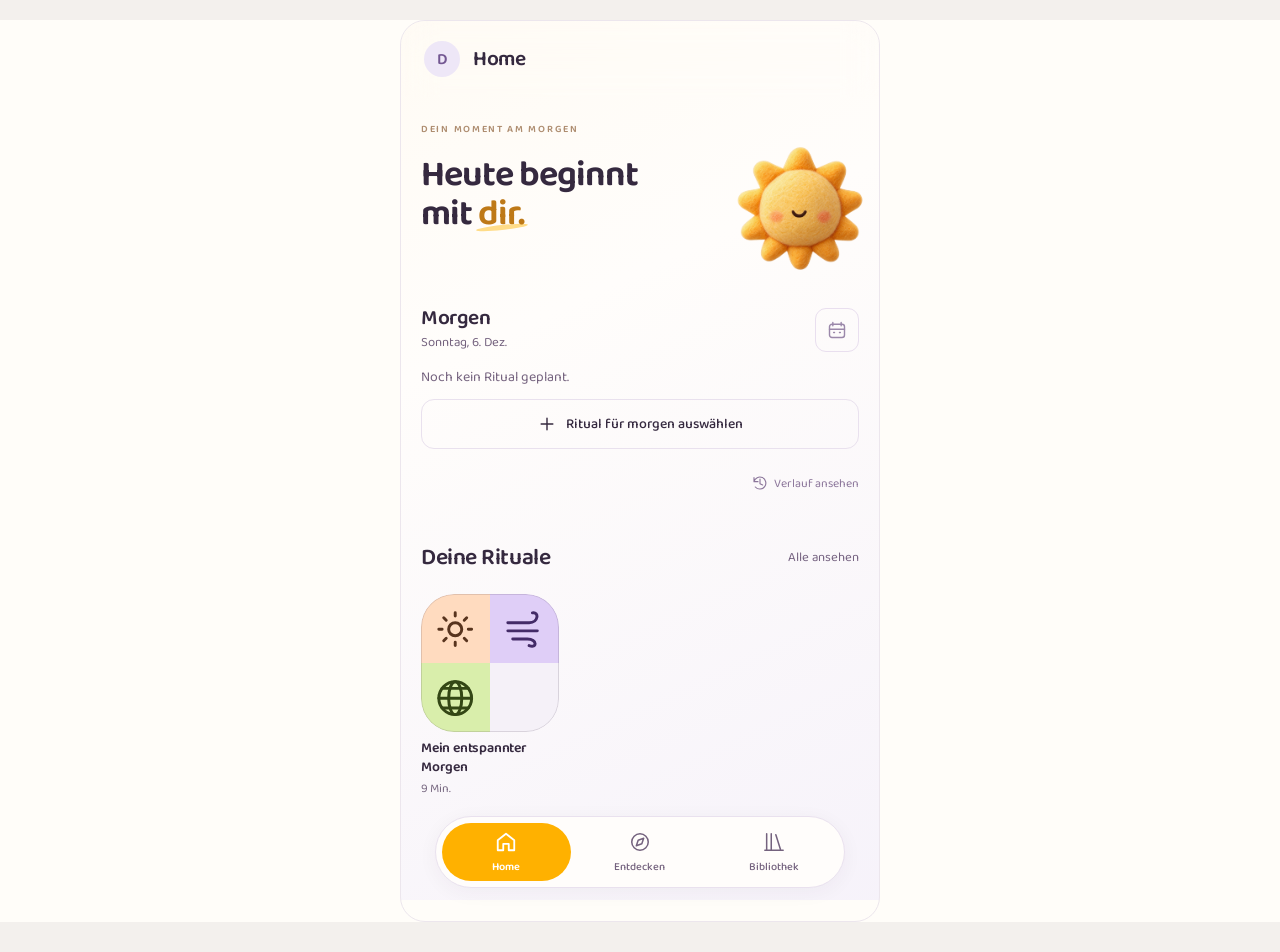
==== index.html @ 0c87e382 "Publish Wakeup Buddy test build 740cd1a" ====
<!doctype html>
<html lang="de">
<head>
  <meta charset="utf-8">
  <meta name="viewport" content="width=device-width, initial-scale=1, viewport-fit=cover">
  <meta name="theme-color" content="#fffcf7">
  <title>Wakeup Buddy · Dein Morgen</title>
  <link rel="icon" href="assets/logo.webp">
  <link rel="stylesheet" href="styles.css">
  <link rel="stylesheet" href="experience.css">
  <link rel="stylesheet" href="product.css">
  <link rel="stylesheet" href="refinement.css">
  <link rel="stylesheet" href="world.css">
  <link rel="stylesheet" href="lava.css">
  <link rel="stylesheet" href="playlist.css">
  <link rel="stylesheet" href="ui-system.css">
  <link rel="stylesheet" href="buddy-motion.css">
  <script type="module" src="app.js"></script>
</head>
<body>
  <div class="desktop-brand"><img src="assets/logo.webp" alt=""><span>wakeup buddy</span><span class="desktop-caption">Dein Morgen beginnt mit deiner Idee.</span></div>
  <div id="app" class="app"><p class="loading">Dein Editor lädt …</p></div>
  <dialog id="demo-dialog" aria-labelledby="demo-title"></dialog>
  <div id="announcer" class="sr-only" role="status" aria-live="polite"></div>
  <noscript>Bitte aktiviere JavaScript für den lokalen Baustein-Editor.</noscript>
</body>
</html>
---- styles.css ----
@font-face{font-family:Baloo;src:url('assets/font.woff2') format('woff2');font-weight:400 800;font-display:swap}
:root{font-family:Baloo,Arial,sans-serif;color:#272822;background:#f2f2ec;--yellow:#ffb100;--ink:#272822;--muted:#77786f;--line:#e1e2d9;--soft:#f5f5f0;--tint:#fff4d5;--error:#a13b30;--error-bg:#fff1ed;font-synthesis:none;color-scheme:light}*{box-sizing:border-box}body{margin:0}button,input,textarea,select{font:inherit;color:inherit}button,a,input,textarea,select{-webkit-tap-highlight-color:transparent}button{cursor:pointer;border:0;background:none}button:disabled{cursor:not-allowed}button:focus-visible,input:focus-visible,textarea:focus-visible,select:focus-visible,summary:focus-visible{outline:3px solid #bd8100;outline-offset:3px}svg{width:20px;height:20px;flex-shrink:0;vertical-align:middle}h1,h2,h3,p{margin:0}h1{font-size:30px;line-height:1.15;font-weight:600;letter-spacing:-.55px;overflow-wrap:anywhere}h2{font-size:20px;line-height:1.2;font-weight:600}h3{font-size:16px;font-weight:600}p{line-height:1.45}.desktop-brand{max-width:480px;margin:30px auto 16px;display:flex;align-items:center;gap:8px;font-size:18px;font-weight:600}.desktop-brand img{width:32px;height:32px}.desktop-caption{margin-left:auto;font-size:11px;font-weight:400;color:var(--muted)}.app{width:min(100%,480px);margin:0 auto 40px;background:#fff;border:1px solid var(--line);border-radius:26px;min-height:calc(100dvh - 130px);overflow:clip;box-shadow:0 15px 50px #31382406}.loading{padding:40px;text-align:center}.topbar{display:flex;align-items:center;justify-content:space-between;gap:8px;padding:19px 22px 15px}.topbar-title{font-size:19px;font-weight:600}.icon-btn{width:36px;height:36px;border-radius:9px;display:inline-grid;place-items:center;flex-shrink:0}.icon-btn:hover{background:var(--soft)}.demo-pill{font-size:11px;padding:5px 10px;background:var(--soft);border-radius:20px;color:var(--muted);border:1px solid var(--line)}.steps-nav{display:grid;grid-template-columns:1fr 1fr 1fr;border-bottom:1px solid var(--line);margin:0 23px 24px;gap:12px}.steps-nav button{display:flex;align-items:center;justify-content:flex-start;gap:7px;position:relative;text-align:left;font-size:13px;padding:0 0 12px;color:var(--muted)}.steps-nav button.active{font-weight:600;color:var(--ink)}.steps-nav button.active:after{content:'';position:absolute;bottom:-1px;left:0;right:0;height:3px;background:var(--yellow)}.steps-nav button:disabled{opacity:.45}.nav-number{display:grid;place-items:center;height:21px;width:21px;border-radius:50%;background:var(--soft);font-size:11px;flex-shrink:0}.active .nav-number{background:var(--yellow)}main{padding:0 23px 25px}.label{display:block;font-size:14px;font-weight:600;margin-bottom:7px}.required{color:#a97000}.title-input{display:block;width:100%;font-size:27px;font-weight:500;border:0;border-bottom:1px solid var(--line);border-radius:0;padding:7px 0 11px;background:transparent}.meta-row{display:flex;justify-content:space-between;gap:12px;margin-top:6px;font-size:11px;color:var(--muted)}.small{font-size:12px}.muted{color:var(--muted)}.row{display:flex;align-items:center;gap:9px}.between{justify-content:space-between}.grow{flex:1;min-width:0}.step{border-top:1px solid var(--line);margin-top:22px}.step:first-child{border:0;margin-top:25px}.step-head{display:flex;align-items:center;justify-content:space-between;padding:14px 0;gap:8px}.step-expand{display:flex;align-items:center;gap:10px;flex:1;min-width:0;text-align:left;padding:0}.step-number{display:grid;place-items:center;min-width:29px;height:25px;padding:0 7px;background:var(--soft);border-radius:5px;font-size:12px;font-weight:600}.step.open .step-number{background:var(--yellow)}.step-title{font-size:19px;font-weight:600}.step-summary{font-size:12px;color:var(--muted);display:block;max-width:245px;overflow:hidden;text-overflow:ellipsis;white-space:nowrap}.step-tools{display:flex;gap:0;color:var(--muted)}.step-tools button{width:31px;height:36px}.step-tools svg{width:16px;height:16px}.step-tools button:disabled{opacity:.25}.message-label{display:flex;align-items:center;justify-content:space-between;margin:2px 0 9px}.message-label .label{margin:0}.message-counter{font-size:11px;color:var(--muted)}.bubble{padding:15px;background:var(--tint);border:1px solid #f0deb1;border-radius:17px 17px 4px 17px;margin-bottom:9px;overflow-wrap:anywhere}.bubble-text{font-size:15px;line-height:1.5;white-space:pre-wrap}.bubble-foot{display:flex;align-items:center;justify-content:space-between;gap:9px;margin-top:9px;font-size:11px;color:#8c7d5b}.bubble-foot button{width:31px;height:27px;border-radius:6px}.bubble-foot svg{width:15px;height:15px}.message-photo{width:100%;max-height:250px;object-fit:contain;border-radius:10px;display:block;background:#fff;margin-bottom:10px}.caption{font-size:14px;line-height:1.45;white-space:pre-wrap}.message-missing{font-size:13px;color:var(--muted);padding:18px 10px;text-align:center;background:var(--soft);border-radius:12px;margin-bottom:10px}.composer{display:flex;align-items:center;gap:6px;border:1px solid var(--line);border-radius:30px;padding:7px 8px;margin-bottom:6px}.composer .text-launch{flex:1;display:flex;align-items:center;gap:8px;text-align:left;padding:0 3px;font-size:13px;color:var(--muted);min-height:36px}.composer .record{width:37px;height:37px;background:var(--yellow);border-radius:50%;display:grid;place-items:center;flex-shrink:0}.composer .photo-launch{width:35px;height:35px;display:grid;place-items:center;flex-shrink:0}.wave{height:32px;display:flex;align-items:center;gap:3px;flex:1;overflow:hidden}.wave span{background:#a98431;width:3px;border-radius:5px;flex-shrink:0}.play{display:grid;place-items:center;width:36px;height:36px;border-radius:50%;background:var(--yellow);flex-shrink:0}.play svg{width:18px;height:18px}.voice-length{font-size:12px;font-variant-numeric:tabular-nums}.switch-row{display:flex;align-items:center;justify-content:space-between;gap:14px;padding:16px 0;cursor:pointer}.research-row{border-bottom:1px solid var(--line);margin-bottom:16px}.switch-copy{display:flex;align-items:center;gap:8px;font-size:14px}.switch{appearance:none;-webkit-appearance:none;position:relative;border:0;width:40px;height:24px;border-radius:18px;background:#dcdfd5;flex-shrink:0;padding:0;cursor:pointer;margin:0}.switch:after{content:'';position:absolute;top:3px;left:3px;width:18px;height:18px;border-radius:50%;background:#fff;box-shadow:0 1px 3px #0001;transition:transform .12s}.switch:checked{background:var(--yellow)}.switch:checked:after{transform:translateX(16px)}.input-types{display:grid;grid-template-columns:repeat(4,1fr);border:1px solid var(--line);border-radius:12px;overflow:hidden}.input-types button{display:flex;flex-direction:column;align-items:center;gap:7px;padding:12px 2px;border-right:1px solid var(--line);font-size:12px}.input-types button:last-child{border:0}.input-types button[aria-pressed=true]{background:var(--tint);box-shadow:inset 0 -3px var(--yellow)}.duration-row{margin-top:20px;display:flex;justify-content:space-between;align-items:center}.duration-row .label{margin:0}.duration-value{font-size:22px;font-weight:600}.duration-value small{font-size:12px;font-weight:400;color:var(--muted)}input[type=range]{appearance:none;width:100%;height:6px;background:linear-gradient(to right,var(--yellow) var(--fill,5.26%),var(--line) var(--fill,5.26%));border-radius:8px;margin:16px 0 10px;cursor:ew-resize}input[type=range]::-webkit-slider-thumb{appearance:none;width:23px;height:23px;border-radius:50%;border:3px solid white;background:var(--yellow);box-shadow:0 0 0 1px var(--yellow)}.range-labels{display:flex;justify-content:space-between;font-size:11px;color:var(--muted)}.add-step{width:100%;display:flex;align-items:center;justify-content:center;gap:7px;border:1px dashed #cfd2c4;border-radius:12px;padding:13px;margin-top:16px;font-size:14px}.primary,.secondary{display:flex;align-items:center;justify-content:center;gap:9px;width:100%;border-radius:12px;padding:13px 14px;font-size:16px;font-weight:600;min-height:49px}.primary{background:var(--yellow);color:#29251b}.primary:disabled{background:#ffe0a0;color:#a78f5e;cursor:not-allowed}.secondary{border:1px solid var(--line);font-weight:500;background:#fff}.actions{margin-top:24px}.actions.two{display:grid;grid-template-columns:1fr 1.3fr;gap:9px}.gate-hint{font-size:12px;color:var(--muted);margin-top:10px;text-align:center;line-height:1.4}.error{background:var(--error-bg);color:var(--error);font-size:12px;line-height:1.4;padding:10px 12px;border-radius:9px;margin:9px 0}.error button{display:block;text-decoration:underline;font-size:12px;margin-top:7px;padding:0;color:inherit;font-weight:600}.warning{background:var(--tint);font-size:12px;padding:11px;border-radius:9px;margin-top:12px;color:#856428}.draft-status{font-size:11px;color:var(--muted);text-align:center;margin-top:12px;min-height:16px}.storage-error{margin:0 20px 15px}.output-header{border-bottom:1px solid var(--line);padding-bottom:21px;margin-bottom:24px}.eyebrow{font-size:10px;text-transform:uppercase;letter-spacing:1.5px;color:var(--muted);margin-bottom:7px}.output-header .small{margin-top:9px}.output-options{display:grid;gap:9px;margin-top:17px}.output-choice{display:flex;align-items:flex-start;gap:12px;padding:16px 13px;border:1px solid var(--line);border-radius:12px;text-align:left;width:100%}.output-choice>svg{margin-top:2px}.output-name{font-size:17px;font-weight:600}.output-detail{display:block;font-size:12px;color:var(--muted);margin-top:4px;line-height:1.45}.radio{width:17px;height:17px;border:1px solid var(--line);border-radius:50%;flex-shrink:0;margin-top:4px}.output-choice[aria-pressed=true]{background:var(--tint);border-color:var(--yellow)}.output-choice[aria-pressed=true] .radio{border:5px solid var(--yellow);background:#fff}.output-choice:disabled{background:var(--soft);border-color:var(--line);color:var(--muted)}.output-choice:disabled .radio{border-color:#d3c499}.summary-list{border-top:1px solid var(--line);margin-top:23px;padding-top:17px}.summary-item{display:flex;align-items:center;gap:9px;padding:10px 0;font-size:13px}.summary-item .small{white-space:nowrap}.badge{font-size:10px;padding:3px 7px;background:var(--soft);border-radius:5px;color:var(--muted)}.preview-intro{margin-bottom:16px}.preview-intro .small{margin-top:7px}.preview-frame{border:1px solid var(--line);background:#fffefa;border-radius:20px;padding:19px 17px;min-height:400px}.preview-nav{display:flex;align-items:center;justify-content:space-between;margin-bottom:14px}.preview-nav .icon-btn{border:1px solid var(--line);background:#fff;width:32px;height:32px}.preview-nav .icon-btn:disabled{opacity:.25}.progress{display:flex;gap:5px;margin-bottom:23px}.progress span{height:4px;flex:1;background:var(--line);border-radius:6px}.progress span.filled{background:var(--yellow)}.preview-title{white-space:nowrap;overflow:hidden;text-overflow:ellipsis;font-size:28px}.preview-body{margin-top:21px}.instruction{white-space:pre-wrap;font-size:17px;line-height:1.5;overflow-wrap:anywhere}.buddy-player{display:flex;align-items:center;gap:8px;background:var(--tint);padding:11px;border-radius:11px;margin-bottom:16px;font-size:13px}.buddy-player .play{margin-left:auto;width:29px;height:29px}.original-voice{background:var(--tint);border-radius:19px;padding:23px 15px;text-align:center}.original-voice>.play{width:55px;height:55px;margin:22px auto 16px}.original-voice .wave{justify-content:center;height:38px}.original-voice .small{margin-top:12px}.sim-label{font-size:10px;letter-spacing:.7px;text-transform:uppercase;color:var(--muted);margin-top:9px}.original-photo{width:100%;max-height:340px;object-fit:contain;border-radius:12px;background:#fff}.preview-timer{display:flex;align-items:center;justify-content:space-between;gap:8px;padding:13px 0;border-top:1px solid var(--line);border-bottom:1px solid var(--line);margin-top:23px}.clock{font-size:25px;font-variant-numeric:tabular-nums}.timer-ended{color:#9a6c00}.preview-input{margin-top:21px}.preview-input textarea{min-height:115px}.no-response{font-size:12px;color:var(--muted);margin-top:24px;text-align:center}.preview-next{margin-top:22px}.preview-next .primary{font-size:14px}.quiet{font-size:12px;color:var(--muted);text-align:center;padding:9px;width:100%}.local-note{text-align:center;font-size:11px;color:var(--muted);margin-top:12px}.research-result{border-left:3px solid var(--yellow);padding-left:13px}.research-result h3{font-size:19px;margin-top:9px}.research-result p{font-size:14px;margin-top:9px}.result-source{font-size:11px;color:var(--muted);margin-top:15px;border-top:1px solid var(--line);padding-top:10px}.demo-settings{margin-top:18px;font-size:12px;color:var(--muted)}.demo-settings summary{cursor:pointer}.demo-settings select{display:block;width:100%;border:1px solid var(--line);border-radius:8px;padding:9px;margin-top:9px;background:var(--soft)}.retry{font-size:12px;text-decoration:underline;padding:7px 0}.preview-photo-input{width:100%;font-size:12px;margin-top:8px}.preview-input .photo-strip{display:flex;flex-wrap:wrap;gap:6px;margin-top:10px}.photo-strip img{width:62px;height:62px;border-radius:8px;object-fit:cover}.response-voice{border:1px dashed var(--line);border-radius:11px;padding:15px;text-align:center;width:100%;font-size:14px}.complete-note{text-align:center;padding:20px 9px}.complete-note svg{width:32px;height:32px;color:#a1760c;margin-bottom:12px}.complete-note h2{font-size:23px}.success{padding:30px 5px 15px;text-align:center}.success-mark{width:74px;height:74px;border-radius:50%;background:var(--tint);display:grid;place-items:center;margin:0 auto 20px}.success-mark svg{width:36px;height:36px}.success h1{font-size:30px}.success p{margin-top:12px}.saved-card{text-align:left;border:1px solid var(--line);border-radius:14px;padding:18px;margin-top:26px}.saved-card h2{font-size:23px;overflow-wrap:anywhere}.saved-card .small{margin-top:5px}.saved-list{display:grid;gap:9px;margin-top:15px}.saved-entry{border:1px solid var(--line);border-radius:11px;padding:12px;text-align:left;width:100%;background:#fff}.saved-entry b{display:block;overflow-wrap:anywhere}.saved-entry span{font-size:12px;color:var(--muted)}dialog{border:1px solid var(--line);border-radius:22px;width:min(430px,calc(100% - 24px));padding:21px;background:white;color:var(--ink);max-height:calc(100dvh - 40px);overflow:auto;box-shadow:0 20px 70px #0002}dialog::backdrop{background:#262b2259;backdrop-filter:blur(3px)}.dialog-head{display:flex;justify-content:space-between;align-items:center;gap:10px;margin-bottom:16px}.dialog-head h2{font-size:22px}.message-types{display:flex;gap:6px;padding:4px;background:var(--soft);border-radius:11px;margin-bottom:18px}.message-types button{flex:1;display:flex;align-items:center;justify-content:center;gap:6px;padding:9px 3px;font-size:13px;border-radius:8px}.message-types button[aria-pressed=true]{background:#fff;box-shadow:0 1px 5px #0001}.message-types svg{width:16px;height:16px}textarea,.field-input{display:block;border:1px solid var(--line);border-radius:11px;background:#fff;width:100%;font-size:15px;padding:12px;resize:vertical;line-height:1.5}textarea{min-height:130px}.field-input{resize:none}.character-count{text-align:right;font-size:11px;color:var(--muted);margin-top:5px}.upload{border:1px dashed #c6cbbc;border-radius:13px;padding:19px;text-align:center;background:var(--soft)}.upload svg{width:30px;height:30px;margin-bottom:9px}.upload input{max-width:100%;font-size:12px;margin-top:12px}.upload p{font-size:13px}.upload-preview{display:block;max-height:190px;width:100%;object-fit:contain;border-radius:11px;margin-bottom:12px}.caption-label{margin-top:17px}.record-panel{text-align:center;padding:16px;background:var(--tint);border-radius:13px;margin-bottom:17px}.record-button{width:58px;height:58px;background:var(--yellow);border-radius:50%;display:grid;place-items:center;margin:6px auto 12px}.record-button svg{width:26px;height:26px}.record-state{font-size:13px}.record-panel .small{margin-top:8px}.dialog-foot{display:grid;grid-template-columns:1fr 1.3fr;gap:9px;margin-top:20px}.dialog-foot .primary,.dialog-foot .secondary{font-size:14px}.modal-hint{font-size:11px;color:var(--muted);margin-top:12px;line-height:1.45}.storage-banner{background:var(--error-bg);color:var(--error);font-size:12px;padding:12px}.sr-only{position:absolute;width:1px;height:1px;overflow:hidden;clip:rect(0,0,0,0);white-space:nowrap}.toast{display:flex;align-items:center;gap:7px;background:var(--tint);padding:11px;border-radius:10px;font-size:12px;margin:10px 0}.toast button{font-size:12px;text-decoration:underline;white-space:nowrap}.icon-btn:disabled{opacity:.25}.form-error{color:var(--error);font-size:12px;margin-top:8px}.fit-title{white-space:nowrap}.saved-actions{display:grid;gap:10px;margin-top:22px}.footer-demo{max-width:480px;margin:-24px auto 30px;font-size:11px;text-align:center;color:var(--muted)}
@media(max-width:520px){body{background:#fff}.desktop-brand{display:none}.app{margin:0;max-width:none;width:100%;border:0;border-radius:0;box-shadow:none;min-height:100dvh;padding-top:env(safe-area-inset-top)}main{padding-bottom:calc(24px + env(safe-area-inset-bottom))}.topbar{padding-top:17px}.steps-nav{margin-top:5px}.footer-demo{display:none}input,textarea,select{font-size:16px}.title-input{font-size:27px}}
@media(max-width:360px){main{padding-left:16px;padding-right:16px}.topbar{padding-left:16px;padding-right:16px}.topbar-title{font-size:17px}.steps-nav{margin-left:16px;margin-right:16px;gap:7px}.steps-nav button{font-size:12px;gap:5px}.step-tools button{width:27px}.step-summary{max-width:165px}.input-types button{font-size:11px}.preview-frame{padding:15px 12px}.dialog-foot{grid-template-columns:1fr 1fr}.desktop-caption{display:none}}
@media(prefers-reduced-motion:reduce){*{transition:none!important}}
.buddy-player{flex-wrap:wrap}.step-summary{width:100%;max-width:100%}.step-expand>svg{flex-shrink:0}.summary-item .small{white-space:normal}.output-header h1{overflow-wrap:anywhere}

/* A quieter editor: orange is an action/accent, white is a surface,
   gray is unavailable, red is a conflict. */
:root{background:#f6f6f7;color:#242428;--ink:#242428;--muted:#74747d;--line:#e7e7eb;--soft:#f5f5f7;--tint:#fff;--error:#b33535;--error-bg:#fff4f4}
[hidden]{display:none!important}
.app{border-radius:24px;overflow:clip;box-shadow:0 8px 40px #25253805}
.fixed-nav{position:sticky;top:0;z-index:30;background:#fff;border-bottom:1px solid var(--line)}
.topbar{padding:17px 23px 19px}.steps-nav{margin:0 23px;gap:15px;border:0}.steps-nav button{font-size:14px;padding-bottom:15px}.steps-nav button:disabled{opacity:.45}.nav-number{color:var(--muted)}.active .nav-number{color:white}
main{padding-top:27px}.label{font-size:15px;font-weight:500;margin-bottom:9px}.title-input{padding:6px 0 12px;font-weight:500;font-size:27px}.title-input::placeholder{color:#a0a0a8;opacity:1}.meta-row{justify-content:flex-end;font-size:12px;margin-top:7px}.character-count{font-size:12px;margin-top:6px;color:#909099}
.description-section{margin-top:22px;border-bottom:1px solid var(--line);padding-bottom:22px}.description-section summary{display:flex;align-items:center;gap:8px;list-style:none;cursor:pointer;font-size:15px}.description-section summary::-webkit-details-marker{display:none}.description-section summary>svg{margin-left:auto;width:17px}.description-section[open] summary>svg{transform:rotate(180deg)}.optional{font-size:12px;color:var(--muted)}.description-section textarea{margin-top:14px;min-height:104px}.preview-description{margin-top:13px;font-size:14px;color:var(--muted)}.preview-description summary{cursor:pointer}.preview-description p{margin-top:8px;white-space:pre-wrap;overflow-wrap:anywhere}
.step{margin-top:15px;scroll-margin-top:132px}.step:first-child{margin-top:13px}.step-head{gap:7px;padding:15px 0}.step-head>.icon-btn{width:27px;height:34px}.step-head>.icon-btn svg{width:17px}.step-expand{gap:9px}.step-title{font-size:18px}.step-number{min-width:27px;height:27px;background:#f0f0f3;color:#73737d}.step.open .step-number{background:var(--yellow);color:white}.step-summary{font-size:13px}.step-body{padding-top:7px}.instruction-editor{min-height:142px;background:#fafafa;border-color:#dedee4;border-radius:12px;font-size:16px;line-height:1.55}.instruction-editor::placeholder,textarea::placeholder{color:#9999a3}.instruction-editor:focus{background:#fff}.research-row{margin:4px 0 21px;padding:18px 0}.switch-copy{font-size:15px;gap:10px}.switch-copy svg{color:#74747d}.input-types{grid-template-columns:1fr 1fr;gap:8px;border:0;overflow:visible}.input-types button{flex-direction:row;justify-content:center;padding:12px;gap:8px;font-size:14px;border:1px solid var(--line)!important;border-radius:10px}.input-types button[aria-pressed=true]{background:#f6f6f8;color:#242428;border-color:#777783!important;box-shadow:none}.input-types svg{width:18px}.duration-row{margin-top:25px}.duration-value{font-size:23px}.duration-value small{font-size:14px}.range-labels{font-size:12px}.add-step{border-style:solid;border-color:var(--line);font-size:15px;margin-top:20px;border-radius:12px}.primary{color:#fff;font-size:17px;border-radius:12px;min-height:52px}.primary:hover:enabled{background:#f5a800}.primary:disabled{background:#e8e8ed;color:#9a9aa5}.secondary{min-height:52px;font-size:16px}.actions{margin-top:26px}.gate-hint{font-size:13px;margin-top:13px;line-height:1.5;color:#70707b}.gate-hint:empty{display:none}.draft-status:empty{display:none}.draft-status.form-error{font-size:14px}.switch{background:#dedee4}.switch:checked{background:var(--yellow)}
.output-header{padding-bottom:24px;margin-bottom:28px}.output-header h1{font-size:30px}.output-header .small{font-size:14px}.output-options{gap:12px;margin-top:20px}.output-choice{display:block;border:1px solid #dedee4;border-radius:14px;padding:18px;background:#fff}.output-top{display:flex;align-items:center;gap:11px}.output-name{font-size:19px;flex:1}.output-top>svg{color:#62626c}.output-detail{display:block;margin-top:7px;font-size:14px;color:#676772;line-height:1.4;padding-left:31px}.radio{width:21px;height:21px;margin:0;display:grid;place-items:center;border-color:#d2d2db}.radio svg{width:14px;height:14px;stroke-width:2.5}.output-choice[aria-pressed=true]{background:#fff;border:2px solid var(--yellow);padding:17px}.output-choice[aria-pressed=true] .radio{border:0;background:var(--yellow);color:#fff}.output-choice:disabled{background:#f4f4f6;border:1px solid #e9e9ed;padding:18px;color:#9b9ba5}.output-choice:disabled .output-detail,.output-choice:disabled .output-top>svg{color:#9898a3}.output-choice:disabled .radio{border:1px solid #d9d9e1;background:transparent;color:#9b9ba5}.unavailable{font-size:11px;color:#898995}.output-blocker{display:flex;align-items:flex-start;gap:9px;margin-top:17px;font-size:14px;line-height:1.45;color:#646470;padding:2px 0}.output-blocker svg{width:18px;height:18px;margin-top:1px}.output-blocker.conflict{color:var(--error)}.toast{background:#f4f4f7;font-size:14px}.toast button{font-size:14px}.preview-frame{background:#fff;border-radius:16px;padding:20px 18px}.preview-title{font-size:27px}.preview-timer{margin-top:25px}.buddy-player{background:#f4f4f7;font-size:15px}.play{color:#fff}.badge{font-size:12px;background:#f3f3f6}.complete-note .secondary{margin-top:20px}.error{font-size:14px}.error button{font-size:14px}.success-mark{background:var(--yellow);color:#fff}.demo-pill{color:#72727d;background:#f5f5f7}.demo-settings{font-size:14px}.demo-explanation{font-size:15px;color:var(--muted)}
.drag-handle{touch-action:none;cursor:grab;color:#9898a3;user-select:none}.drag-handle:active{cursor:grabbing}.sorting{user-select:none}.sorting .step{margin-top:8px;border:1px solid var(--line);border-radius:10px;padding:0 7px}.sorting .step-body{display:none}.sorting .step-summary{display:none}.drag-source{background:#f3f3f6!important;border:1px dashed #babac5!important}.drag-source .step-head{opacity:.22}.drag-ghost{position:fixed;z-index:80;pointer-events:none;padding:14px 17px;background:#fff;border:2px solid var(--yellow);border-radius:12px;box-shadow:0 10px 35px #28283222;white-space:nowrap;text-overflow:ellipsis;overflow:hidden;font-size:16px}
@media(max-width:520px){.app{border:0;border-radius:0;box-shadow:none;padding-top:0}.fixed-nav{padding-top:env(safe-area-inset-top)}.steps-nav{margin-top:0}main{padding-top:26px}}
@media(max-width:360px){.topbar{padding-left:16px;padding-right:16px}.steps-nav{margin-left:16px;margin-right:16px;gap:7px}.steps-nav button{font-size:13px}.step-head{gap:5px}.step-expand{gap:6px}.step-title{font-size:17px}.output-choice{padding:15px}.output-choice[aria-pressed=true]{padding:14px}.output-choice:disabled{padding:15px}.output-detail{padding-left:0}.optional{font-size:11px}.description-section summary{font-size:14px}.unavailable{font-size:10px}}
---- experience.css ----
/* The editor is quiet; the morning experience is expressive. */
.theme-peach{--scene:#ffe0c5;--scene-ink:#573622;--scene-dark:#874328;--scene-soft:#fff0e3;--scene-accent:#ff9566}
.theme-lilac{--scene:#e0d4fc;--scene-ink:#3f285e;--scene-dark:#7350a4;--scene-soft:#f0e9ff;--scene-accent:#b697ed}
.theme-lime{--scene:#e3f1b7;--scene-ink:#304831;--scene-dark:#4b7952;--scene-soft:#f2f8dc;--scene-accent:#a3c97a}
.theme-sky{--scene:#cce9ff;--scene-ink:#234765;--scene-dark:#417fad;--scene-soft:#e7f4ff;--scene-accent:#91c9ef}
.theme-rose{--scene:#fbd7e6;--scene-ink:#6e304d;--scene-dark:#ac5077;--scene-soft:#ffedf4;--scene-accent:#f0a5c4}
.ritual-mode{background:#efedf4}.ritual-shell{width:min(100%,480px);margin:28px auto 45px;background:#fffdfa;border-radius:28px;overflow:clip;box-shadow:0 12px 65px #30214b0c}.ritual-header{display:flex;align-items:center;justify-content:space-between;padding:21px 24px;background:#fffdfa;border:0}.wordmark{font-size:19px;font-weight:650;letter-spacing:-.4px;text-decoration:none;color:#2b2138;display:flex;gap:8px;align-items:center}.wordmark>svg{color:#f2a900;width:25px;height:25px;stroke-width:2.5}.round-button{width:36px;height:36px;display:grid;place-items:center;border-radius:50%;background:#ffffff66;flex-shrink:0}.round-button:hover{background:#fff9}.round-button svg{width:20px;height:20px}.ritual-header .round-button{background:#f2edf7;color:#726582}
.ritual-hero{position:relative;overflow:hidden;padding:22px 26px 27px;min-height:254px;background:radial-gradient(ellipse at 100% 100%,#ffdf8c55,transparent 68%)}.morning-label{font-size:10px;font-weight:650;letter-spacing:1.6px;color:#91775e}.hero-copy{position:relative;z-index:2}.hero-copy h1{font-size:44px;line-height:1.04;color:#352d3f;letter-spacing:-1.8px;margin-top:14px;font-weight:650}.hero-copy h1 em{font-style:normal;color:#bd731d;position:relative}.hero-copy h1 em:after{content:'';position:absolute;height:5px;bottom:4px;left:0;right:0;border-radius:50%;background:#ffb10066;transform:rotate(-7deg)}.hero-copy p{font-size:15px;line-height:1.5;color:#8a7b78;margin-top:17px}.hero-friend{position:absolute;right:-6px;top:62px;width:178px;transform:rotate(12deg);animation:hero-bob 5s ease-in-out infinite}.mascot{display:block;width:100%;height:100%;overflow:visible}.hero-spark{position:absolute;color:#b799e4;font-size:27px;z-index:3}.spark-one{right:27px;top:25px;transform:rotate(20deg)}.spark-two{right:147px;bottom:24px;color:#f5a572;font-size:18px}
.ritual-plan{padding:20px 22px 12px}.ritual-heading{display:flex;justify-content:space-between;align-items:center;margin-bottom:20px}.ritual-heading h2{font-size:24px;color:#352d3f}.ritual-heading p{font-size:13px;margin-top:5px;color:#8d8396}.ritual-heading p span{padding:0 5px}.plan-mark{width:39px;height:39px;border:1px solid #ece6f2;border-radius:12px;display:grid;place-items:center;color:#a291b2}.ritual-stack{display:grid;gap:12px}.ritual-card.step{border:0!important;margin:0!important;background:var(--scene);color:var(--scene-ink);border-radius:19px;position:relative;transition:transform .18s;scroll-margin-top:90px}.ritual-card .step-head{padding:0;gap:0;min-height:123px}.ritual-card .drag-handle{width:25px;align-self:stretch;color:var(--scene-dark);opacity:.45;padding:0 3px}.ritual-card .drag-handle svg{width:16px}.ritual-card-open{display:flex;align-items:center;gap:11px;text-align:left;padding:17px 15px 17px 0;flex:1;min-width:0;color:inherit}.card-illustration{width:65px;height:76px;flex-shrink:0;transform:rotate(-6deg);transition:transform .3s}.ritual-card-open:hover .card-illustration{transform:rotate(6deg) scale(1.09)}.card-copy{display:flex;flex-direction:column;flex:1;min-width:0}.card-number{font-size:10px;letter-spacing:1px;text-transform:uppercase;color:var(--scene-dark)}.card-copy strong{font-size:24px;line-height:1.12;font-weight:600;letter-spacing:-.5px;overflow-wrap:anywhere;margin:5px 0}.card-copy>span:last-child{font-size:12px;opacity:.7}.card-play{width:31px;height:31px;border-radius:50%;display:grid;place-items:center;background:#fff9;flex-shrink:0}.card-play svg{width:15px;height:15px;fill:currentColor;stroke-width:0}.remove-block{position:absolute;right:8px;top:5px;opacity:0;padding:3px;line-height:1;color:var(--scene-dark)}.remove-block svg{width:14px;height:14px}.ritual-card:hover .remove-block,.remove-block:focus-visible{opacity:.65}.add-ritual-block{display:flex;align-items:center;justify-content:center;gap:7px;width:100%;padding:16px;margin-top:13px;border:1px dashed #d8cfdf;border-radius:15px;color:#80718d;font-size:14px}.add-ritual-block:hover{background:#f8f3fc}.ritual-start{padding:9px 22px 21px}.start-ritual{display:flex;align-items:center;justify-content:center;gap:10px;background:#31273f;color:white;border-radius:17px;font-size:20px;font-weight:600;padding:17px;width:100%;box-shadow:0 5px 0 #180f27;transition:transform .15s,box-shadow .15s}.start-ritual:hover:enabled{background:#443256;transform:translateY(-2px);box-shadow:0 7px 0 #180f27}.start-ritual:active:enabled{transform:translateY(3px);box-shadow:0 2px 0 #180f27}.start-ritual>svg{fill:#ffbf3b;stroke:none;width:22px;height:22px}.start-ritual span{font-size:12px;font-weight:400;background:#ffffff1a;border-radius:10px;padding:4px 8px;margin-left:auto;color:#e1d3ee}.start-ritual:disabled{opacity:.4}.create-block-link{display:flex;gap:8px;align-items:center;justify-content:center;width:100%;font-size:13px;color:#9a8ca5;margin-top:19px;padding:6px}.create-block-link svg{width:16px}.library-list{display:grid;gap:8px;margin:12px 0 22px}.library-item{display:flex;gap:12px;align-items:center;border:1px solid #ece7f1;border-radius:13px;padding:11px;text-align:left}.library-item>span:nth-child(2){flex:1}.library-item b{display:block;font-size:17px}.library-item small{font-size:12px;color:#8d8197}.library-dot{background:var(--scene);color:var(--scene-ink);width:40px;height:40px;border-radius:12px;display:grid;place-items:center}.ritual-stack.sorting .ritual-card{padding:0}.ritual-stack .drag-source{border:2px dashed #a08ab7!important}

.story-open{overflow:hidden!important}.story-open .desktop-brand{visibility:hidden}#story-overlay{position:fixed;inset:0;z-index:100;background:#20182eee;display:flex;align-items:center;justify-content:center;overflow:hidden;overscroll-behavior:none}.story-viewport{position:relative;width:min(100%,480px);height:min(100dvh,940px);perspective:1400px;isolation:isolate;overflow:hidden;border-radius:22px;box-shadow:0 15px 100px #0005}.story-face{position:absolute;inset:0;background:var(--scene);color:var(--scene-ink);display:flex;flex-direction:column;backface-visibility:hidden;transform-style:preserve-3d;transform-origin:50% 50%;touch-action:pan-y;overflow:hidden}.story-face.outgoing{pointer-events:none}.story-glow{position:absolute;width:150%;height:55%;top:13%;left:-25%;border-radius:50%;background:radial-gradient(ellipse,#fff7,transparent 66%);pointer-events:none}.story-header{position:relative;z-index:3;flex-shrink:0;padding:18px 18px 0}.story-progress{display:flex;gap:5px;margin-bottom:15px}.story-segment{height:4px;border-radius:5px;background:color-mix(in srgb,var(--scene-dark) 15%,transparent);overflow:hidden;flex:1}.story-segment span{display:block;height:100%;background:#ffad00;width:100%;transform-origin:left center;will-change:transform}.story-topline{display:flex;gap:9px;align-items:center}.story-avatar{width:43px;height:43px;background:#fff7;border:1px solid #fff8;border-radius:50%;padding:4px;flex-shrink:0}.story-owner{flex:1;min-width:0}.story-owner b{display:block;font-size:17px;line-height:1.15;overflow:hidden;text-overflow:ellipsis;white-space:nowrap}.story-owner>span{font-size:11px;opacity:.62}.story-topline .round-button{width:32px;height:32px;background:#ffffff4d;color:var(--scene-ink)}.story-topline .round-button svg{width:18px;height:18px}.story-scroll{position:relative;flex:1;min-height:0;overflow-y:auto;overflow-x:hidden;scrollbar-width:none;overscroll-behavior:contain;padding:0 31px 12px;display:flex;flex-direction:column}.story-scroll::-webkit-scrollbar{display:none}.story-content{text-align:center;margin:auto 0;padding-top:18px;padding-bottom:24px}.story-art{height:clamp(145px,28dvh,265px);max-width:255px;margin:0 auto 24px;animation:friend-float 6s ease-in-out infinite;pointer-events:none}.story-art.compact{height:clamp(110px,17dvh,180px);max-width:180px;margin-bottom:17px}.story-eyebrow{display:block;font-size:10px;letter-spacing:1.8px;font-weight:600;color:var(--scene-dark);margin-bottom:15px}.story-content h1{font-size:clamp(33px,6dvh,48px);font-weight:650;line-height:1.06;letter-spacing:-1.3px;white-space:pre-wrap;overflow-wrap:anywhere}.story-instruction{font-size:19px;line-height:1.45;margin-top:20px;color:var(--scene-dark);white-space:pre-wrap;overflow-wrap:anywhere}.audio-visual{display:flex;align-items:center;justify-content:center;gap:3px;margin:28px auto 0;height:29px;color:var(--scene-dark)}.audio-visual i{display:block;width:3px;height:var(--h);border-radius:8px;background:var(--scene-dark);animation:sound-wave 1.2s ease-in-out infinite;animation-delay:calc(var(--i) * -90ms);opacity:.55}.audio-visual span{font-size:11px;padding-left:7px}.story-face.is-paused .audio-visual i,.story-face.is-paused .story-art{animation-play-state:paused}.story-footer{display:flex;align-items:center;gap:10px;flex-shrink:0;padding:10px 25px 22px;position:relative;z-index:3}.story-clock{display:flex;gap:6px;align-items:center;font-size:16px;font-variant-numeric:tabular-nums}.story-clock svg{width:16px;height:16px;opacity:.65}.story-clock b{font-weight:500}.story-status{margin-left:auto;font-size:12px;opacity:.55}.story-help{opacity:.45;padding:3px 0;display:grid;place-items:center}.story-help svg{width:17px;height:17px}
.story-response{position:relative;margin:0 -7px 4px;padding:16px;background:#ffffffb8;border:1px solid #ffffffa6;border-radius:22px;box-shadow:0 6px 0 #00000004;flex-shrink:0}.story-response textarea{border:0;background:transparent;padding:1px 3px;min-height:85px;font-size:16px;color:var(--scene-ink);resize:vertical;max-height:240px;line-height:1.5}.story-response textarea::placeholder{color:var(--scene-dark);opacity:.55}.story-response textarea:focus-visible{outline:0}.story-response:focus-within{box-shadow:0 0 0 2px var(--scene-dark)}.response-actions{display:flex;justify-content:space-between;align-items:center;margin-top:13px;border-top:1px solid #0000000b;padding-top:12px}.response-actions>button:first-child{font-size:13px;color:var(--scene-dark);opacity:.65;padding:8px 0}.response-done{display:flex;gap:6px;align-items:center;border-radius:12px;background:var(--scene-ink);color:white;padding:9px 17px;font-size:15px}.response-done svg{width:16px}.response-done:disabled{opacity:.25}.memo-record{display:flex;align-items:center;gap:12px;width:100%;text-align:left;padding:5px 0;color:var(--scene-ink)}.memo-record>svg:first-child{width:48px;height:48px;background:var(--scene);padding:12px;border-radius:50%}.memo-record>span{flex:1;font-size:16px}.memo-record small{display:block;font-size:11px;opacity:.6;margin-top:3px}.memo-record.recording>svg:first-child{background:#e6657c;color:#fff;animation:record-pulse 1.3s infinite}.photo-response{display:flex;align-items:center;gap:12px;cursor:pointer;position:relative;overflow:hidden;padding:8px 0;font-size:15px}.photo-response>svg{background:var(--scene);border-radius:50%;padding:10px;width:43px;height:43px;flex-shrink:0}.photo-response input{position:absolute;inset:0;opacity:0;cursor:pointer;width:100%}.story-photos{margin-top:10px}.story-photos img{width:100%;height:140px;object-fit:cover;border-radius:13px}.story-input-error{font-size:13px;color:#b33535}.story-source{text-align:left;font-size:12px;color:var(--scene-dark);margin-top:15px}.story-source summary{cursor:pointer;opacity:.65}.story-source p{margin-top:8px;line-height:1.5}.news-stack{display:grid;gap:9px;margin-top:22px;text-align:left}.news-stack p{background:#fff8;padding:13px 15px;border-radius:15px;font-size:14px;line-height:1.4}.news-stack b{display:block;font-size:17px;font-weight:600}.story-research-error{margin:70px 0}.story-research-error>span>svg{width:75px;height:75px;margin-bottom:24px;opacity:.5}.story-research-error p{margin:24px 0;font-size:17px}.story-pill{padding:12px 20px;border:1px solid var(--scene-dark);border-radius:22px;font-size:15px}.story-help-pane{position:absolute;inset:auto 13px 16px;z-index:10;border:1px solid #fff;background:#fffffff5;color:#372b48;border-radius:24px;padding:24px;box-shadow:0 -30px 150px #29203666;max-height:85%;overflow:auto}.story-help-pane h2{font-size:25px}.story-help-pane p{font-size:14px;margin:16px 0;color:#8a7e96;line-height:1.7}.story-help-pane select{display:block;margin-top:8px;width:100%;padding:9px;border:1px solid #dfd5e9;border-radius:10px;background:white;font-size:14px}.story-help-pane .finish-button{margin-top:20px}
.story-finish{position:absolute;inset:0;overflow:hidden;background:var(--scene);color:var(--scene-ink);display:flex;align-items:center;justify-content:center;flex-direction:column;text-align:center;padding:36px}.story-finish>.story-close{position:absolute;right:18px;top:22px}.finish-art{width:210px;height:210px;margin-bottom:25px;z-index:1;animation:friend-float 5s ease-in-out infinite}.story-finish h1{font-size:55px;line-height:1;letter-spacing:-1.7px;margin:0 0 20px;z-index:1}.story-finish p{font-size:16px;color:var(--scene-dark);line-height:1.6}.finish-button{display:flex;gap:10px;align-items:center;justify-content:center;background:#3e285b;color:#fff;border-radius:15px;padding:15px 19px;font-size:16px;width:100%;margin-top:35px;z-index:1}.finish-again{padding:15px;font-size:13px;color:var(--scene-dark);margin-top:8px}.confetti{position:absolute;inset:0;pointer-events:none}.confetti i{position:absolute;left:var(--x);top:-20px;width:9px;height:17px;background:#ffb100;border-radius:3px;animation:confetti-fall 3.7s cubic-bezier(.15,.5,.45,1) both;animation-delay:calc(var(--i) * 60ms)}.confetti i:nth-child(3n){background:#8f6aca}.confetti i:nth-child(3n + 1){background:#ed947c}.confetti i:nth-child(2n){border-radius:50%;width:12px;height:12px;background:#80b591}
.preview-launch-card{background:#e0d4fc;border-radius:24px;padding:26px;text-align:center;color:#3f285e}.preview-launch-art{font-size:68px;margin:8px 0 14px}.preview-launch-card h1{font-size:30px}.preview-launch-card p{font-size:14px;margin:10px 0 24px;color:#7350a4}.preview-launch-card button{background:#3f285e;color:#fff;border-radius:13px;padding:13px 20px;font-size:17px;width:100%;display:flex;align-items:center;justify-content:center;gap:9px}.preview-launch-card button svg{width:18px}.input-types{grid-template-columns:repeat(4,1fr);gap:6px}.input-types button{flex-direction:column;padding:11px 2px;gap:6px;font-size:12px}.editor-home{opacity:1!important}.saved-actions [data-action=home]{background:#3f285e;color:white}
@keyframes friend-float{0%,100%{transform:translateY(0) rotate(-3deg)}50%{transform:translateY(-9px) rotate(3deg)}}
@keyframes hero-bob{0%,100%{transform:rotate(12deg) translateY(0)}50%{transform:rotate(5deg) translateY(-7px)}}
@keyframes sound-wave{0%,100%{transform:scaleY(.45)}50%{transform:scaleY(1)}}
@keyframes record-pulse{50%{box-shadow:0 0 0 7px #e6657c22}}
@keyframes confetti-fall{to{transform:translateY(110vh) rotate(var(--r));opacity:0}}
@media(max-width:520px){.ritual-mode{background:#fffdfa}.ritual-shell{width:100%;margin:0;border-radius:0;box-shadow:none}.ritual-header{padding-top:calc(19px + env(safe-area-inset-top))}.story-viewport{width:100%;height:100dvh;max-height:none;border-radius:0;box-shadow:none}.story-header{padding-top:calc(14px + env(safe-area-inset-top))}.story-footer{padding-bottom:calc(17px + env(safe-area-inset-bottom))}.ritual-start{padding-bottom:calc(21px + env(safe-area-inset-bottom))}.remove-block{opacity:.4}}
@media(max-height:720px){.story-art{height:170px;margin-bottom:13px}.story-art.compact{height:95px}.story-content{padding-top:13px;padding-bottom:18px}.story-content h1{font-size:33px}.story-instruction{font-size:16px;margin-top:14px}.story-eyebrow{margin-bottom:10px;font-size:9px}.audio-visual{margin-top:18px}.finish-art{width:150px;height:150px}.story-finish h1{font-size:43px}}
@media(max-width:360px){.hero-copy h1{font-size:38px}.hero-friend{width:150px;right:-8px;top:75px}.ritual-plan{padding-left:16px;padding-right:16px}.card-illustration{width:50px;height:65px}.card-copy strong{font-size:21px}.ritual-card-open{gap:7px;padding-right:11px}.ritual-heading h2{font-size:22px}.story-scroll{padding-left:25px;padding-right:25px}.story-owner b{font-size:15px}.story-owner>span{font-size:10px}.story-avatar{width:36px;height:36px}.story-topline{gap:7px}.story-header{padding-left:14px;padding-right:14px}.story-status{font-size:11px}.story-finish{padding:25px}}
@media(prefers-reduced-motion:reduce){.story-art,.hero-friend,.audio-visual i,.finish-art,.confetti i,.memo-record.recording>svg{animation:none!important}.confetti{display:none}.ritual-card-open .card-illustration{transition:none}.start-ritual{transition:none}}
.hero-friend{width:157px;right:-8px;top:83px}
.story-glow{width:100%;left:0}
.ritual-start{position:sticky;bottom:0;z-index:8;background:#fffdfaf2;backdrop-filter:blur(14px);border-top:1px solid #eee7f1}
---- product.css ----
/* App shell: persistent identity and navigation, independent of the player. */
.product-mode{background:#eeedf4}.product-shell{position:relative;width:min(100%,480px);margin:20px auto 30px;min-height:calc(100dvh - 50px);background:#fffdfa;border:1px solid #eae6ed;border-radius:25px;overflow:clip;box-shadow:0 12px 60px #39244908}.product-header{display:flex;align-items:center;gap:12px;padding:18px 22px;background:#fffdfaf5;backdrop-filter:blur(15px);height:77px;border-bottom:1px solid #f1edf3}.product-header>span{flex:1;font-size:21px;font-weight:600;letter-spacing:-.4px}.profile-avatar{display:grid;place-items:center;width:37px;height:37px;flex-shrink:0;background:#dcccf7;border:2px solid #c5acec;color:#543a73;border-radius:50%;font-weight:600;font-size:18px}.profile-avatar.large{width:72px;height:72px;font-size:32px;margin:25px 0 16px}.create-plus{background:#30243e;color:white;width:36px;height:36px}.product-content{padding:0 22px 110px;min-height:calc(100dvh - 140px)}.bottom-nav{position:fixed;bottom:0;left:50%;transform:translateX(-50%);width:min(100%,478px);display:grid;grid-template-columns:repeat(4,1fr);z-index:35;background:#fffdfaf5;backdrop-filter:blur(20px);border-top:1px solid #e9e3ee;padding:11px 8px max(12px,env(safe-area-inset-bottom))}.bottom-nav button{display:flex;flex-direction:column;align-items:center;gap:4px;color:#766381;font-size:11px;padding:3px 0}.bottom-nav svg{width:23px;height:23px;stroke-width:1.8}.bottom-nav [aria-current=page]{color:#3b284e;font-weight:600}.bottom-nav [aria-current=page] svg{stroke-width:2.3}.overline{display:block;font-size:10px;letter-spacing:1.4px;font-weight:600;color:#766381}.home-greeting{position:relative;padding:28px 0 26px;min-height:183px;overflow:hidden}.home-greeting h1{font-size:35px;line-height:1.08;letter-spacing:-1px;margin:13px 0 0;color:#352c3d;font-weight:650;position:relative;z-index:1}.home-greeting h1 em{font-style:normal;color:#ba721f}.greeting-art{position:absolute;right:-16px;top:48px;width:117px;height:128px;transform:rotate(10deg)}.next-alarm-card{display:flex;align-items:center;gap:13px;width:100%;padding:16px;background:#f2ecfa;border:1px solid #eae0f6;border-radius:18px;text-align:left;color:#4f3a65}.alarm-mini-icon{width:42px;height:42px;background:#fff9;border-radius:13px;display:grid;place-items:center}.next-alarm-card>span:nth-child(2){flex:1}.next-alarm-card small{display:block;font-size:11px;color:#766381}.next-alarm-card b{display:block;font-size:25px;line-height:1.2;letter-spacing:-.7px}.next-alarm-card em{font-style:normal;font-size:12px;letter-spacing:0;font-weight:400;margin-left:10px;color:#766381}.next-alarm-card>span>span{display:block;font-size:12px;color:#766381}.next-alarm-card>svg{width:18px;height:18px}.section-heading{display:flex;align-items:center;justify-content:space-between;gap:10px;margin:28px 0 15px}.section-heading h2{font-size:24px;letter-spacing:-.4px;color:#382c44}.section-heading h2 span{color:#ffb100;font-size:20px}.section-heading>button{font-size:12px;color:#766381;padding:5px 0}.section-heading>span{font-size:13px;color:#766381}.playlist-card{min-width:0}.playlist-open{display:block;text-align:left;width:100%;padding:0}.item-cover{background:var(--scene);color:var(--scene-ink);border-radius:17px;position:relative;aspect-ratio:1;overflow:hidden;display:grid;place-items:center;isolation:isolate}.item-cover .mascot{width:68%;height:68%;position:relative;transform:rotate(-6deg);z-index:1}.cover-shape{position:absolute;width:85%;height:85%;border-radius:50%;background:#fff5;right:-26%;bottom:-27%;transform:rotate(35deg)}.cover-word{position:absolute;bottom:12px;left:13px;font-size:8px;letter-spacing:1.7px;opacity:.6;z-index:2}.playlist-open strong{display:block;font-size:18px;line-height:1.2;margin-top:10px;font-weight:600;overflow-wrap:anywhere}.playlist-open>span{font-size:12px;color:#766381;display:block;margin-top:5px}.playlist-bottom{display:flex;align-items:center;justify-content:space-between;gap:8px;margin-top:8px}.playlist-bottom>span{font-size:11px;color:#766381;display:flex;align-items:center;gap:4px}.playlist-bottom>span>svg{width:13px;height:13px}.mini-play{width:29px;height:29px;display:grid;place-items:center;border-radius:50%;background:#35283f;color:white}.mini-play svg{width:13px;height:13px;fill:currentColor;stroke:none}.mini-play:disabled{opacity:.3}.recent-morning{display:flex;align-items:center;gap:13px;border-top:1px solid #ede8f0;padding:20px 0;margin-top:28px;text-align:left;width:100%;color:#766381}.recent-morning>span{flex:1;font-size:11px}.recent-morning b{display:block;font-size:15px;color:#5b466a;margin-top:4px}.discover-banner{display:flex;align-items:center;justify-content:space-between;gap:15px;width:100%;text-align:left;background:#fff1d6;border-radius:17px;padding:19px;margin-top:25px;color:#aa7731}.discover-banner span{font-size:12px}.discover-banner b{display:block;margin-top:5px;font-size:19px;line-height:1.2;color:#77522b;font-weight:500}.page-intro{padding:28px 0 18px}.page-intro h1{font-size:33px;letter-spacing:-1px;color:#3b2e47}.page-intro p{font-size:14px;color:#766381;margin-top:8px}.search-box{display:flex;align-items:center;gap:9px;border-radius:13px;background:#f2eff5;border:1px solid #eae3f0;padding:11px 12px}.search-box svg{width:19px;height:19px;color:#766381}.search-box input{width:100%;border:0;background:transparent;font-size:14px;outline:0;min-width:0}.search-box input::placeholder{color:#766381}.filter-tabs{display:flex;gap:8px;margin:18px 0}.filter-tabs button{border:1px solid #e7dfed;border-radius:21px;padding:7px 15px;font-size:13px;white-space:nowrap;background:#fffdfa;color:#766381}.filter-tabs button[aria-pressed=true]{border-color:#392845;background:#392845;color:white}.filter-tabs small{padding-left:5px;font-size:11px;opacity:.6}.discover-filters{display:flex;align-items:center;justify-content:space-between;gap:9px;margin:0 0 14px}.discover-filters select{border:0;background:transparent;font-size:13px;color:#766381;max-width:65%;padding:5px 0}.tag-filter{display:flex;gap:5px;align-items:center;font-size:13px;color:#766381;padding:5px}.tag-filter svg{width:17px}.active-tags{display:flex;gap:6px;flex-wrap:wrap}.active-tags button{font-size:11px;background:#ede4fa;color:#84649d;padding:4px 9px;border-radius:15px}.section-caption{font-size:11px;color:#766381;margin:-10px 0 17px}.featured-rail{display:flex;gap:14px;overflow:auto;scroll-snap-type:x mandatory;padding:0 0 10px;scrollbar-width:thin;scrollbar-color:#ddcdeb transparent}.featured-card{flex:0 0 75%;scroll-snap-align:start}.catalog-card{position:relative;border:1px solid #e9e2ef;border-radius:17px;overflow:hidden;background:white}.catalog-card>button:first-child{display:flex;gap:13px;padding:12px;width:100%;text-align:left}.featured-card>button:first-child{display:block;padding:0}.featured-card .item-cover{border-radius:0;aspect-ratio:1.7}.featured-card .item-cover .mascot{width:46%;height:83%;transform:rotate(7deg)}.catalog-copy{display:flex;flex-direction:column;gap:5px;min-width:0;flex:1;padding-right:24px;align-self:center}.catalog-copy small{font-size:10px;color:#766381}.catalog-copy b{font-size:19px;line-height:1.15;font-weight:600;color:#4f375f;overflow-wrap:anywhere}.catalog-copy>span{font-size:11px;color:#766381}.featured-card .catalog-copy{padding:14px 45px 17px 15px}.small-cover{width:57px;height:57px;aspect-ratio:1;border-radius:12px;flex-shrink:0}.small-cover .mascot{width:77%;height:77%}.catalog-list{display:grid;gap:10px}.save-heart{position:absolute;right:11px;bottom:17px;width:28px;height:28px;border:1px solid #e2d7eb;border-radius:50%;display:grid;place-items:center;color:#766381;background:#fff}.save-heart svg{width:16px;height:16px}.save-heart.is-saved{background:#ede4f7;border-color:#766381}.library-tabs{margin:0 0 23px}.library-blocks{display:grid;gap:12px}.library-block{display:flex;align-items:center;gap:12px;text-align:left;width:100%;padding:12px 0;border-bottom:1px solid #eee7f2}.library-block>span{flex:1;min-width:0}.library-block b{font-size:18px;font-weight:500;line-height:1.25;display:block;overflow-wrap:anywhere}.library-block small{font-size:12px;color:#766381;margin-top:4px;display:block}.library-block>svg{width:18px;color:#766381}.text-back{display:flex;align-items:center;gap:7px;font-size:12px;color:#766381;padding:19px 0 13px}.text-back svg{width:15px}.detail-hero{text-align:center}.detail-hero>.item-cover{width:175px;height:175px;margin:8px auto 24px;border-radius:23px;box-shadow:0 10px 30px #4b256213}.detail-hero .overline{margin-bottom:10px}.detail-hero h1{font-size:33px;line-height:1.1;letter-spacing:-.8px;color:#3d2d48}.detail-hero>p{font-size:14px;color:#766381;margin-top:12px;line-height:1.5}.tag-pills{display:flex;justify-content:center;gap:6px;flex-wrap:wrap;margin-top:15px}.tag-pills span{font-size:10px;padding:5px 8px;background:#f3edf8;border-radius:10px;color:#766381}.ritual-metadata{display:flex;justify-content:space-between;align-items:center;border-top:1px solid #eee6f1;margin-top:21px;padding:16px 0;color:#766381;font-size:13px}.ritual-metadata>button svg{width:17px;height:17px}.alarm-row{width:100%;display:flex;align-items:center;text-align:left;gap:12px;border-radius:16px;padding:14px 15px;background:#f1eafa;color:#79538f}.alarm-row>span:nth-child(2){flex:1}.alarm-row b{display:block;font-size:24px;line-height:1.1;letter-spacing:-.4px}.alarm-row small{display:block;font-size:11px;margin-top:4px;opacity:.65}.alarm-switch-indicator{width:31px;height:18px;border-radius:20px;background:#d9d0e3;position:relative}.alarm-switch-indicator:after{content:'';position:absolute;top:3px;left:3px;width:12px;height:12px;background:white;border-radius:50%}.alarm-switch-indicator.on{background:#b092d7}.alarm-switch-indicator.on:after{left:16px}.ritual-play-actions{margin-top:22px}.ritual-play-actions .start-ritual{font-size:18px;padding:14px;box-shadow:0 4px 0 #1c1029}.alarm-demo-launch{display:flex;align-items:center;justify-content:center;gap:7px;font-size:13px;color:#766381;padding:13px;width:100%;margin-top:8px}.alarm-demo-launch svg{width:16px}.ritual-track-list{display:grid;gap:0}.ritual-track.step{display:flex;align-items:center;gap:6px;margin:0;border:0!important;border-bottom:1px solid #eee8f1!important;min-height:81px;position:relative;background:#fffdfa;padding:5px 0}.ritual-track .drag-handle{display:grid;place-items:center;width:34px;min-width:34px;height:56px;padding:0;color:#766381;opacity:1}.ritual-track .drag-handle svg{width:18px}.track-open{display:flex;align-items:center;gap:9px;flex:1;text-align:left;padding:6px 0;min-width:0}.track-order{font-size:10px;color:#766381;display:none}.track-open .small-cover{width:42px;height:42px;border-radius:10px}.track-open>span:last-child{flex:1;min-width:0}.track-open b{display:block;font-size:16px;line-height:1.15;font-weight:500;overflow-wrap:anywhere}.track-open small{font-size:10px;color:#766381;display:block;margin-top:5px}.track-duration{white-space:nowrap;font-size:11px;color:#766381;padding-left:3px}.track-remove{width:24px;min-width:24px;padding:6px 1px;color:#766381}.track-remove svg{width:14px;height:14px}.drop-before:before,.drop-after:after{content:'';position:absolute;left:0;right:0;height:3px;background:#ad7ede;z-index:5;border-radius:5px}.drop-before:before{top:-2px}.drop-after:after{bottom:-2px}.ritual-track-list.sorting .step{padding:5px 0;margin:0;border-radius:0}.ritual-track-list .drag-source{opacity:.35}.detail-actions{display:grid;gap:10px;margin-top:23px}.detail-actions .primary{background:#49305c;color:#fff}.detail-actions .primary:disabled{background:#eee6f5;color:#766381}.read-step{display:flex;align-items:center;justify-content:space-between;padding:15px 0;border-bottom:1px solid #ede5f2;font-size:14px}.read-step span{color:#766381;font-size:12px}.detail-content{margin-top:25px}.read-step-details{border-top:1px solid #eae3ef;padding:15px 0}.read-step-details summary{display:flex;align-items:center;gap:10px;cursor:pointer;list-style:none}.read-step-details summary>b{flex:1;font-weight:500}.read-step-details summary>span{font-size:12px;color:#766381}.read-step-details summary>svg{width:16px;color:#766381}.read-step-details .formatted-text{font-size:15px;padding:14px 0;color:#7c678b}.history-empty>svg{width:48px;height:48px;color:#766381;margin-bottom:20px}.empty-state{text-align:center;padding:45px 14px;color:#766381;font-size:19px}.empty-state h2{font-size:24px;color:#614773}.empty-state p{font-size:14px;margin:12px 0 22px;line-height:1.6;color:#766381}.empty-copy{font-size:14px;color:#766381;padding:20px 0}.history-list{display:grid;gap:12px}.history-card{display:flex;gap:13px;align-items:center;text-align:left;width:100%;border:1px solid #ebe3f0;border-radius:15px;padding:15px 12px;background:white}.history-day{color:#766381;background:#f2eafa;border-radius:10px;padding:9px 7px;font-size:12px;white-space:nowrap}.history-card>span:nth-child(2){flex:1;min-width:0}.history-card b{font-weight:500;font-size:17px;display:block;overflow-wrap:anywhere}.history-card small{font-size:11px;color:#766381;display:block;margin-top:5px}.history-card>svg{width:17px;color:#766381}.history-answer{border:1px solid #e9dfef;border-radius:16px;background:#fff;padding:18px;margin:14px 0}.history-answer h3{font-size:17px}.history-answer .answer-status{font-size:11px;color:#766381}.history-answer .formatted-text{margin-top:14px}.history-answer>p{font-size:13px;margin-top:14px}.history-answer img{display:block;width:100%;max-height:260px;object-fit:contain;border-radius:10px;margin-top:14px}.product-toast{font-size:13px;color:#685078;background:#f0e6fa;padding:12px 14px;border-radius:12px;margin-top:18px}.product-error{max-width:480px;margin:20px auto;padding:30px}

/* Sheets and forms. */
#product-modal{color:#483154;border-color:#766381;background:#fffefa;padding:24px}.modal-subtitle{font-size:13px;color:#766381;margin-bottom:16px}.create-option{display:flex;gap:15px;align-items:center;text-align:left;padding:19px 0;width:100%;border-top:1px solid #ede3f3}.create-option>svg:first-child{width:24px;height:24px;color:#766381}.create-option>span{flex:1}.create-option b{font-size:21px;display:block;font-weight:500}.create-option small{font-size:12px;color:#766381}.create-option>svg:last-child{width:18px;color:#766381}.tag-picker{display:flex;flex-wrap:wrap;gap:8px;margin:15px 0 21px}.tag-picker button{padding:7px 11px;border:1px solid #e0d6e9;border-radius:17px;font-size:12px;color:#766381;background:#fff}.tag-picker button[aria-pressed=true]{background:#e8ddf5;border-color:#766381;color:#69478a}.tag-picker button:disabled{opacity:.3}.theme-picker{display:flex;border:0;gap:12px;padding:0;margin:22px 0}.theme-picker legend{font-size:14px;margin-bottom:12px}.theme-picker label{position:relative;background:var(--scene);width:38px;height:38px;border-radius:50%;cursor:pointer;display:grid;place-items:center}.theme-picker input{position:absolute;opacity:0;width:100%;height:100%;margin:0}.theme-picker span{color:var(--scene-ink);opacity:0}.theme-picker input:checked+span{opacity:1}.theme-picker input:focus-visible+span{outline:2px solid #885daf;border-radius:50%}.alarm-time-field{display:flex;align-items:center;justify-content:space-between;gap:20px;margin:15px 0}.alarm-time-field input[type=time]{border:0;background:transparent;font-size:38px;font-weight:600;color:#59376e;min-width:0;width:190px}.alarm-time-field .switch-row{display:flex;gap:10px;font-size:13px}.weekdays{display:grid;grid-template-columns:repeat(7,1fr);gap:7px;margin:0 0 25px}.weekdays label{position:relative;cursor:pointer}.weekdays input{position:absolute;opacity:0;width:100%;height:100%;margin:0}.weekdays span{display:grid;place-items:center;aspect-ratio:1;background:#f0eaf5;border:1px solid #e4d8ee;border-radius:50%;font-size:13px;color:#766381}.weekdays input:checked+span{background:#684481;border-color:#684481;color:white}.weekdays input:focus-visible+span{outline:3px solid #bc97d6}.select-field{margin:18px 0}.select-field select{display:block;width:100%;padding:11px;margin-top:9px;border:1px solid #e6ddef;border-radius:11px;background:#fff;color:#836293;font-size:15px}.demo-boundary{font-size:12px;line-height:1.55;color:#766381;margin:19px 0}.target-rituals{display:grid;gap:10px}.target-rituals>button{display:flex;gap:13px;align-items:center;padding:12px;text-align:left;border:1px solid #ebdff3;border-radius:13px}.target-rituals>button>span{flex:1;min-width:0}.target-rituals b{display:block;font-size:17px;font-weight:500}.target-rituals small{display:block;font-size:11px;color:#766381}.target-rituals button:disabled{opacity:.45;background:#f3edf7}.pick-block-list{max-height:55dvh;overflow:auto;margin-bottom:20px}.profile-sheet{inset:0 auto 0 0;margin:0;width:min(330px,88vw);height:100dvh;max-height:100dvh;border:0;border-radius:0 25px 25px 0;background:#fffdfa;padding:30px 26px;box-shadow:20px 0 100px #3d23512b}.profile-sheet[open]{animation:sheet-in .2s ease-out}.sheet-close{position:absolute;right:18px;top:18px}.profile-sheet h1{font-size:30px}.profile-sheet>p{font-size:14px;color:#766381;margin-top:8px}.profile-sheet form{margin-top:28px}.profile-sheet form .secondary{margin-top:12px;font-size:14px}.profile-sheet h2{font-size:18px;margin-top:30px}.sheet-link{display:flex;align-items:center;gap:12px;border-top:1px solid #eee3f5;width:100%;padding:20px 0;font-size:15px;text-align:left;color:#876597}.sheet-link svg:last-child{margin-left:auto;width:17px}.profile-local{font-size:12px;color:#766381;line-height:1.6;margin-top:23px}.music-setting{display:flex;align-items:center;gap:13px;width:100%;border:1px solid #e8e0ef;border-radius:13px;padding:16px;margin-top:22px;text-align:left;font-size:16px;color:#694e7a}.music-setting>span{flex:1}.music-setting small{display:block;font-size:12px;color:#766381;margin-top:4px}.music-setting>svg{width:19px}.music-tracks{display:grid;gap:8px}.music-track{display:flex;align-items:center;gap:6px;border:1px solid #e9dfef;border-radius:12px;padding:0 10px 0 0;min-height:75px}.music-track>button:first-child{display:flex;align-items:center;gap:11px;padding:14px;flex:1;text-align:left}.music-track b{display:block;font-size:17px;font-weight:500}.music-track small{display:block;font-size:11px;color:#766381}.music-track [aria-pressed=true]{color:#9364b0}.music-track [aria-pressed=true]>svg{color:#766381}.music-track .round-button{color:#766381;background:#f5eefa}.music-volume{display:flex;justify-content:space-between;margin-top:22px}.music-volume span{color:#766381;font-size:13px}.editor-tags{margin-top:19px;border-bottom:1px solid var(--line);padding-bottom:18px}.editor-tags summary{display:flex;align-items:center;gap:8px;font-size:15px;cursor:pointer;list-style:none}.editor-tags summary>span{font-size:12px;color:var(--muted)}.editor-tags summary>svg{width:16px;margin-left:auto}.editor-tags .tag-limit{font-size:12px;color:#766381;margin-top:-10px}.step-head{min-height:64px;height:64px;box-sizing:border-box}.step.open .step-head,.step .step-head{padding-top:14px;padding-bottom:14px}.step-expand{height:36px}.step-title{line-height:1.2}.step-duration{font-size:12px;color:#766381;white-space:nowrap;margin-right:5px;font-weight:400}.output-choice,.output-choice[aria-pressed=true],.output-choice:disabled{border-width:2px;padding:17px}.output-choice{border-color:#766381}.output-choice:disabled{border-color:#766381}.output-top{height:27px}.output-choice .radio{width:21px;height:21px}.output-choice[aria-pressed=true] .radio{border:0}.input-types button{border-width:1px!important}.rich-input{border:1px solid #ded9e3;border-radius:12px;background:#faf8fc;min-height:142px;max-height:330px;overflow-y:auto;padding:12px 14px;white-space:pre-wrap;overflow-wrap:anywhere;font-size:16px;line-height:1.6;outline-offset:3px}.rich-input:empty:before{content:attr(data-placeholder);color:#766381;pointer-events:none}.rich-input p,.rich-input div{margin:0;min-height:1.5em}.rich-input ul,.rich-input ol{padding-left:23px;margin:0}.rich-input li{padding-left:2px}.rich-input strong,.formatted-text strong{font-weight:650}.description-section .rich-input{min-height:100px;margin-top:14px}.formatted-text{white-space:pre-wrap;overflow-wrap:anywhere;line-height:1.65;font-size:17px}.formatted-text p{margin:0 0 13px;line-height:inherit}.formatted-text p:last-child{margin-bottom:0}.formatted-text ul{margin:12px 0;padding-left:22px}.formatted-text li{padding-left:3px;margin-bottom:6px}.formatted-text p>strong:only-child{font-size:1.14em;color:inherit}.story-content{display:flex;flex-direction:column;flex:1;min-height:0;margin:0;padding:18px 0 12px;text-align:left;gap:12px}.story-scroll{padding-left:22px;padding-right:22px;overflow:hidden}.story-text-card{background:#ffffffb8;border:1px solid #ffffffa8;border-radius:23px;padding:24px 23px;flex:1;min-height:90px;overflow-y:auto;scrollbar-width:thin;scrollbar-color:color-mix(in srgb,var(--scene-dark) 20%,transparent) transparent;color:var(--scene-ink);font-size:19px;line-height:1.7;overscroll-behavior:contain;touch-action:pan-y}.story-text-card:focus-visible{outline:2px solid var(--scene-dark);outline-offset:-3px}.story-text-card h2{font-size:26px;margin-bottom:20px}.story-response{margin:0 0 8px;padding:14px 16px}.story-response .rich-input{background:transparent;border:0;border-radius:0;min-height:64px;max-height:150px;padding:0;font-size:16px;outline:none;color:var(--scene-ink)}.story-response .rich-input:empty:before{color:var(--scene-dark);opacity:.5}.story-audio-card{text-align:center;background:#ffffff99;border:1px solid #ffffffa8;padding:22px;border-radius:23px;flex:1;min-height:150px;overflow:auto}.audio-friend{width:130px;height:130px;margin:5px auto 15px}.story-audio-card h2{font-size:27px;line-height:1.15;margin-bottom:12px}.story-audio-card .audio-visual{margin:15px auto;height:32px}.story-audio-card>span{display:block;font-size:11px;opacity:.5;margin-top:8px}.story-audio-card>button{display:flex;align-items:center;justify-content:center;gap:8px;width:100%;font-size:13px;margin-top:19px;color:var(--scene-dark)}.story-audio-card>button svg{width:15px}.story-audio-card:has(+.story-text-card){flex:0 0 auto;padding:13px}.story-audio-card:has(+.story-text-card) .audio-friend{display:none}.story-audio-card:has(+.story-text-card) h2{font-size:19px;margin-bottom:0}.story-audio-card:has(+.story-text-card) .audio-visual{display:none}.story-audio-card:has(+.story-text-card)>span{display:none}.story-audio-card:has(+.story-text-card)>button{margin-top:8px}.story-photos img{height:105px}.story-finish{padding-bottom:max(30px,env(safe-area-inset-bottom))}

/* Deliberately simulated lock screen. It never schedules an OS alarm. */
.alarm-open{overflow:hidden!important}#alarm-overlay{position:fixed;inset:0;z-index:130;background:#20182eee;display:flex;align-items:center;justify-content:center}.alarm-phone{width:min(100%,480px);height:min(100dvh,940px);overflow:hidden;position:relative;isolation:isolate;background:linear-gradient(155deg,#c5baec 0%,#f1cbe1 45%,#ffe2bb 100%);color:#452e5b;border-radius:25px;display:flex;flex-direction:column;align-items:center;touch-action:none;padding:0 27px;box-shadow:0 15px 70px #0003}.alarm-status{display:flex;align-items:center;justify-content:space-between;align-self:stretch;padding:19px 0 0;z-index:3;font-size:11px;letter-spacing:.6px;color:#765687}.alarm-status button{width:30px;height:30px;background:#ffffff5c;border-radius:50%;display:grid;place-items:center}.alarm-status svg{width:17px;height:17px}.lock-symbol{margin-top:34px;z-index:2;opacity:.55}.lock-symbol svg{width:22px;height:22px}.lock-date{font-size:16px;z-index:2;margin-top:17px;color:#7e5b91}.lock-time{font-family:Baloo,sans-serif;font-size:96px;font-weight:500;letter-spacing:-5px;line-height:1.2;z-index:2;color:#5b3a77}.lock-orb{position:absolute;pointer-events:none;z-index:0;border-radius:48%;filter:blur(1px)}.orb-one{width:450px;height:500px;left:-190px;top:280px;background:linear-gradient(155deg,#9d8ddd77,#cbb1ed00);transform:rotate(25deg)}.orb-two{width:450px;height:450px;right:-170px;bottom:-60px;background:linear-gradient(155deg,#ffb97866,#f2cddd00);transform:rotate(-25deg)}.ringing-content{z-index:2;text-align:center;margin:auto 0}.ring-bell{width:58px;height:58px;border-radius:50%;display:grid;place-items:center;background:#fff7;color:#9161a9;margin:12px auto 17px;animation:alarm-shake 1.2s infinite}.ring-bell svg{width:27px;height:27px}.ringing-content>p{font-size:16px;color:#766381;margin-bottom:10px}.ringing-content h1{font-size:44px;line-height:1.05;letter-spacing:-1px}.lock-ritual{display:block;margin-top:16px;font-size:13px;color:#766381}.alarm-actions{width:100%;z-index:2;margin:0 0 47px}.awake-button{display:flex;align-items:center;justify-content:center;gap:12px;background:#684187;color:white;font-size:19px;border-radius:22px;width:100%;padding:18px;box-shadow:0 5px 0 #45265d}.snooze-button{display:block;width:100%;padding:17px;color:#766381;font-size:14px;margin-top:7px}.lock-home-bar{position:absolute;bottom:12px;left:35%;right:35%;height:5px;border-radius:8px;background:#60447755;z-index:4}.lock-notification{position:relative;z-index:2;display:flex;align-items:center;gap:14px;background:#fffa;border:1px solid #ffffffa8;border-radius:22px;padding:20px;margin:auto 0 0;width:100%;backdrop-filter:blur(18px)}.lock-notification>svg{width:30px;height:30px;color:#766381;flex-shrink:0}.lock-notification b{font-size:17px;font-weight:500;line-height:1.25;display:block}.lock-notification p{font-size:12px;color:#766381;margin-top:6px}.alarm-demo-note{font-size:11px;color:#766381;margin:17px 0 55px;z-index:2}.unlock-content{text-align:center;z-index:2;margin:auto 0}.unlock-check{width:75px;height:75px;background:#fff8;border-radius:50%;display:grid;place-items:center;margin:0 auto 22px;color:#766381}.unlock-check svg{width:35px;height:35px}.unlock-content h1{font-size:51px;letter-spacing:-1.2px}.unlock-content p{font-size:17px;color:#766381;margin-top:12px}.unlock-button{display:flex;flex-direction:column;align-items:center;gap:8px;z-index:2;margin-bottom:42px;font-size:13px;color:#93639e;padding:20px;width:100%}.unlock-button svg{width:22px;height:22px;animation:unlock-hint 1.8s ease-in-out infinite}.alarm-phone.unlocking{animation:unlock-screen .38s ease-in both}
@keyframes sheet-in{from{transform:translateX(-100%)}to{transform:translateX(0)}}
@keyframes alarm-shake{0%,70%,100%{transform:rotate(0)}78%{transform:rotate(13deg)}86%{transform:rotate(-13deg)}94%{transform:rotate(8deg)}}
@keyframes unlock-hint{50%{transform:translateY(-6px)}}
@keyframes unlock-screen{to{transform:translateY(-100%);opacity:0}}
@media(max-width:520px){.product-mode{background:#fffdfa}.product-shell{border:0;border-radius:0;box-shadow:none;margin:0;width:100%;min-height:100dvh}.product-header{height:calc(73px + env(safe-area-inset-top));padding-top:calc(16px + env(safe-area-inset-top))}.bottom-nav{width:100%}.alarm-phone{width:100%;height:100dvh;border-radius:0}.alarm-status{padding-top:calc(16px + env(safe-area-inset-top))}.alarm-actions{margin-bottom:calc(40px + env(safe-area-inset-bottom))}.lock-home-bar{bottom:calc(10px + env(safe-area-inset-bottom))}}
@media(max-width:360px){.product-content{padding-left:16px;padding-right:16px}.product-header{padding-left:16px;padding-right:16px}.product-header>span{font-size:20px}.home-greeting h1{font-size:31px}.greeting-art{width:100px;right:-18px;top:59px}.playlist-open strong{font-size:16px}.track-open .small-cover{display:none}.track-open b{font-size:16px}.track-duration{font-size:11px}.detail-hero h1{font-size:30px}.weekdays{gap:4px}.alarm-time-field input[type=time]{font-size:33px;width:163px}.story-text-card{padding:19px;font-size:17px}.story-scroll{padding-left:17px;padding-right:17px}.bottom-nav button{font-size:10px}.lock-time{font-size:83px}.ringing-content h1{font-size:38px}.step-duration{font-size:11px}}
@media(max-height:700px){.lock-symbol{margin-top:15px}.lock-time{font-size:75px}.lock-date{margin-top:10px;font-size:14px}.ringing-content h1{font-size:35px}.ring-bell{width:42px;height:42px;margin:8px auto 10px}.alarm-actions{margin-bottom:32px}.awake-button{padding:13px}.audio-friend{width:90px;height:90px}.story-audio-card{padding:15px}.story-audio-card h2{font-size:23px}.story-response .rich-input{max-height:90px}.story-text-card{font-size:16px;padding:17px}.story-footer{padding-bottom:12px}}
@media(prefers-reduced-motion:reduce){.profile-sheet[open],.ring-bell,.unlock-button svg,.alarm-phone.unlocking{animation:none!important}}
/* Fixed geometry and readable secondary text across pastel surfaces. */
.story-audio-card{touch-action:pan-y}
.story-settings{margin:16px 0;border:1px solid #ddd2e8;border-radius:12px;padding:12px;font-size:14px}.story-settings summary{cursor:pointer}.story-settings dl{display:grid;grid-template-columns:1fr 1fr;gap:6px;margin:15px 0}.story-settings dt{color:#766381}.story-settings dd{margin:0;text-align:right}.story-settings .formatted-text{font-size:14px;border-top:1px solid #ddd2e8;padding-top:12px;max-height:190px;overflow:auto}.story-help-pane{overflow-y:auto}.block-description{font-size:15px;margin-top:14px;color:#766381}
.step{position:relative}.alarm-row small{opacity:.9}.story-owner>span,.story-status,.story-help{opacity:.8}.section-caption{font-size:12px}.catalog-copy>span,.track-open small,.track-duration{font-size:12px}.tag-pills span{font-size:11px}.lock-date,.lock-ritual,.snooze-button{color:#71517d}.lock-symbol{color:#71517d}
---- refinement.css ----
/* Shared visual rules: content carries colour; controls remain quiet. */
:root{--ink:#35293f;--muted:#74627e;--action:#b45309;--line:#ebe3ef;--soft:#f7f3f9;--yellow:#ffb100;--tint:#fff5db;color:var(--ink);background:#f3f0ed}
body.product-mode{background:#f3f0ed;color:var(--ink)}button{touch-action:manipulation}button:disabled{opacity:.4}button:focus-visible,a:focus-visible,summary:focus-visible{outline:2px solid #956624;outline-offset:4px}
.product-shell{background:#fffdf9;max-width:480px;border:1px solid #ece6ed;box-shadow:none;overflow:clip}.product-header{height:76px;padding:17px 23px;display:flex;align-items:center;gap:13px;background:#fffdf9f5;backdrop-filter:blur(12px);border-bottom:0;box-shadow:none}.product-header>span:not(.header-spacer){font-size:21px;letter-spacing:-.35px;font-weight:600;flex:1;white-space:nowrap}.profile-avatar{height:35px;width:35px;min-width:35px;border:0;background:#eee7f7;color:#735792;font-size:16px;box-shadow:none}.header-add,.header-back{display:grid;place-items:center;width:44px;height:44px;flex-shrink:0;border-radius:50%;background:transparent;color:var(--ink);padding:9px}.header-add svg{width:25px;height:25px}.header-back svg{width:22px;height:22px}.header-add:hover{background:var(--soft)}.header-spacer{width:35px;flex:0 0 35px}.product-content{padding:0 20px calc(120px + env(safe-area-inset-bottom));min-height:calc(100dvh - 76px)}
.bottom-nav{display:grid;grid-template-columns:repeat(3,1fr);align-items:center;min-height:76px;padding:8px 20px max(9px,env(safe-area-inset-bottom));border-top:1px solid #eee8f0;background:#fffdf9f5;backdrop-filter:blur(16px);box-shadow:none;gap:0}.bottom-nav button{padding:3px 0;display:flex;flex-direction:column;align-items:center;justify-content:center;gap:3px;font-size:12px;color:var(--muted);min-height:51px;font-weight:400;background:transparent}.nav-icon{width:44px;height:28px;border-radius:20px;display:grid;place-items:center;background:transparent}.nav-icon svg{height:21px;width:21px;stroke-width:1.8}.bottom-nav [aria-current=page]{color:#42334d;font-weight:600}.bottom-nav [aria-current=page] .nav-icon{background:#ffb100;color:#3e2c17;animation:none;box-shadow:none}
.section-heading{display:flex;align-items:center;justify-content:space-between;gap:14px;margin:30px 0 15px}.section-heading h2{font-size:23px;font-weight:600;letter-spacing:-.45px;color:var(--ink)}.section-link{padding:8px 0;font-size:12px;color:#8b759a;white-space:nowrap}.eyebrow{font-size:10px;letter-spacing:1.7px;font-weight:600;color:#ae8d70}
.morning-welcome{position:relative;padding:24px 23px 29px;isolation:isolate;overflow:hidden;margin:0 -23px;min-height:190px}.morning-welcome:before{content:'';position:absolute;inset:0;z-index:-1;background:radial-gradient(ellipse at 92% 94%,#fff1cf,transparent 66%)}.morning-welcome h1{font-size:36px;line-height:1.08;font-weight:650;letter-spacing:-1.5px;margin:17px 0 13px;position:relative;z-index:1;max-width:270px}.morning-welcome h1 em{font-style:normal;color:#be7917;position:relative}.morning-welcome h1 em:after{content:'';height:5px;background:#ffdc88;position:absolute;bottom:-6px;left:-2px;right:-4px;border-radius:50%;transform:rotate(-6deg)}.morning-welcome p{font-size:14px;line-height:1.6;color:#998985;margin:0;position:relative;z-index:1;max-width:185px}.welcome-friend{position:absolute;width:142px;height:142px;right:-7px;top:34px;transform:rotate(10deg);animation:welcome-arrive .8s cubic-bezier(.22,1,.36,1) both}.welcome-friend svg{width:100%;height:100%}.next-morning>.section-heading{margin-top:21px;margin-bottom:14px}.next-morning>.section-heading h2{font-size:21px}.next-morning .icon-btn{color:#9b88aa;height:35px;width:35px;border:1px solid #e9dfef;border-radius:11px}
.next-ritual{display:flex;align-items:center;gap:14px;width:100%;padding:0;text-align:left}.next-ritual>span{flex:1;min-width:0}.next-ritual strong{display:block;font-size:23px;line-height:1.12;font-weight:550;overflow-wrap:anywhere;letter-spacing:-.4px}.next-ritual small{display:block;font-size:12px;color:#94829e;margin-top:7px}.next-ritual>svg{width:17px;color:#a092ab;flex-shrink:0}.wake-time{display:flex;align-items:center;gap:7px;padding:13px 0 15px;color:#8c749c;font-size:13px;width:100%;text-align:left}.wake-time svg{width:15px;height:15px}.wake-time svg:last-child{width:12px;margin-left:2px}
.start-ritual{position:relative;display:flex;align-items:center;gap:12px;width:100%;background:#35283f;color:#fff;padding:17px 20px;border-radius:17px;box-shadow:0 4px 0 #241c2c;font-size:21px;line-height:1.2;font-weight:600;transition:transform .16s ease,box-shadow .16s ease}.start-ritual>svg{width:21px;height:21px;fill:#ffc747;stroke:none}.start-ritual>span{margin-left:auto;border-radius:9px;background:#ffffff18;color:#e2d9e8;font-size:11px;padding:5px 8px;font-weight:400}.start-ritual:hover:enabled{background:#41314d;transform:translateY(-1px);box-shadow:0 5px 0 #241c2c}.start-ritual:active:enabled{transform:translateY(2px);box-shadow:0 2px 0 #241c2c}
.playlist-grid{display:grid;grid-template-columns:repeat(3,minmax(0,1fr));gap:22px 12px;align-items:stretch}.playlist-card{display:flex;flex-direction:column;min-width:0;padding:0;border:0;background:transparent;box-shadow:none;position:relative}.playlist-open{display:flex;flex-direction:column;align-items:stretch;gap:8px;text-align:left;padding:0;width:100%;height:100%;color:var(--ink)}.item-cover{display:grid;place-items:center;position:relative;isolation:isolate;overflow:hidden;border-radius:22px;aspect-ratio:1;background:var(--scene);color:var(--scene-ink);box-shadow:none;width:100%;height:auto}.item-cover:after{content:'';position:absolute;z-index:-1;right:-26%;bottom:-38%;width:100%;height:100%;border-radius:50%;background:#ffffff24;pointer-events:none}.visual-symbol{display:inline-flex;align-items:center;justify-content:center;line-height:1;width:100%;height:100%;font-size:inherit}.visual-symbol>svg{display:block;width:100%;height:100%;overflow:visible;max-width:none}.item-cover>.visual-symbol{width:69%;height:69%}.small-cover{width:58px;height:58px;min-width:58px;aspect-ratio:1;border-radius:16px;flex-shrink:0}.small-cover>.visual-symbol{width:80%;height:80%}.playlist-copy{display:flex;flex-direction:column;gap:5px;flex:1;min-width:0}.playlist-copy strong{font-size:14px;line-height:1.3;font-weight:550;letter-spacing:-.2px;min-height:36px;overflow-wrap:anywhere;display:-webkit-box;-webkit-line-clamp:2;-webkit-box-orient:vertical;overflow:hidden}.playlist-copy>span{font-size:12px;color:var(--muted);margin:0;white-space:nowrap;line-height:20px}.playlist-bottom{display:flex;align-items:center;justify-content:space-between;gap:6px;margin-top:9px;min-height:33px}.playlist-bottom>span{display:flex;align-items:center;gap:5px;font-size:11px;color:#917b9c}.playlist-bottom>span svg{width:13px;height:13px}.mini-play{width:33px;height:33px;min-width:33px;padding:9px;background:#3b2c47;color:#fff;box-shadow:none;border:0;border-radius:50%;display:grid;place-items:center;margin:0;align-self:auto}.mini-play svg{width:13px;height:13px;fill:currentColor;stroke:none}
.library-tabs{margin-top:16px;margin-bottom:23px}.filter-tabs{gap:8px}.filter-tabs button{border:1px solid #e5dce9;background:transparent;color:#8c7699;font-size:13px;padding:8px 15px;min-height:39px}.filter-tabs button[aria-pressed=true]{background:#3d2e47;color:#fff;border-color:#3d2e47}.filter-tabs small{color:inherit;opacity:.65}.library-block{padding:15px 0;gap:13px;border-bottom:1px solid var(--line);border-radius:0;background:transparent;box-shadow:none}.library-block b{font-size:19px;line-height:1.18;font-weight:550}.library-block small{font-size:12px;margin-top:5px;color:#927f9c}.library-block>svg{width:18px;color:#9984a5}
.search-box{border:1px solid #ebe4ef;background:#f7f3f9;border-radius:13px;margin:17px 0 18px;padding:12px 14px;box-shadow:none}.search-box input{font-size:14px}.search-box svg{width:19px;color:#9b89a4}.search-box input::placeholder{color:#9e8faa}.discover-filters{display:flex;justify-content:flex-end;margin-top:-38px;margin-bottom:27px;height:39px;pointer-events:none}.discover-filters button{pointer-events:auto;padding:8px 0 8px 8px;font-size:12px;color:#947e9f}.discover-filters svg{width:14px}.filter-heading{font-size:16px;margin:24px 0 7px}.section-caption{margin:-10px 0 18px;font-size:12px;color:#9987a2}.featured-rail{gap:15px;margin:0 -23px;padding:0 23px 9px;scrollbar-width:none;scroll-snap-type:x proximity}.featured-card{min-width:0;flex:0 0 65%;width:65%;scroll-snap-align:center}.featured-card .item-cover{aspect-ratio:1.2;border-radius:22px;height:auto}.featured-card .item-cover .visual-symbol{width:65%;height:80%}.catalog-card{border:0;background:transparent;box-shadow:none;border-radius:0}.featured-card .catalog-copy{padding-top:12px;padding-bottom:0}.catalog-copy small{font-size:10px;color:#a18bad}.catalog-copy b{font-size:20px;line-height:1.15;font-weight:550;overflow-wrap:anywhere}.catalog-copy>span{font-size:11px;color:#927b9d}.save-heart{height:32px;width:32px;border:1px solid #e3d9e9;border-radius:50%;color:#9772aa;background:#fffdf9;padding:7px}.save-heart.is-saved{background:#f0e8f6;color:#8a68a2;border-color:transparent;opacity:1}.featured-card .save-heart{bottom:0;right:0}.catalog-list .catalog-card{border-bottom:1px solid var(--line);padding:16px 0}.catalog-list .catalog-copy b{font-size:18px}.catalog-list .catalog-copy small{margin-bottom:3px}.active-tags{margin-bottom:0}.active-tags button,.tag-pills span{background:#f2eaf8;color:#70507f}
.ritual-hero{text-align:center;padding:15px 0 23px}.ritual-hero>.item-cover{width:154px;height:154px;margin:0 auto 22px;border-radius:28px}.ritual-hero h1{font-size:32px;line-height:1.06;letter-spacing:-.7px;max-width:340px;margin:0 auto 10px;font-weight:600;overflow-wrap:anywhere}.ritual-hero>p{font-size:14px;line-height:1.55;color:#98849f;max-width:310px;margin:0 auto 12px}.ritual-meta{font-size:12px;color:#9b87a4}.alarm-row{display:flex;align-items:center;gap:12px;border:0;border-top:1px solid var(--line);border-bottom:1px solid var(--line);border-radius:0;background:transparent;padding:14px 0;margin:0 0 23px;width:100%;color:#756080;text-align:left;box-shadow:none}.alarm-row>svg{width:19px;height:19px}.alarm-row>svg:last-child{width:15px;margin-left:auto;color:#a08cac}.alarm-row span{flex:1;display:flex;align-items:center;gap:12px}.alarm-row b{font-size:18px;font-weight:500}.alarm-row small{font-size:12px;color:#97829f;margin:0;opacity:1}
.ritual-track-list{margin-top:0}.ritual-track.step{padding:14px 0;border:0!important;border-bottom:1px solid var(--line)!important;border-radius:0;background:transparent;display:flex;align-items:center;gap:6px;box-shadow:none;position:relative}.ritual-track .drag-handle{width:20px;min-width:20px;margin-left:-5px;color:#b9a9c1}.track-open{display:flex;align-items:center;gap:11px;min-width:0;padding:0;text-align:left;flex:1}.track-open .small-cover{display:grid;width:48px;height:48px;min-width:48px;border-radius:14px}.track-open b{font-size:19px;line-height:1.2;font-weight:550;overflow-wrap:anywhere}.track-open small{font-size:11px;color:#a08aaa;display:block;margin-top:5px}.track-duration{font-size:12px;color:#9a84a5;white-space:nowrap}.track-remove{width:27px;min-width:27px;color:#a18aa8;opacity:1}.track-remove svg{width:16px}.add-ritual-block{display:flex;align-items:center;justify-content:center;gap:8px;background:transparent;border:1px dashed #ded0e8;border-radius:13px;padding:15px;color:#9278a2;font-size:14px;margin-top:20px;width:100%}.add-ritual-block svg{width:18px}
.text-back{display:none}.compact-hero{display:block;text-align:center;padding-top:17px}.detail-hero.compact-hero>.item-cover{width:125px;height:125px;margin:0 auto 18px;border-radius:24px}.compact-hero h1{font-size:31px;line-height:1.15;color:var(--ink)}.compact-hero .overline{font-size:10px;color:#aa93b3;letter-spacing:1px}.block-description{color:#8c7798;font-size:15px;line-height:1.6}.tag-pills{justify-content:center;gap:5px}.tag-pills span{font-size:12px;padding:4px 8px}.detail-time{color:#95819f;font-size:12px}.detail-actions{display:grid;grid-template-columns:1fr 1fr;gap:9px;margin-top:22px}.detail-actions .primary,.detail-actions .quiet{grid-column:1/-1}.detail-actions button{font-size:14px;min-height:44px}.read-step-details{border:0;border-bottom:1px solid var(--line);border-radius:0}.read-step-details summary{font-size:16px}.read-step-details summary span{color:#9884a2;font-size:12px}.read-step-details .formatted-text{font-size:16px;line-height:1.6}
.week-planner{padding-top:15px}.week-heading{display:flex;align-items:center;justify-content:space-between;gap:12px}.week-heading h1{display:none}.week-heading>div>span{font-size:16px;color:#8d779a}.week-heading>div:last-child{display:flex;gap:4px}.week-heading .icon-btn{width:32px;height:36px;color:#9985a5}.week-days{display:grid;grid-template-columns:repeat(7,1fr);gap:5px;margin:23px 0 30px}.week-days button{display:flex;flex-direction:column;align-items:center;gap:7px;padding:10px 0;min-height:79px;border:1px solid transparent;border-radius:24px;color:#9884a4;background:transparent;box-shadow:none}.week-days span{font-size:11px}.week-days b{font-size:19px;line-height:1;font-weight:500}.week-days i{width:4px;height:4px;background:transparent;border-radius:50%}.week-days .has-plan{background:#b4a0bf}.week-days [aria-pressed=true]{background:#f2e9f9;color:#67417f}.week-days [aria-pressed=true] b{background:#ffb100;border-radius:50%;width:29px;height:29px;margin:-5px 0;display:grid;place-items:center;color:#583917}.week-days [aria-current=date]:not([aria-pressed=true]){border-color:#e0d1e9}.day-heading{display:flex;justify-content:space-between;align-items:center}.day-heading h2{font-size:22px}.day-heading>button{font-size:13px;color:#9270a8}.planned-ritual{display:flex;align-items:center;gap:12px;padding:19px 0;border-bottom:1px solid var(--line)}.planned-ritual time{font-size:26px;min-width:65px;color:#634977;font-variant-numeric:tabular-nums}.planned-ritual>button:nth-child(2){flex:1;text-align:left;padding:0}.planned-ritual b{font-size:18px;font-weight:500;display:block;line-height:1.25;overflow-wrap:anywhere}.planned-ritual small{font-size:11px;color:#a18cac;display:block;margin-top:4px}.planned-ritual .icon-btn{color:#947ca3;width:34px;min-width:34px}.plan-day-link{font-size:14px;display:flex;align-items:center;gap:8px;color:#9775aa;padding:16px 0}.day-empty,.next-plan-note{font-size:13px;color:#9987a3;padding-top:18px}.next-plan-note{font-size:11px}.plan-explanation{font-size:13px;color:#9682a1;margin:15px 0;line-height:1.55}
.page-intro h1{font-size:29px}.page-intro p{color:#9885a3;font-size:13px}.history-card{background:transparent;border:0;border-bottom:1px solid var(--line);border-radius:0;padding:19px 0;box-shadow:none}.history-day{background:#f2eaf8;color:#9470aa;border-radius:12px}.history-card b{font-size:18px;color:var(--ink)}.history-card small{font-size:11px;color:#9c87a6}.history-answer{background:transparent;border:0;border-bottom:1px solid var(--line);border-radius:0;padding:20px 0;box-shadow:none}.history-answer h3{font-size:18px}.answer-status{font-size:11px;color:#a18aaa}.product-toast{background:#f0e9f5;color:#77588b;padding:12px 15px;border-radius:12px;font-size:13px;margin:14px 0;display:flex;gap:8px;align-items:center;justify-content:space-between}.product-toast button{color:#624276;text-decoration:underline}
dialog{border:1px solid #e7deed;background:#fffdf9;color:var(--ink);border-radius:24px;box-shadow:0 20px 80px #35244025;padding:24px}.dialog-head h2{font-size:25px;line-height:1.1}.dialog-head .icon-btn{color:#a088ad}.create-option{border:0;border-bottom:1px solid var(--line);border-radius:0;padding:23px 3px;background:transparent;gap:14px;min-height:77px}.create-option b{font-size:23px;font-weight:500}.create-option>svg:first-child{background:none;padding:0;width:27px;height:27px;color:#967ba8}.create-option>svg:last-child{color:#b09dbb}.field-input,select.field-input{background:#faf7fc;border:1px solid #e5dce9;min-height:45px}.profile-sheet{background:#fffdf9;border-radius:0 24px 24px 0;padding:30px 25px}.profile-sheet h1{font-size:29px;margin:15px 0 24px}.profile-sheet form{margin:0 0 22px}.profile-sheet h2{font-size:16px;margin-top:23px;color:#a28baa}.profile-sheet .sheet-link{color:#756080;font-size:16px;padding:21px 0}.profile-local{font-size:11px;color:#a28baa;line-height:1.6}.demo-intro{font-size:15px;line-height:1.6;color:#9b86a5;margin:6px 0 16px}.demo-disclosure{font-size:12px;line-height:1.6;color:#9c88a5;border-top:1px solid var(--line);padding-top:17px;margin-top:20px}.demo-rituals .small-cover>svg{width:45px;height:45px}.filter-heading{color:#8e729f}
/* Editor: stable geometry, three phases and restrained selection. */
.desktop-brand{display:none!important}.app{background:#fffdf9;border-color:#ece6ed;box-shadow:none;margin-top:0}.topbar{background:#fffdf9;min-height:70px}.topbar-title{font-size:20px;font-weight:600}.fixed-nav{background:#fffdf9f5;box-shadow:none}.steps-nav{background:#fffdf9;border-bottom:1px solid var(--line);gap:0}.steps-nav button{font-size:13px;padding-top:15px;padding-bottom:15px;min-height:54px;color:#b2a6bb}.steps-nav button.active{color:#644679}.steps-nav .nav-number{width:22px;height:22px;font-size:11px}.steps-nav button.active .nav-number{background:#ffb100;color:#543416}.topbar .icon-btn{color:#a190ab}.app main{padding-top:24px}.label{font-size:14px;color:#776082}.title-input{font-size:29px;font-weight:500;color:#43314f;background:transparent;border-color:var(--line);height:56px;letter-spacing:-.6px}.title-input::placeholder{color:#beb1c6;font-weight:400}.character-count,.meta-row{color:#b4a4be;font-size:11px}.appearance-setting{display:flex;align-items:center;width:100%;text-align:left;gap:10px;padding:12px 0;color:#8f73a0;font-size:13px}.appearance-setting>span:nth-child(2){flex:1}.appearance-setting>svg{width:14px}.appearance-sample{width:38px;height:38px;display:grid;place-items:center;border-radius:12px}.appearance-sample .visual-symbol{width:33px;height:33px}.description-section summary,.editor-tags summary{font-size:14px;color:#897094}.optional,.editor-tags summary>span{font-size:11px;color:#b5a2be}.description-section,.editor-tags{border-color:var(--line)}.editor-tags{margin-top:12px;padding-bottom:14px}.step{border:0;border-bottom:1px solid var(--line);border-radius:0;background:transparent;box-shadow:none}.step-head,.step.open .step-head{height:66px;min-height:66px;padding:14px 0;gap:6px;align-items:center}.step-expand{height:38px}.step-title{font-size:19px;line-height:1.2;color:#50365e}.step-duration{font-size:12px;color:#a18aaf;font-weight:400;white-space:nowrap;margin-right:7px}.step-number{width:27px;height:29px;border-radius:7px;background:#f1e9f7;color:#8e70a0;font-size:12px}.step.open .step-number{background:#f1e9f7;color:#8e70a0}.step-head .icon-btn{color:#b8a8c3}.step-body{padding:7px 0 20px}.step-body .label{font-size:13px}.rich-input{background:#f8f4fa;border:1px solid #e6dceb;border-radius:12px;min-height:145px;padding:14px;font-size:16px;line-height:1.55;color:#584064}.rich-input:empty:before{color:#b19dbd}.rich-input:focus{border-color:#b699c6;box-shadow:none}.input-types{grid-template-columns:repeat(4,minmax(0,1fr));gap:5px}.input-types button{border:1px solid transparent!important;border-radius:11px;background:#f7f3f9;color:#a08cab;padding:11px 1px;min-height:67px;font-size:11px}.input-types button[aria-pressed=true]{border:1px solid #ccb5db!important;background:#f0e7f6;color:#77508e}.input-types svg{width:19px;height:19px}.switch-row{border-color:var(--line);font-size:14px;color:#8e769c}.research-row{font-size:13px}.switch-copy svg{width:17px}.duration-value{font-size:24px;color:#654c75}.duration-value small{font-size:13px}.range-labels{color:#b4a1bd;font-size:10px}.switch:checked{background:#fbb000}.add-step{border:1px dashed #decfe8;color:#977aa7;font-size:14px;background:transparent;border-radius:12px;margin-top:20px}.primary{background:#3d2b4b;color:#fff;border:1px solid transparent;border-radius:13px;box-shadow:none;min-height:49px;font-size:16px;transition:filter .15s ease}.primary:hover:enabled{background:#4d355f}.primary:disabled{background:#ece5f1;color:#b5a6c1;border-color:transparent;opacity:1}.secondary{border:1px solid #e4d8ec;border-radius:13px;color:#9676a8;background:transparent;font-size:15px;min-height:49px}.gate-hint{font-size:12px;color:#aa92b5}.actions{margin-top:29px}.actions.two{grid-template-columns:1fr 1.3fr;gap:12px}.output-header h1{font-size:30px;line-height:1.15;color:#50365e}.output-header p{font-size:12px;color:#a08aaa}.output-header+h2{font-size:16px;color:#80668e}.output-options{gap:0;margin-top:16px}.output-choice,.output-choice[aria-pressed=true],.output-choice:disabled{border:0;border-bottom:1px solid var(--line);border-radius:0;padding:21px 0;background:transparent;box-shadow:none;min-height:100px;color:#83688f}.output-choice[aria-pressed=true]{color:#563965;background:transparent}.output-top{height:25px;gap:14px}.output-top>svg{width:22px;height:22px}.output-name{font-size:21px}.output-detail{font-size:13px;margin:7px 30px 0 36px;color:#a18aad;line-height:1.4}.output-choice .radio{width:20px;height:20px;border:1px solid #ddcfe6;background:transparent;flex-shrink:0}.output-choice[aria-pressed=true] .radio{background:#ffb100;border:0;color:#fff;display:grid;place-items:center}.output-choice .radio svg{width:13px;height:13px}.output-choice:disabled{opacity:.4}.output-blocker{border:0;background:transparent;color:#a18165;font-size:12px;padding:13px 0;gap:8px;line-height:1.5}.output-blocker.conflict{color:#a56357}.unavailable{font-size:10px}.music-setting{border:0;border-bottom:1px solid var(--line);border-radius:0;color:#8c6d9c;padding:16px 0;margin-top:20px}.music-setting small{color:#aa93b7}.music-track{border:0;border-bottom:1px solid var(--line);border-radius:0}.music-track b{font-size:18px}.music-track small{color:#a28aaf}.preview-launch-card{background:transparent;padding:13px 0;color:#543862}.preview-launch-art{width:116px;height:116px;margin:0 auto 20px;display:grid;place-items:center;border-radius:25px}.preview-launch-art .visual-symbol{width:90px;height:90px}.preview-launch-card h1{font-size:29px}.preview-launch-card p{font-size:12px;color:#a187af}.preview-launch-card button{background:transparent;color:#826292;border:1px solid #e0d0e9;font-size:15px}.tag-picker button{font-size:13px;border-color:#e8daef;background:transparent;color:#a386b5}.tag-picker button[aria-pressed=true]{background:#f0e7f7;color:#81608e;border-color:#cdb3da}
#appearance-dialog{width:min(420px,calc(100% - 24px));padding:22px}.look-preview{display:flex;align-items:center;gap:17px;padding:12px 16px;border-radius:17px;height:85px}.look-preview .visual-symbol{width:61px;height:61px;flex-shrink:0}.look-preview>span:last-child{font-size:22px;line-height:1.15;overflow-wrap:anywhere}.look-tabs{margin:19px 0 12px}.look-grid{display:grid;grid-template-columns:repeat(6,minmax(0,1fr));gap:6px;max-height:280px;overflow:auto;padding:7px 2px;margin:10px 0 20px;align-content:start}.look-grid button{height:50px;border:2px solid transparent;border-radius:13px;display:grid;place-items:center;padding:5px;background:#f5eff9}.look-grid .visual-symbol{height:36px;width:36px}.look-grid button[aria-pressed=true]{border-color:#bd9ace;background:#f0e1fb}.look-grid.color{grid-template-columns:repeat(5,minmax(0,1fr))}.look-grid.color button{background:var(--swatch);height:49px;position:relative}.look-grid.color button[aria-pressed=true]:after{content:'✓';color:var(--swatch-ink);font-size:22px}.look-grid p{grid-column:1/-1;font-size:13px;color:#a58fb0}
/* Fixed controls with content-dependent answer space. */
.story-face{display:flex;flex-direction:column;padding:0;background:var(--scene);color:var(--scene-ink)}.story-glow{display:block;opacity:.45;top:9%;height:48%;pointer-events:none}.story-header{flex:0 0 91px;height:91px;padding:15px 20px 10px;box-sizing:border-box;z-index:2}.story-progress{height:3px;gap:5px;margin-bottom:16px}.story-segment{height:3px;background:#00000012}.story-segment span{background:#ffac00}.story-topline{height:43px;align-items:center;gap:9px}.story-avatar{width:37px;height:37px;background:#ffffff50;border:1px solid #fff5;padding:4px;border-radius:50%;flex-shrink:0}.story-avatar .visual-symbol{width:29px;height:29px}.story-owner{flex:1;min-width:0}.story-owner b{font-size:17px;line-height:1.2;font-weight:600}.story-owner>span{font-size:10px;line-height:14px;margin-top:4px;display:block;opacity:.55}.story-topline .round-button{width:34px;height:34px;min-width:34px;padding:8px;background:#ffffff48;color:var(--scene-ink)}.story-topline .round-button svg{width:18px;height:18px}
.story-scroll{display:flex;flex-direction:column;gap:0;flex:1;min-height:0;overflow:hidden;padding:0 27px;position:relative}.story-content{display:flex;flex-direction:column;flex:1;min-height:0;margin:0;padding:6px 0 0;gap:0;text-align:left;overflow:hidden}.story-symbol{flex:0 0 135px;height:135px;display:flex;align-items:center;justify-content:center;position:relative;padding:7px 0 8px}.story-symbol:before{display:none}.story-symbol .visual-symbol{height:118px;width:118px;animation:none}.story-step-label{height:27px;flex:0 0 27px;display:flex;align-items:center;justify-content:space-between;gap:10px;font-size:10px;opacity:.57}.story-mode{height:22px;display:flex;align-items:center;gap:5px}.story-mode .audio-visual{height:15px;width:25px;margin:0;gap:2px}.story-mode .audio-visual i{width:2px;max-height:13px;animation-play-state:paused}.story-face.is-speaking:not(.is-paused) .audio-visual i{animation-play-state:running}.story-text-card{background:transparent;border:0;border-radius:0;box-shadow:none;padding:13px 0 10px;flex:1;min-height:0;min-width:0;overflow:auto;scrollbar-width:thin;scrollbar-color:#0002 transparent;color:var(--scene-ink);font-size:19px;line-height:1.55;overscroll-behavior:contain;white-space:normal}.story-text-card p{margin:0 0 16px}.story-text-card p>strong:only-child{font-size:1.67em;line-height:1.06;display:block;font-weight:650;letter-spacing:-.7px;margin-bottom:17px}.story-text-card p~p>strong:only-child{font-size:1.2em}.story-text-card ul{margin:15px 0 19px;padding-left:21px}.story-text-card li{margin-bottom:8px;padding-left:2px}.story-text-card h2{font-size:30px;line-height:1.1;margin:0 0 19px}.formatted-text p:has(>br:only-child){display:none}.story-source{display:block;text-align:left;margin:22px 0 6px;font-size:12px;color:inherit;text-decoration:underline;text-underline-offset:3px}.research-date{font-size:11px;opacity:.62;margin:0 0 15px!important;line-height:1.5}
.story-response{flex:0 0 151px;height:151px;display:flex;flex-direction:column;gap:9px;margin:0;padding:12px 0 0;min-height:0;border:0!important;border-radius:0;background:transparent!important;box-shadow:none!important;position:relative}.story-response.input-none{flex:0 0 48px;height:48px;padding:4px 0 0}.story-response.input-none .response-field{display:none}.response-field{flex:1;min-height:0;overflow:auto;display:flex;align-items:center;touch-action:pan-y}.response-actions{display:flex;align-items:center;justify-content:space-between;flex:0 0 42px;height:42px;margin:0;padding:0;border:0}.response-actions>button:first-child{font-size:12px;color:var(--scene-ink);opacity:.6;padding:9px 0}.response-done{color:white;background:var(--scene-ink);border-radius:23px;height:40px;min-width:93px;padding:8px 15px;font-size:14px;display:flex;align-items:center;justify-content:center;gap:7px;box-shadow:none}.response-done:disabled{opacity:.27}.response-done svg{width:16px;height:16px}.input-none .response-done{background:#ffffff50;color:var(--scene-ink);font-size:13px;min-width:88px}.story-response .rich-input{width:100%;height:100%;min-height:0;max-height:none;border:0;border-bottom:2px solid #0002;border-radius:0;background:transparent;padding:6px 0;overflow:auto;font-size:18px;line-height:1.4;box-shadow:none;color:var(--scene-ink)}.story-response .rich-input:focus{border-color:var(--scene-ink)}.story-response .rich-input:empty:before{color:var(--scene-ink);opacity:.45}.memo-record{display:flex;align-items:center;gap:15px;padding:0!important;background:transparent!important;border:0!important;border-radius:0;width:100%;text-align:left;color:var(--scene-ink)}.record-circle{height:57px;width:57px;border-radius:50%;background:var(--scene-ink);color:white;display:grid;place-items:center;flex:0 0 57px}.record-circle svg{width:24px;height:24px}.memo-record span:last-child{font-size:19px}.memo-record small{font-size:10px;opacity:.55;display:block;margin-top:4px}.memo-record.recording .record-circle{animation:record-pulse 1.3s infinite}.photo-response{display:flex;align-items:center;gap:14px;width:100%;background:transparent!important;border:0!important;padding:0!important;border-radius:0;min-height:0;color:var(--scene-ink)}.photo-response>svg{padding:0;background:transparent;border-radius:0;width:30px;height:30px}.photo-inline{height:70px;width:70px;object-fit:cover;border-radius:12px;flex-shrink:0}.photo-response>span{font-size:18px}.story-input-error:not([hidden]){position:absolute;left:0;right:0;top:0;background:var(--scene);font-size:11px;color:#9b3c42;padding:0}.story-footer{flex:0 0 59px;height:59px;padding:13px 27px max(17px,env(safe-area-inset-bottom));align-items:center;box-sizing:border-box}.story-clock b{font-size:15px;font-variant-numeric:tabular-nums}.story-clock svg{width:15px}.story-status{font-size:10px;opacity:.6}.story-help{opacity:.55;min-width:24px;min-height:28px}.story-help-pane{inset:auto 13px 15px;padding:23px;border:0;border-radius:23px;background:#fffdfa;max-height:85%;overflow:auto}.story-help-pane p{color:#94799f;font-size:13px}.story-settings{border:0;border-bottom:1px solid #e9dfef;border-radius:0;padding:12px 0;font-size:13px}.story-settings .formatted-text{font-size:14px;max-height:160px;overflow:auto}.story-settings dt{color:#a38bae}.story-finish{background:#e3d9f8}.story-finish .finish-art{animation:none}.story-finish h1{color:#52386e}.story-finish p{color:#957bad}.finish-button{background:#4b3264;color:#fff;border-radius:15px}.story-finish .finish-button{margin-top:30px}
@keyframes welcome-arrive{from{transform:translateY(14px) rotate(0);opacity:0}to{transform:translateY(0) rotate(10deg);opacity:1}}@keyframes character-enter{from{transform:translateY(8px) scale(.94);opacity:0}to{transform:translateY(0) scale(1);opacity:1}}
@media(max-width:520px){body.product-mode{background:#fffdf9}.product-shell{border:0;margin:0;min-height:100dvh;box-shadow:none;border-radius:0}.product-header{height:calc(72px + env(safe-area-inset-top));padding-top:calc(15px + env(safe-area-inset-top))}.bottom-nav{width:100%}.app{border:0;border-radius:0}.story-header{height:calc(91px + env(safe-area-inset-top));flex-basis:calc(91px + env(safe-area-inset-top));padding-top:calc(15px + env(safe-area-inset-top))}dialog:not(.profile-sheet){max-height:90dvh}#product-modal{border-radius:25px}}
@media(max-width:370px){.product-header,.product-content{padding-left:18px;padding-right:18px}.morning-welcome{margin-left:-18px;margin-right:-18px;padding-left:18px;padding-right:18px}.morning-welcome h1{font-size:39px}.welcome-friend{width:128px;height:128px;right:-10px;top:76px}.playlist-grid{gap:20px 10px}.playlist-copy strong{font-size:14px;min-height:36px}.playlist-copy>span{font-size:12px}.next-ritual strong{font-size:21px}.next-ritual .small-cover{width:53px;height:53px;min-width:53px}.featured-rail{margin-left:-18px;margin-right:-18px;padding-left:18px;padding-right:18px}.discover-filters{margin-top:9px;margin-bottom:10px;height:auto}.filter-tabs button{padding-left:12px;padding-right:12px}.story-scroll{padding-left:22px;padding-right:22px}.story-text-card{font-size:18px}.track-open .small-cover{display:grid;width:40px;height:40px;min-width:40px}.track-open b{font-size:17px}.track-duration{font-size:11px}.look-grid{grid-template-columns:repeat(5,1fr)}.step-duration{font-size:11px}.step-title{font-size:18px}}
@media(max-height:700px){.story-header{height:80px;flex-basis:80px;padding-top:10px}.story-symbol{height:93px;flex-basis:93px;padding:0}.story-symbol .visual-symbol{width:83px;height:83px}.story-content{padding-top:3px}.story-step-label{height:23px;flex-basis:23px}.story-text-card{font-size:17px;padding-top:10px}.story-text-card p>strong:only-child{font-size:1.5em;margin-bottom:10px}.story-response{height:129px;flex-basis:129px;padding-top:8px}.story-response.input-none{height:43px;flex-basis:43px;padding-top:0}.story-footer{height:49px;flex-basis:49px;padding-top:8px;padding-bottom:12px}.record-circle{height:46px;width:46px;flex-basis:46px}.photo-inline{height:49px;width:49px}}
@media(prefers-reduced-motion:reduce){.welcome-friend,.story-symbol .visual-symbol,.memo-record.recording .record-circle,.audio-visual i,.finish-art{animation:none!important}*,*:before,*:after{scroll-behavior:auto!important}.start-ritual,.primary,.response-done{transition:none!important}}

/* Consistent illustration sizing and compact discovery layout. */
.item-cover .visual-symbol>svg,.featured-card .item-cover .visual-symbol>svg{width:100%;height:100%;transform:none}.discover-toolbar{display:flex;align-items:center;justify-content:space-between;gap:8px;margin-bottom:22px}.discover-toolbar .filter-tabs{margin:0;gap:5px}.discover-toolbar .filter-tabs button{padding:8px 11px}.discover-toolbar .discover-filters{margin:0;height:auto}.catalog-list{gap:0}.catalog-list .catalog-card>button:first-child{padding:0;min-height:66px}.catalog-list .save-heart{right:0;bottom:calc(50% - 16px)}.featured-card .catalog-copy{padding:12px 40px 0 0}.response-actions{margin-top:auto}.ritual-look{display:flex;align-items:center;gap:14px;width:100%;padding:16px 0;margin:10px 0 18px;text-align:left;border-bottom:1px solid var(--line)}.ritual-look>svg{width:18px;margin-left:auto}.ritual-look .small-cover{width:50px;height:50px;min-width:50px}

.morning-welcome h1 em:after{bottom:13px;z-index:-1}.welcome-friend{right:-23px}.output-choice:not(:disabled) .output-name{color:var(--ink)}.output-detail{color:#796782}@media(max-width:370px){.morning-welcome h1{font-size:34px}.welcome-friend{right:-30px}}

/* Product pass: contextual sheets, calendar and shared readable controls. */
:root{--muted:#75667d}.product-content{padding-bottom:120px}.bottom-nav{position:fixed;left:50%;right:auto;bottom:max(14px,env(safe-area-inset-bottom));transform:translateX(-50%);width:calc(100% - 32px);max-width:448px;min-height:73px;padding:6px 12px;border:1px solid #ffffffdb;border-radius:32px;background:linear-gradient(135deg,#ffffffdc,#fffdf9a8);backdrop-filter:blur(26px) saturate(175%);-webkit-backdrop-filter:blur(26px) saturate(175%);box-shadow:inset 0 1px 0 white,0 8px 28px #3f24531c,0 1px 3px #3f245313;z-index:20}.bottom-nav button{color:#6d6176;font-size:12px;min-height:58px}.nav-icon{transition:background .22s,transform .22s}.bottom-nav [aria-current=page] .nav-icon{background:#ffb100;box-shadow:inset 0 1px 0 #ffffff80}.bottom-nav button:active .nav-icon{transform:scale(.92)}
.morning-welcome{min-height:188px;padding-top:18px;padding-bottom:22px}.morning-welcome h1{font-size:39px;margin:16px 0 0;max-width:260px}.welcome-friend{width:123px;height:123px;top:57px;right:-9px}.next-ritual small,.playlist-copy>span,.track-open small,.track-duration,.catalog-copy>span,.catalog-copy small,.music-track small,.detail-time,.block-description,.output-header p,.preview-launch-card p,.calendar-key{color:#76667f}.section-caption,.meta-row,.character-count,.step-duration,.range-labels,.optional,.editor-tags summary>span{color:#796d80}.title-input::placeholder,.rich-input:empty:before{color:#817689}.step-head .icon-btn{color:#75697f}.gate-hint{color:#786381}.bottom-nav button:focus-visible{outline-offset:-2px}.morning-complete{display:flex;align-items:center;gap:9px;color:#536b3b;margin-bottom:20px}.home-start{margin-top:16px}.wake-time{font-size:14px;color:#6d577c}.next-morning .icon-btn,.section-link,.track-remove,.story-help{min-width:44px;min-height:44px}.section-link{display:flex;align-items:center}
dialog.bottom-sheet,#appearance-dialog.bottom-sheet,#demo-dialog.bottom-sheet,#product-modal.bottom-sheet{position:fixed;inset:auto 0 0;margin:0 auto;width:min(480px,100%);max-width:480px;max-height:90dvh;border:0;border-radius:28px 28px 0 0;padding:26px 24px max(25px,env(safe-area-inset-bottom));box-shadow:0 -12px 60px #35244020;overflow-y:auto;overscroll-behavior:contain;background:#fffdf9;animation:sheet-rise .24s cubic-bezier(.2,.7,.2,1)}dialog.bottom-sheet::before{content:'';display:block;width:36px;height:4px;border-radius:8px;background:#d6ccd9;margin:-14px auto 20px}dialog.bottom-sheet::backdrop{background:#271e3545;backdrop-filter:blur(3px)}.bottom-sheet .dialog-head{touch-action:pan-x;margin-bottom:18px}.bottom-sheet .dialog-head h2{font-size:25px}.bottom-sheet .dialog-head .icon-btn{width:44px;height:44px;color:#725b80}.bottom-sheet .sheet-actions{display:flex;gap:12px;margin-top:24px}.sheet-description{font-size:16px;color:#75647e;line-height:1.5}.bottom-sheet .quiet{min-height:44px}.bottom-sheet .look-grid{max-height:43dvh;grid-template-columns:repeat(6,minmax(0,1fr));gap:8px;scrollbar-width:thin}.look-grid button{min-height:47px}.look-grid.color{grid-template-columns:repeat(5,1fr)}.create-option{padding:19px 0;min-height:74px}.create-option:last-child{border-bottom:0}.field-input{font-size:16px}.plan-ritual-choice{display:flex;align-items:center;gap:13px;width:100%;text-align:left;margin:5px 0 24px;padding:15px 0;border-bottom:1px solid var(--line);font-size:21px}.plan-ritual-choice>span{flex:1}.plan-ritual-choice .small-cover{width:52px;height:52px;min-width:52px}.plan-ritual-choice>svg{width:20px}.bottom-sheet .plan-explanation{font-size:14px;color:#76647d}.danger{color:#a34946}.bottom-sheet .search-box{margin:4px 0 18px}
.calendar{padding-top:10px}.calendar-heading{display:flex;align-items:center;gap:2px}.calendar-heading h1{font-size:25px;flex:1;line-height:1.2}.calendar-heading .icon-btn{width:44px;height:44px}.streak-line{display:flex;align-items:center;gap:7px;font-size:14px;color:#88602a;margin:12px 0 21px}.streak-line svg{width:18px}.calendar-weekdays,.month-grid{display:grid;grid-template-columns:repeat(7,minmax(0,1fr));gap:4px}.calendar-weekdays{color:#786d80;font-size:12px;text-align:center;margin-bottom:8px}.month-day{height:61px;display:flex;align-items:center;flex-direction:column;justify-content:center;gap:3px;border:1px solid transparent;border-radius:13px;background:transparent;padding:2px;position:relative}.month-day b{font-size:17px;line-height:20px;font-weight:500}.month-day.outside{opacity:.38}.month-day[aria-current=date]{border-color:#a287b8}.month-day[aria-pressed=true]{background:#fff0c6;border-color:#ffb100;opacity:1}.month-day.completed{background:#e8efdd;color:#405526}.month-day.completed>svg{width:17px;height:19px}.calendar-symbol{width:22px;height:22px;display:block}.calendar-symbol .visual-symbol{width:22px;height:22px}.day-blank,.day-partial{height:22px;line-height:17px}.day-partial{font-size:30px;color:#806b8e}.calendar-key{display:flex;flex-wrap:wrap;gap:5px 12px;font-size:11px;margin:14px 0 27px}.calendar .planned-ritual{padding:15px 0}.calendar .planned-ritual time{font-size:23px}.calendar .planned-ritual .icon-btn{min-width:44px;height:44px}.calendar .planned-ritual small{color:#796b81;font-size:12px}.calendar-run{display:flex;align-items:center;gap:9px;text-align:left;width:100%;padding:16px 0;border-bottom:1px solid var(--line)}.calendar-run>span{margin-left:auto;font-size:12px;color:#77677f}.calendar .day-heading h2{font-size:22px}.calendar .day-heading>button{min-height:44px;color:#76637e}.calendar .plan-day-link{color:#725280;min-height:48px}.library-sort{display:flex;gap:5px;align-items:center;justify-content:flex-end;min-height:44px;width:100%;font-size:13px;color:#766780;margin:-10px 0 3px}.library-tabs{margin-top:0}.playlist-bottom{min-height:25px;margin-top:5px}.ritual-hero{display:grid;grid-template-columns:83px 1fr;gap:5px 17px;text-align:left;padding:18px 0 24px;background:none;align-items:center}.ritual-hero>.item-cover{width:83px;height:83px;grid-row:1/4;margin:0;border-radius:22px}.ritual-hero h1{font-size:27px;margin:0;line-height:1.12}.ritual-hero>p{font-size:14px;line-height:1.4;margin:0;color:#7b6985}.ritual-hero .ritual-meta{font-size:12px;color:#76667e;margin:3px 0 0}.ritual-preview{display:flex;align-items:center;justify-content:center;gap:7px;min-height:44px;color:#70577e;margin:12px auto 0;font-size:14px}.saved-status{grid-column:1/-1;display:flex;align-items:center;justify-content:center;gap:7px;color:#6a8050;font-size:14px;min-height:32px}.detail-actions{gap:10px}.detail-hero.compact-hero>.item-cover{width:96px;height:96px}.block-description{font-size:15px}.detail-hero .overline{font-size:12px;color:#796986}.catalog-copy small{font-size:12px}.catalog-copy>span{font-size:12px}.featured-card .catalog-copy b{font-size:21px}
.output-detail{padding-left:0!important;margin-left:36px}.output-name{line-height:1.3}.output-top{height:auto;min-height:28px}.memo-record>.record-circle{flex:0 0 57px!important;min-width:57px!important;width:57px!important;height:57px!important;aspect-ratio:1;border-radius:50%;display:grid;place-items:center}.memo-record>span:last-child{flex:1;min-width:0}.memo-record small{font-size:12px;opacity:.8}.memo-playback{display:flex;align-items:center;gap:10px;width:100%}.memo-playback audio{min-width:0;width:100%;height:46px}.memo-playback .icon-btn{min-width:44px}.story-response.input-none{display:none}.story-response.input-none~*{margin:0}.story-clock b{font-size:14px}.story-status{font-size:12px}.story-step-label{font-size:12px;opacity:.75}.story-owner>span{font-size:12px;opacity:.75}.story-help{padding:10px;margin-right:-9px}.story-symbol .visual-symbol>svg{animation:figure-breathe 5s ease-in-out infinite;transform-origin:center}.story-face.is-paused .story-symbol .visual-symbol>svg{animation-play-state:paused}.story-finish.celebrating .finish-art{animation:finish-joy 1s cubic-bezier(.2,.7,.2,1),figure-breathe 5s 1s ease-in-out infinite}.story-finish .finish-art{animation:none}.story-finish h1{font-size:40px}.story-finish p{color:#705784}.story-finish .confetti{z-index:2}.story-finish .finish-button{position:relative;z-index:3}.music-track .round-button[aria-pressed=true]{background:#ffb100;color:#513700}.music-track .round-button{width:44px;height:44px}.music-setting small{color:#76647e}.music-track button[aria-pressed=true] b{color:#674683}.music-track>button:first-child{min-height:76px}.profile-sheet .sheet-link{font-size:17px}.profile-sheet .profile-local{font-size:12px;color:#796d81}.step-summary{display:block;font-size:12px;line-height:16px;color:#76667e;max-width:155px}.character-count{opacity:0;transition:opacity .15s}.step-body:focus-within .character-count,.description-section:focus-within .character-count{opacity:1}.tag-picker button{color:#765984}
@keyframes sheet-rise{from{transform:translateY(60px);opacity:.3}to{transform:translateY(0);opacity:1}}@keyframes figure-breathe{0%,100%{transform:translateY(0) rotate(-2deg)}50%{transform:translateY(-4px) rotate(2deg)}}@keyframes finish-joy{0%{transform:scale(.75) rotate(-12deg)}45%{transform:scale(1.12) rotate(9deg)}75%{transform:scale(.98) rotate(-3deg)}100%{transform:scale(1) rotate(0)}}
@media(max-width:370px){.morning-welcome h1{font-size:33px;max-width:214px}.welcome-friend{right:-28px;width:115px;height:115px}.bottom-sheet{padding-left:18px!important;padding-right:18px!important}.bottom-sheet .look-grid{gap:4px}.calendar-heading h1{font-size:22px}.month-grid{gap:2px}.month-day{height:56px}.calendar-symbol{width:20px;height:20px}.calendar-key{font-size:10px}.ritual-hero{grid-template-columns:69px 1fr;gap:5px 12px}.ritual-hero>.item-cover{width:69px;height:69px}.ritual-hero h1{font-size:24px}}
@media(prefers-reduced-motion:reduce){dialog.bottom-sheet,.story-symbol .visual-symbol>svg,.story-finish.celebrating .finish-art{animation:none!important}.bottom-nav .nav-icon{transition:none}.confetti{display:none!important}}
@supports not (backdrop-filter:blur(1px)){.bottom-nav{background:#fffdf9}}

/* Keep the month and its agenda together on a phone. */
.month-day{height:49px}.month-day b{font-size:15px;line-height:18px}.calendar-symbol,.calendar-symbol .visual-symbol{width:19px;height:19px}.day-blank,.day-partial{height:19px}.calendar-key{margin:12px 0 16px}.welcome-friend{opacity:1}.history-calendar{margin:24px 0 28px}.history-calendar h2{font-size:19px}.heat-grid{display:grid;grid-auto-flow:column;grid-template-rows:repeat(7,1fr);grid-template-columns:repeat(12,minmax(0,1fr));gap:5px}.heat-day{aspect-ratio:1;border-radius:4px;background:#f0ebf3}.heat-day.done,.heat-legend .done{background:#ffb100}.heat-day.partial,.heat-legend .partial{background:#baa4d6}.heat-day.future{opacity:.3}.heat-legend{display:flex;flex-wrap:wrap;gap:12px;font-size:11px;color:#716579;margin-top:12px}.heat-legend span{display:flex;align-items:center;gap:5px}.heat-legend i{width:9px;height:9px;border-radius:2px}.history-answer audio{width:100%;margin-top:12px}.product-content .text-back{display:none}

/* Felt edition: compact navigation and progressive disclosure. */
.bottom-nav{height:65px;min-height:65px;max-width:410px;width:calc(100% - 36px);bottom:max(12px,env(safe-area-inset-bottom));border-radius:25px;padding:4px 15px;border:1px solid #ffffff90;background:#fffdfaaf;backdrop-filter:blur(28px) saturate(135%);-webkit-backdrop-filter:blur(28px) saturate(135%);box-shadow:0 3px 14px #3022360b,inset 0 1px 0 #ffffffc0}.bottom-nav button{min-height:55px;font-size:11px;font-weight:500;gap:3px;color:#7d7384}.bottom-nav button[aria-current]{font-weight:600;color:#33263b}.bottom-nav .nav-icon{width:44px;height:28px;border-radius:18px;display:grid;place-items:center;box-shadow:none}.bottom-nav svg{width:22px;height:22px;stroke-width:1.65}.bottom-nav button[aria-current] .nav-icon{background:#ffb100;box-shadow:none}.bottom-nav button[aria-current] svg{stroke-width:2}.profile-avatar{overflow:hidden}.profile-avatar img{width:100%;height:100%;object-fit:cover;border-radius:50%}
.detail-actions [data-p=preview-detail]{grid-column:1/-1;justify-self:center;min-width:170px}.detail-actions [data-p=add-detail]{grid-column:1/-1}.wake-time{display:flex;align-items:center;gap:8px;pointer-events:none}.wake-time>svg{width:17px}.visual-symbol{overflow:visible}.look-grid button{background:#f4eff6}.look-grid .visual-symbol{width:38px;height:38px}.look-preview{background:#f5f0e8!important;color:var(--ink)!important}.felt-surface{transform-origin:center}
.month-toggle{flex:1;display:flex;gap:8px;align-items:center;font-size:24px;font-weight:600;text-align:left;text-transform:capitalize;padding:8px 0}.month-toggle svg{width:17px;flex-shrink:0}.calendar-weekdays{margin-top:24px}.month-grid.compact .month-day{height:69px;gap:7px}.calendar .day-heading{margin-top:29px}.month-grid.expanded{animation:calendar-expand .18s ease-out}.more-plans{width:4px;height:4px;border-radius:50%;background:#6f527f;position:absolute;bottom:2px}.calendar .planned-ritual{display:block;border:0;border-bottom:1px solid #ece5ee;padding:0}.planned-ritual summary{display:flex;align-items:center;gap:13px;padding:18px 0;list-style:none;cursor:pointer}.planned-ritual summary::-webkit-details-marker,.history-answer summary::-webkit-details-marker{display:none}.planned-ritual summary>.small-cover{height:51px;width:51px;min-width:51px;border-radius:16px}.agenda-copy{flex:1;display:grid;gap:5px;min-width:0}.agenda-copy b{font-size:18px;line-height:1.2}.calendar .planned-ritual .agenda-copy time{font-size:15px;color:#7c6988}.planned-ritual summary>svg{width:17px;color:#97859f;transition:transform .2s}.planned-ritual[open] summary>svg{transform:rotate(180deg)}.agenda-details{padding:0 0 18px 64px}.agenda-details>p{font-size:13px;color:#7c6988;margin:0 0 7px}.agenda-details .quiet{display:flex;width:100%;align-items:center;justify-content:space-between;text-align:left;min-height:42px;font-size:14px;padding:8px 0}.calendar-run>.small-cover{width:43px;height:43px;min-width:43px;border-radius:13px}.calendar-run>span{display:grid;gap:5px;color:var(--ink);margin:0;flex:1}.calendar-run small{color:#83708f}.plan-day-link{font-size:15px}
.target-rituals>button{display:flex;align-items:center;width:100%;gap:13px;border:0;border-bottom:1px solid var(--line);border-radius:0;background:none;padding:16px 0;opacity:1}.target-rituals>button>span{flex:1;text-align:left}.target-rituals>button>.item-cover{flex:none}.target-rituals>button>svg{width:21px;height:21px;color:#826593}.target-rituals>button[aria-pressed=true]>svg{background:#ffb100;border-radius:50%;color:#48310a;padding:3px;width:25px;height:25px}.target-rituals{margin-bottom:22px;max-height:55dvh;overflow:auto}.target-rituals b{font-size:17px}.target-rituals small{font-size:12px;color:#83738d}
.history-list{display:flex;flex-direction:column;gap:12px}.history-card{display:flex;align-items:center;gap:14px;background:#fff;border:1px solid #eee7f0;border-radius:20px;padding:15px;text-align:left}.history-card>.small-cover{width:61px;height:68px;min-width:61px;border-radius:16px}.history-card>span{display:grid;gap:5px;flex:1;min-width:0}.history-card b{font-size:18px;line-height:1.25}.history-card time,.history-card small{font-size:12px;color:#83728d}.history-card>svg{width:16px;color:#9b86a8}.history-detail-heading{display:flex;align-items:center;gap:16px;margin:18px 0 27px}.history-detail-heading>.small-cover{width:75px;height:85px;min-width:75px;border-radius:20px}.history-detail-heading h1{font-size:26px;line-height:1.15;margin:7px 0}.history-detail-heading time,.history-detail-heading p{font-size:12px;color:#83728d}.history-answer{border:0;border-bottom:1px solid var(--line);padding:0;margin:0;background:none}.history-answer summary{display:flex;align-items:center;gap:10px;list-style:none;padding:17px 0;cursor:pointer}.history-answer summary>.small-cover{width:43px;min-width:43px;height:48px;border-radius:13px}.history-answer summary>span{display:grid;gap:4px;flex:1}.history-answer summary b{font-size:16px}.history-answer summary span>span{font-size:12px;color:#83728d}.history-answer summary>small{font-size:10px;color:#83728d}.history-answer summary>svg{width:16px;flex:none}.history-answer[open] summary>svg{transform:rotate(180deg)}.history-answer-body{padding:7px 0 24px 0}.answer-label{display:block;font-size:12px;font-weight:600;color:#897398;margin:12px 0 9px}.history-answer-body .formatted-text{font-size:16px;line-height:1.5}.history-answer-body img{max-height:360px;border-radius:16px;object-fit:contain}.saved-response{border-left:3px solid #ffb100;padding-left:15px}.history-empty>.visual-symbol{display:block;width:100px;height:100px;margin:0 auto 20px}
.tone-setting{display:flex;gap:13px;align-items:center;padding:20px 0;width:100%;text-align:left;border-top:1px solid var(--line);margin-top:24px}.tone-setting>span{flex:1;font-size:13px;color:#826e8e;display:grid;gap:5px}.tone-setting b{font-size:17px;color:var(--ink)}.profile-sheet{width:min(360px,90vw)}.profile-sheet h1{font-size:28px;margin-bottom:24px}.profile-photo{position:relative;display:block;width:82px;height:82px;border-radius:50%;margin:0 0 24px;background:#eee4f5;color:#75548e;cursor:pointer}.profile-photo>span{display:grid;place-items:center;height:100%;font-size:32px}.profile-photo>img{width:100%;height:100%;object-fit:cover;border-radius:50%}.profile-photo>i{position:absolute;right:-2px;bottom:0;background:#ffb100;border:3px solid #fffdf9;border-radius:50%;width:32px;height:32px;display:grid;place-items:center;color:#54360d}.profile-photo>i svg{width:16px;height:16px}.profile-photo input{position:absolute;inset:0;opacity:0;width:100%;height:100%;cursor:pointer}.name-edit{display:flex;gap:8px;align-items:center}.name-edit .field-input{min-width:0;font-size:18px}.name-edit .icon-btn{width:44px;min-width:44px;height:44px}.profile-settings{padding:4px 0 26px;border-bottom:1px solid var(--line)}.profile-settings h2{font-size:16px;margin:22px 0 19px}.profile-settings .label{font-size:13px;margin:19px 0 9px;color:#7e688b}.preference-options{display:flex;gap:5px;padding:4px;background:#f2edf5;border-radius:13px}.preference-options>button{flex:1;padding:10px 5px;min-height:41px;font-size:13px;border-radius:10px;color:#8b7599}.preference-options>button[aria-pressed=true]{background:#fff;color:#403048;box-shadow:0 1px 4px #3421440c}.support-link{display:flex;align-items:center;gap:11px;padding:22px 0;color:var(--ink);text-decoration:none;border-bottom:1px solid var(--line)}.support-link>span{display:grid;gap:5px;flex:1;font-size:16px}.support-link small{font-size:12px;color:#887194}.support-link>svg{width:18px}.profile-test{margin-top:23px;border:0;background:none;padding:0}.profile-test summary{font-size:12px;color:#95829f;cursor:pointer}.profile-test .sheet-link{font-size:14px;margin-top:10px}.profile-sheet #profile-status{font-size:13px;margin-top:12px}.photo-response input{position:absolute;inset:0;width:100%;height:100%;opacity:0;display:block;cursor:pointer}.photo-response{position:relative}.story-text-card{overflow-anchor:none}.story-text-card:focus{outline:none}.story-text-card:focus-visible{outline:2px solid currentColor;outline-offset:3px}
@keyframes calendar-expand{from{opacity:.6;transform:translateY(-4px)}to{opacity:1;transform:translateY(0)}}@media(prefers-reduced-motion:reduce){.month-grid.expanded{animation:none}.planned-ritual summary>svg{transition:none}}@media(max-width:370px){.bottom-nav{width:calc(100% - 24px);padding-inline:9px}.month-toggle{font-size:21px}.month-grid.compact .month-day{height:60px}.history-card{padding:12px;gap:11px}.history-answer summary>small{max-width:65px}.profile-sheet{padding-inline:20px}}

.felt-mascot{display:block;width:100%;height:100%;object-fit:contain}.story-symbol .felt-mascot{animation:figure-breathe 5s ease-in-out infinite;transform-origin:center}.story-face.is-paused .felt-mascot{animation-play-state:paused}.story-avatar .felt-mascot{animation:none}.look-grid .felt-mascot{object-fit:contain}.welcome-friend .felt-mascot{filter:drop-shadow(0 3px 4px #aa6b0714)}@media(prefers-reduced-motion:reduce){.story-symbol .felt-mascot{animation:none!important}}
---- world.css ----
/* Three visual roles: living buddies, ritual symbols, and quiet block forms. */
body.product-mode{background:#f7f5f3}.product-shell{background:linear-gradient(155deg,#fffaf0 0%,#fffdfb 38%,#f4f0fa 100%);background-attachment:fixed}.product-header{background:#fffcf5cf}.morning-welcome{background:transparent}.morning-welcome:before,.morning-welcome:after{display:none}.welcome-friend{right:0;top:42px;width:142px;height:142px;animation:none!important}
.bottom-nav{border-radius:999px!important;padding:6px;gap:5px;height:72px;min-height:72px;box-shadow:0 4px 20px #39233e0c,inset 0 1px 0 #fff8}.bottom-nav button{min-height:58px;border-radius:999px;gap:2px;color:#81758a;padding:5px 4px}.bottom-nav button[aria-current=page]{background:var(--action);color:#fff}.bottom-nav .nav-icon,.bottom-nav button[aria-current=page] .nav-icon{background:transparent;color:inherit;box-shadow:none}.bottom-nav button[aria-current=page] svg{color:#fff}.bottom-nav button:focus-visible{outline-offset:2px}.profile-avatar{width:36px!important;height:36px!important;min-width:36px!important;flex:0 0 36px!important;aspect-ratio:1;padding:0!important;overflow:hidden;border-radius:50%;display:grid;place-items:center}.profile-avatar img{display:block;width:36px!important;height:36px!important;min-width:36px;max-width:none;object-fit:cover;aspect-ratio:1;flex:none}
.visual-symbol svg{animation:none!important}.story-symbol .visual-symbol{animation:none!important}.buddy-character{display:inline-block;width:100%;height:100%;isolation:isolate}.buddy-character>svg{width:100%;height:100%;overflow:visible;display:block}.buddy-body{transform-origin:100px 165px;animation:buddy-breathe 4.8s ease-in-out infinite}.buddy-face{fill:#39273e;animation:buddy-look 10s ease-in-out infinite;transform-origin:100px 104px}.buddy-eyes{transform-origin:100px 95px;animation:buddy-blink 6.4s infinite}.buddy-cheek{fill:#df7b89;opacity:.34}.eye-light{fill:#fff;opacity:.7}.buddy-smile{fill:none;stroke:#39273e;stroke-width:3.5;stroke-linecap:round}.buddy-mouth{fill:#39273e;opacity:0;transform-origin:100px 118px}.buddy-speaking .buddy-mouth,.previewing .buddy-mouth{opacity:1;animation:buddy-talk .36s ease-in-out infinite alternate}.buddy-speaking .buddy-smile,.previewing .buddy-smile{opacity:0}.buddy-speaking .buddy-face{animation-play-state:paused}.story-symbol>.buddy-character{height:118px;width:124px}.finish-art>.buddy-character{width:100%;height:100%}.celebrating .buddy-body{animation:buddy-happy 1s ease-in-out 3, buddy-breathe 4.8s 3s infinite}.buddy-option .buddy-body,.buddy-option .buddy-face,.buddy-option .buddy-eyes{animation:none}.buddy-option.previewing .buddy-body{animation:buddy-breathe 4.8s infinite}
@keyframes buddy-breathe{0%,100%{transform:translateY(0) scale(1)}50%{transform:translateY(-3px) scale(1.014,.99)}}
@keyframes buddy-look{0%,25%,40%,70%,100%{transform:translate(0,0)}30%,35%{transform:translate(5px,-2px)}76%,84%{transform:translate(-4px,1px)}}
@keyframes buddy-blink{0%,43%,47%,80%,84%,100%{transform:scaleY(1)}45%,82%{transform:scaleY(.08)}}
@keyframes buddy-talk{from{transform:scaleY(.2)}to{transform:scaleY(1.15)}}
@keyframes buddy-happy{0%,100%{transform:translateY(0) rotate(-3deg)}50%{transform:translateY(-12px) rotate(4deg)}}
.buddy-setting{display:flex;align-items:center;text-align:left;gap:12px;width:100%;padding:12px 0 18px;border-bottom:1px solid var(--line)}.buddy-setting>.buddy-character{width:54px;height:54px;flex:0 0 54px}.buddy-setting>span:not(.buddy-character){flex:1;display:grid;gap:3px;font-size:13px;color:#8a7892}.buddy-setting b{font-size:18px;color:var(--ink)}.buddy-setting>svg{width:18px}.buddy-options{max-height:60dvh;overflow:auto}.buddy-option{display:flex;gap:8px;border-bottom:1px solid var(--line);align-items:center;padding:8px 0}.buddy-option>button:first-child{display:flex;gap:12px;align-items:center;flex:1;min-width:0;text-align:left;padding:6px 0}.buddy-option .buddy-character{width:65px;height:68px;flex:0 0 65px}.buddy-option button>span:not(.buddy-character):not(.selection-circle){display:grid;gap:3px;flex:1}.buddy-option b{font-size:19px}.buddy-option small{font-size:12px;color:#887391}.buddy-option small:last-child{font-size:10px}.buddy-option button>svg{width:19px;flex:none}.buddy-option [aria-pressed=true]>svg{color:#d48a00}.buddy-option .round-button{width:42px;height:42px;min-width:42px}.buddy-option .round-button[aria-pressed=true]{background:#ffb100;color:white}.voice-availability{font-size:11px;line-height:1.45;color:#887391;margin:18px 0}
.input-photo{flex-basis:236px;height:236px}.input-photo .response-field{overflow:visible}.photo-stage{position:relative;width:100%;height:100%;min-height:0}.photo-response{height:100%;position:relative;justify-content:center}.photo-response:has(.photo-inline){display:block}.photo-response .photo-inline{display:block;width:100%;height:100%;max-height:none;object-fit:contain;border-radius:14px;background:#fff3}.photo-response:has(.photo-inline)>span{position:absolute;left:8px;bottom:8px;background:#fffc;color:#432d4b;padding:5px 10px;border-radius:999px;font-size:12px;pointer-events:none}.photo-expand{position:absolute;top:8px;right:8px;width:40px;height:40px;border-radius:50%;background:#fff;color:#432d4b;font-size:26px;display:grid;place-items:center;z-index:2;box-shadow:0 2px 8px #0001}.photo-fullscreen{position:fixed!important;inset:0!important;width:100vw!important;max-width:none!important;height:100dvh!important;max-height:none!important;margin:0!important;border:0!important;border-radius:0!important;padding:54px 12px 18px!important;background:#17141b!important;overflow:hidden!important;transform:none!important;animation:none!important}.photo-fullscreen[open]{display:flex;align-items:center;justify-content:center}.photo-fullscreen img{width:100%;height:100%;object-fit:contain}.photo-full-close{position:absolute;top:14px;right:16px;width:40px;height:40px;border-radius:50%;background:#fff2;color:white;font-size:29px}
@media(max-height:700px){.story-symbol>.buddy-character{height:83px;width:88px}.input-photo{height:183px;flex-basis:183px}.photo-expand{width:36px;height:36px}.story-text-card p>strong:only-child{font-size:1.35em}}
@media(prefers-reduced-motion:reduce){.buddy-character *{animation:none!important}.buddy-speaking .buddy-mouth{opacity:0}.buddy-speaking .buddy-smile{opacity:1}}
.buddy-choice-dot{width:22px;height:22px;flex:0 0 22px;border:1px solid #d9cddd;border-radius:50%;display:grid;place-items:center;font-style:normal}.buddy-choice-dot svg{width:15px;height:15px}.buddy-option [aria-pressed=true]>.buddy-choice-dot{background:#ffb100;border-color:#ffb100;color:#fff}
.buddy-lumi .buddy-body{animation-duration:5.6s}.buddy-nova .buddy-body{animation-duration:3.8s}.buddy-pip .buddy-body{animation-duration:3.2s}.buddy-pip .buddy-face{animation-duration:7s}.buddy-momo .buddy-body{animation-duration:7s}.buddy-momo .buddy-eyes{animation-duration:8s}.buddy-nori .buddy-body{animation-duration:6s}.buddy-kumo .buddy-face{animation-duration:8s}
.item-cover>.visual-symbol,.small-cover>.visual-symbol,.featured-card .item-cover .visual-symbol{width:100%;height:100%}.item-cover:after{display:none}.landscape-art{display:block;width:100%;height:100%;overflow:hidden!important}.item-cover:has(.ritual-landscape):not(.small-cover){aspect-ratio:2.5}.ritual-hero>.item-cover{width:100%;height:auto;max-width:none;border-radius:22px}.ritual-auto-cover{margin:20px 0}.ritual-auto-cover small{display:block;font-size:12px;color:#96849e;margin-top:10px}.appearance-sample,.look-grid .visual-symbol{overflow:hidden;border-radius:10px}.look-grid .visual-symbol{width:100%;height:100%}.story-avatar>.visual-symbol{border-radius:50%;overflow:hidden}.calendar-symbol>.visual-symbol{border-radius:5px;overflow:hidden}.ritual-landscape{overflow:hidden;border-radius:inherit}.look-preview>.visual-symbol{overflow:hidden;border-radius:12px}
.ritual-hero{display:flex;flex-direction:column;align-items:stretch;gap:10px;text-align:left;min-height:0}.ritual-hero>.item-cover{width:100%;height:auto;margin:0 0 8px;flex:none}.ritual-hero h1{max-width:none;margin:0;text-align:left}.ritual-hero>p{max-width:none;margin:0;text-align:left}.small-cover>.ritual-landscape{height:40%;border-radius:0}
---- lava.css ----
/* Covers identify the content; the living Buddy identifies the companion. */
.ritual-lava{display:block;width:100%;height:100%;pointer-events:none}
.ritual-art{display:block;width:100%;height:100%;overflow:hidden;border-radius:inherit}
.item-cover,.item-cover:has(.ritual-art):not(.small-cover){aspect-ratio:1;border-radius:24%}
.item-cover>.ritual-art,.small-cover>.ritual-art{width:100%;height:100%;border-radius:inherit}
.item-cover>.block-form,.small-cover>.block-form{width:76%;height:76%}
.block-form>svg{display:block;width:100%;height:100%}


.ritual-hero{align-items:center;text-align:center}
.ritual-hero>.item-cover{width:min(200px,64%);height:auto;max-width:200px;margin:8px auto 16px;border-radius:24%}
.ritual-hero h1,.ritual-hero>p{text-align:center}
.ritual-auto-cover>.item-cover{width:min(180px,60%);margin:auto}
.ritual-auto-cover{text-align:center}
.featured-card .item-cover{aspect-ratio:1;border-radius:24%}
.look-grid .block-form{width:90%;height:90%}
.look-preview>.block-form{width:78px;height:78px}
.story-avatar>.block-form{width:100%;height:100%;padding:7px;background:#ffffffa6;border-radius:30%}
.story-avatar .block-form>svg{width:100%;height:100%;max-width:none}
.calendar-symbol>.ritual-art{border-radius:25%}
.story-face,.story-finish{isolation:isolate;--scene-ink:#35273e;--scene-dark:#35273e;color:#35273e;background:#faf6ff}
.story-face .lava-background,.story-finish .lava-background{position:absolute;inset:0;width:100%;height:100%;z-index:-1}
.story-face .story-glow{display:none}
.story-face .story-header,.story-face .story-footer{background:transparent}
.story-face .story-text-card,.story-face .story-response,.story-face .story-step-label{color:#35273e}
.story-face .story-owner>span,.story-face .story-step-label,.story-face .story-status,.story-face .story-clock,.story-face .story-help{color:#5b4867;opacity:1}
.story-face .story-footer{border-top-color:#35273e18}
.story-face .story-answer,.story-face [contenteditable]{color:#35273e}
.story-face .story-response ::placeholder{color:#766780}
.story-finish .story-eyebrow,.story-finish>p{color:#51415c}
.story-finish .finish-button{background:#382843;color:#fff}
.story-face .round-button,.story-finish>.story-close{background:#ffffff70;color:#35273e}
@media(max-width:360px){.ritual-hero>.item-cover{width:160px}}
---- playlist.css ----
.look-grid.symbol,.look-grid.color{grid-template-columns:repeat(5,minmax(0,1fr));gap:9px}
.look-grid.symbol button{aspect-ratio:1;min-width:0;height:auto;border:2px solid transparent;border-radius:15px;padding:5px;background:var(--soft)}
.look-grid.symbol button[aria-pressed=true]{border-color:#ffb100;background:#fff1cc}
.look-grid.color button{height:48px;border:2px solid transparent}
.look-grid.color button[aria-pressed=true]{border-color:#ffb100}
.block-symbol-svg{width:100%;height:100%;display:block}
.playlist-art{position:relative;display:grid;grid-template-columns:repeat(2,minmax(0,1fr));grid-template-rows:repeat(2,minmax(0,1fr));overflow:hidden;border-radius:inherit;width:100%;height:100%;background:var(--soft)}
.cover-quadrant{display:grid;place-items:center;min-width:0;min-height:0}
.cover-quadrant>svg{width:68%;height:68%}
.playlist-art.tiles-1{grid-template-columns:1fr;grid-template-rows:1fr}
.playlist-art.tiles-2{grid-template-rows:1fr}
.playlist-art.tiles-0{background:var(--soft)}
.empty-quadrant{background:var(--soft)}
.routine-photo{width:100%;height:100%;object-fit:cover;position:absolute;inset:0}


.story-avatar>.block-form{padding:3px;background:transparent;border-radius:0}
.story-avatar{background:var(--block-color)!important;border-radius:30%}
.cover-editor{display:block;position:relative;width:150px;height:150px;margin:16px auto;cursor:pointer}
.cover-editor .item-cover{width:100%;height:100%;margin:0;aspect-ratio:1}
.cover-editor input{position:absolute;width:1px;height:1px;opacity:0}
.cover-editor:focus-within{outline:3px solid #ffb100;outline-offset:5px;border-radius:24%}
.cover-editor>i{position:absolute;right:-5px;bottom:-5px;width:34px;height:34px;border:3px solid var(--paper,#fff);border-radius:50%;background:var(--action);color:#fff;display:grid;place-items:center}
.cover-editor>i svg{width:17px;height:17px}
.crop-stage{width:min(100%,320px);aspect-ratio:1;overflow:hidden;margin:0 auto 16px;border-radius:20px;background:var(--soft);touch-action:none;cursor:grab;position:relative}
.crop-stage canvas{display:block;width:100%;height:100%}
.crop-zoom{display:flex;align-items:center;gap:14px;margin-bottom:16px}
.crop-zoom input{flex:1}
.item-limit{font-size:13px;color:var(--muted);text-align:center;margin:12px 0}
.add-step:disabled,.add-ritual-block:disabled{opacity:.45;cursor:default}
.routine-options{font-size:23px;letter-spacing:2px}
.appearance-note{font-size:12px;color:var(--muted);margin:8px 0 18px}
html[data-theme=dark]{--ink:#f3edf8;--muted:#b5a9c3;--line:#3b3349;--soft:#27212f;--paper:#19161f;--tint:#4d3c1c;background:#141119}
html[data-theme=dark] body{background:#141119;color:var(--ink)}
html[data-theme=dark] :is(.app,.product-shell){background:linear-gradient(155deg,#211c28,#17151d 60%,#201b26);color:var(--ink);--ink:#f3edf8;--muted:#b5a9c3;--line:#3b3349;--soft:#27212f}
html[data-theme=dark] :is(dialog,.bottom-sheet,.profile-sheet){background:#211c28;color:#f3edf8;--ink:#f3edf8;--muted:#b5a9c3;--line:#3b3349;--soft:#302837;--paper:#211c28}
html[data-theme=dark] :is(.product-header,.fixed-nav,.topbar,.steps-nav){background:#1d1923ed;color:#f3edf8;border-color:#3b3349}
html[data-theme=dark] :is(.bottom-nav){background:#282230d9;border-color:#ffffff18;box-shadow:0 8px 30px #0004}
html[data-theme=dark] :is(.bottom-nav button,.header-back,.header-add,.icon-btn,.quiet,.section-link,.calendar-heading button,.profile-settings h2,.buddy-setting b,.buddy-option b,.tone-setting,.sheet-link){color:#eee6f5}
html[data-theme=dark] :is(h1,h2,h3,.label,.step-name,.output-name,.playlist-copy strong,.story-owner b){color:inherit}
html[data-theme=dark] :where(.secondary,.field-input,textarea,.search-box,.rich-editor,.input-types,.output-choice,.filter-tabs,.preference-options,.saved-entry,.planned-ritual,.target-rituals button,.create-option){background:var(--soft);color:var(--ink);border-color:var(--line)}
html[data-theme=dark] :is(input,textarea,[contenteditable]){color:#f3edf8;border-color:#43374f}
html[data-theme=dark] :is(.title-input,.instruction-field){background:transparent}
html[data-theme=dark] :is(input,textarea)::placeholder{color:#a99db7}
html[data-theme=dark] :is(.playlist-copy>span,.playlist-bottom,.catalog-copy small,.catalog-copy>span,.detail-time,.ritual-meta,.block-description,.agenda-copy time,.read-step span,.buddy-option small,.output-detail,.small,.muted,.label,.step-meta,.preference-options,.wake-time,.profile-settings .label,.range-labels,.profile-test,.appearance-note){color:#b9adca}
html[data-theme=dark] :where(.filter-tabs button[aria-pressed=true],.preference-options button[aria-pressed=true],.look-grid.symbol button[aria-pressed=true],.input-types button[aria-pressed=true],.output-choice[aria-pressed=true]){background:#493819;color:#ffe3a0}
html[data-theme=dark] .bottom-nav [aria-current]{background:var(--action);color:#fff}
html[data-theme=dark] .bottom-nav [aria-current] *{color:#fff}
html[data-theme=dark] .primary{background:var(--action);color:#fff}
html[data-theme=dark] .primary:disabled{background:#52452e;color:#a9987c}
html[data-theme=dark] :is(.month-day,.calendar-weekdays,.profile-status){color:#b9adca}
html[data-theme=dark] .month-day b{color:#eee6f5}
html[data-theme=dark] .month-day.completed{background:#283c2c}
html[data-theme=dark] .month-day[aria-pressed=true]{background:#403420}
html[data-theme=dark] .story-face,html[data-theme=dark] .story-finish{background:#211b2b;color:#f6efff;--scene-ink:#f6efff;--scene-dark:#f6efff}
html[data-theme=dark] .story-face :is(.story-text-card,.story-response,.story-step-label,.story-owner>span,.story-status,.story-clock,.story-help,.story-answer,[contenteditable],.round-button){color:#eee4f8}
html[data-theme=dark] .story-face .round-button{background:#ffffff14}
html[data-theme=dark] .story-face .story-response ::placeholder{color:#b9adca}
html[data-theme=dark] .story-finish :is(.story-eyebrow,p){color:#e5dbee}
html[data-theme=dark] .story-finish .finish-button{background:#f4ebff;color:#35273e}
html[data-theme=dark] .story-face .story-segment{background:#ffffff20}
html[data-theme=dark] .story-footer{border-color:#ffffff20}

.visual-symbol.playlist-art{align-items:stretch;justify-items:stretch;line-height:normal}
.cover-quadrant{height:100%;width:100%}
.look-grid.symbol button,.look-grid.symbol button[aria-pressed=true]{background:var(--symbol-surface)}
html[data-theme=dark] #appearance-dialog,html[data-theme=dark] #product-modal,html[data-theme=dark] #demo-dialog{background:#211c28;color:#f3edf8}
html[data-theme=dark] #appearance-dialog .look-grid.symbol button{background:var(--symbol-surface)}
html[data-theme=dark] #appearance-dialog .look-preview{background:var(--symbol-surface);color:#39273e}
#appearance-dialog .look-preview{color:var(--scene-ink)}
html[data-theme=dark] #appearance-dialog .look-preview span{color:var(--scene-ink)}
html[data-theme=dark] .look-tabs{background:transparent}

html[data-theme=dark] .playlist-copy strong,html[data-theme=dark] .catalog-copy b,html[data-theme=dark] .library-block b,html[data-theme=dark] .track-open b,html[data-theme=dark] .next-ritual strong{color:#f3edf8}
html[data-theme=dark] .next-ritual small,html[data-theme=dark] .playlist-copy>span,html[data-theme=dark] .playlist-bottom,html[data-theme=dark] .library-block small,html[data-theme=dark] .track-open small{color:#b9adca}
html[data-theme=dark] .start-ritual{background:#4a365e;color:#fff}
html[data-theme=dark] .rich-edit:empty:before{color:#a99db7}

#appearance-dialog .look-preview{background:var(--scene)!important}

/* Stable, optional preview and persistent multi-selection. */
.editor-preview{display:flex;align-items:center;justify-content:center;gap:8px;margin:28px auto 0;min-width:160px}
.selection-count{margin:-8px 0 12px;color:var(--muted);font-size:14px}
.pick-block-list .library-block[aria-pressed=true]{background:var(--soft)}
.pick-block-list .library-block>svg:last-child{flex:none}
.crop-zoom input{min-width:0}

.steps-nav{grid-template-columns:repeat(2,minmax(0,1fr))}

/* Content first: compact detail headers and aligned, quiet actions. */
.product-content .compact-hero,.product-content .ritual-hero{display:grid;grid-template-columns:76px minmax(0,1fr);align-items:center;gap:18px;text-align:left;padding:8px 0 18px;margin:0}
.compact-hero .item-cover,.ritual-hero .item-cover{width:76px;height:76px;margin:0;border-radius:24%;box-shadow:none}
.compact-hero h1,.ritual-hero h1{font-size:25px;line-height:1.15;margin:2px 0 6px}
.detail-heading{min-width:0}.compact-hero .overline{font-size:10px;margin:0;letter-spacing:1px}
.compact-hero .detail-time,.ritual-hero .ritual-meta{margin:5px 0 0;font-size:12px;color:var(--muted)}
.attribution{display:block;font-size:12px;font-weight:400;color:var(--muted);line-height:1.4;margin-top:4px}
.detail-description{font-size:14px;line-height:1.5;margin-bottom:12px}
.product-content .detail-actions{display:grid;grid-template-columns:repeat(2,minmax(0,1fr));gap:10px;margin:16px 0 20px;padding:0}
.detail-actions .secondary{font-size:12px;min-height:46px;padding:10px 6px;margin:0;display:flex;align-items:center;justify-content:center;gap:5px}
.detail-actions .save-library-action{grid-column:1/-1;min-height:44px}.detail-actions .secondary:only-of-type{grid-column:1/-1}
.product-content .detail-content{margin:0;padding:0}.read-step-details summary{min-height:58px}.read-step-details summary .small-cover{width:42px;height:42px;flex:none;margin:0}
.ritual-title{min-width:0}
.ritual-title h1{overflow-wrap:anywhere;text-align:left}
.ritual-hero>p.ritual-description{grid-column:1/-1;font-size:14px;line-height:1.5;margin:0;color:var(--muted);max-width:none;text-align:left}
.ritual-hero>.attribution{grid-column:1/-1;margin:0}
.product-content .ritual-hero{column-gap:18px;row-gap:12px}
.ritual-cover-edit{position:relative;width:76px;height:76px}.cover-camera{position:absolute;right:-5px;bottom:-5px;display:grid;place-items:center;width:30px;height:30px;border-radius:50%;background:var(--action);color:white;border:3px solid var(--paper,#fffcf7)}.cover-camera svg{width:15px;height:15px}
.product-content .ritual-preview{margin:10px auto 18px;min-height:42px}.product-content .alarm-row{padding:12px 0;margin:0}
.pick-block-list .library-block[aria-pressed=true]{background:transparent}
.pick-block-list .library-block[aria-pressed=true]>svg:last-child{background:var(--action);color:#fff;border-radius:50%;padding:4px;width:25px;height:25px}
.story-avatar{background:color-mix(in srgb,var(--block-color) 45%,white)!important}

/* Horizontal reveal never deletes by gesture alone. */
.swipe-item{position:relative;overflow:hidden;border-radius:16px;isolation:isolate;touch-action:pan-y}
.swipe-content{position:relative;background:var(--paper,#fffcf7);transform:translateX(var(--swipe-x,0px));transition:transform .18s ease;min-height:74px}
.swipe-item.is-open .swipe-content{transform:translateX(var(--swipe-x,-72px))}
.swipe-delete{position:absolute;inset:0 0 0 auto;width:72px;background:#f8dcd9;color:#8e3035;display:grid;place-items:center}
.swipe-delete[aria-hidden=true]{visibility:hidden}.swipe-item[style] .swipe-delete{visibility:visible}


.swipe-content>.library-block{padding-right:0;margin:0;width:100%}
.day-agenda .swipe-item{border-radius:0;border-bottom:1px solid var(--line)}.day-agenda .planned-ritual{border:0}
.swipe-content .planned-ritual summary{padding-right:0}
.status-cover{position:relative;display:inline-flex;flex:none}.run-badge{position:absolute;right:-4px;bottom:-3px;width:22px;height:22px;border-radius:50%;display:grid;place-items:center;border:2px solid var(--paper,#fffcf7)}.run-badge svg{width:12px;height:12px}
.run-badge.done{background:#d4edcf;color:#38663b}.run-badge.partial{background:#ffe8b6;color:#805d1b}.run-badge.skipped{background:#e8e3ec;color:#776986}
.tomorrow-plan .section-heading p{color:var(--muted);font-size:13px;margin-top:3px}
.next-ritual .wake-time{margin:0;font-size:22px;font-weight:500;color:var(--ink);white-space:nowrap}
.tomorrow-empty{font-size:14px;color:var(--muted);margin:0 0 12px}.tomorrow-plan .secondary{font-size:14px}
.today-reminder{display:flex;align-items:center;justify-content:space-between;gap:12px;font-size:13px;color:var(--muted);padding:4px 0 20px}
.today-reminder .home-start{width:auto;margin:0;min-height:40px;padding:8px 13px;font-size:13px}
.product-toast button{margin-left:10px;text-decoration:underline;font-weight:600}
html[data-theme=dark] .swipe-content{background:#211c28}html[data-theme=dark] .swipe-delete{background:#593b44;color:#ffcece}
@media(prefers-reduced-motion:reduce){.swipe-content{transition:none}}
.product-content .detail-actions>button.secondary{grid-column:auto}
.product-content .detail-actions>button.secondary:only-of-type{grid-column:1/-1}
.product-content .detail-hero.compact-hero>.item-cover{width:76px;height:76px}
.tomorrow-plan .next-ritual{display:grid;grid-template-columns:58px minmax(0,1fr) auto;gap:14px}
.tomorrow-plan .next-ritual>span{width:auto;min-width:0}
.tomorrow-plan .next-ritual .wake-time{flex:none;width:auto;padding:0;display:block}

/* Stable surfaces: selection changes update their contents, never their geometry. */
.tomorrow-plan .swipe-item{border-radius:0;border-bottom:1px solid var(--line)}
.tomorrow-plan .next-ritual{width:100%;padding:12px 0;margin:0;min-height:86px}
.tomorrow-plan .next-ritual strong{font-size:17px;line-height:1.3;overflow-wrap:anywhere}
.tomorrow-plan .next-ritual .wake-time{font-size:18px;font-variant-numeric:tabular-nums}
.swipe-content{background:var(--paper,#fffcf7)}
.swipe-item[style] .swipe-content{transition:none}

@media(hover:none) and (pointer:coarse){
 
 
 .swipe-content>.library-block,.swipe-content .planned-ritual summary{padding-right:0}
 .tomorrow-plan .next-ritual{padding-right:0}
}
.delete-ritual{display:block;margin:32px auto 12px;color:var(--muted);font-size:13px;min-height:44px}
.delete-ritual:hover{color:#943c46}
.ritual-track-list:not(.is-reordering) .drag-handle{display:none}
.ritual-track-list .ritual-track{display:flex;align-items:center;gap:10px;min-height:80px;padding:10px 0}
.ritual-track .track-open{flex:1;min-width:0;display:flex;align-items:center;gap:12px;text-align:left}
.ritual-track .track-open>span{min-width:0;flex:1}
.ritual-track .track-open b{display:block;overflow-wrap:anywhere;line-height:1.3}
.ritual-track .item-cover{flex:none;width:48px;height:48px}
.ritual-track .track-duration{flex:none;white-space:nowrap;font-variant-numeric:tabular-nums;font-size:12px}
.ritual-track .drag-handle{flex:none;width:28px;padding:4px}
#product-modal:is([data-mode=add-block],[data-mode=target])[open]{display:flex;flex-direction:column;height:min(720px,88dvh);max-height:88dvh;overflow:hidden;gap:0}
#product-modal:is([data-mode=add-block],[data-mode=target])::before{flex:none}
#product-modal:is([data-mode=add-block],[data-mode=target])>.dialog-head{flex:none;margin-bottom:16px}
#product-modal:is([data-mode=add-block],[data-mode=target])>.primary,#product-modal:is([data-mode=add-block],[data-mode=target])>.quiet,#product-modal .sheet-actions{flex:none}
#product-modal:is([data-mode=add-block],[data-mode=target])>.form-error{min-height:22px;font-size:12px;margin:0;flex:none}
#product-modal .selection-count{flex:none;height:25px;margin:0 0 8px;font-variant-numeric:tabular-nums}
#product-modal :is(.pick-block-list,.target-rituals){flex:1;min-height:0;max-height:none;overflow-y:auto;overscroll-behavior:contain;overflow-anchor:none;margin:0 0 16px;scrollbar-gutter:stable}
#product-modal :is(.pick-block-list,.target-rituals)>button{display:flex;align-items:center;gap:12px;min-height:88px;margin:0;padding:12px 0;border:0;border-bottom:1px solid var(--line);border-radius:0;background:transparent}
#product-modal :is(.pick-block-list,.target-rituals)>button>.item-cover{flex:none;width:54px;height:54px;margin:0}
#product-modal :is(.pick-block-list,.target-rituals)>button>span{flex:1;min-width:0;text-align:left}
#product-modal :is(.pick-block-list,.target-rituals)>button b{overflow-wrap:anywhere;line-height:1.3}
#product-modal :is(.pick-block-list,.target-rituals)>button>svg:last-child{flex:none;box-sizing:border-box;width:26px;height:26px;padding:4px;margin:0;border-radius:50%}
#product-modal :is(.pick-block-list,.target-rituals)>button[aria-pressed=true]{background:transparent;opacity:1}
#product-modal :is(.pick-block-list,.target-rituals)>button[aria-pressed=true]>svg:last-child{background:var(--action);color:white}
.product-toast{position:fixed;z-index:55;left:50%;bottom:calc(108px + env(safe-area-inset-bottom));transform:translateX(-50%);width:max-content;max-width:min(430px,calc(100% - 32px));margin:0;padding:12px 16px;background:var(--paper,#fffcf7);color:var(--ink);border:1px solid var(--line);border-radius:16px;box-shadow:0 5px 24px #30213916;font-size:13px}
.product-toast button{min-height:32px}
:is(.read-step-details,.planned-ritual,.history-answer)>summary>svg:last-child{transition:transform .18s ease;flex:none}
:is(.read-step-details,.planned-ritual,.history-answer)[open]>summary>svg:last-child{transform:rotate(180deg)}
@supports(interpolate-size:allow-keywords){
 :is(.read-step-details,.planned-ritual,.history-answer){interpolate-size:allow-keywords}
 :is(.read-step-details,.planned-ritual,.history-answer)::details-content{block-size:0;overflow:clip;transition:block-size .2s ease,content-visibility .2s;transition-behavior:allow-discrete}
 :is(.read-step-details,.planned-ritual,.history-answer)[open]::details-content{block-size:auto}
}
@media(prefers-reduced-motion:reduce){
 :is(.read-step-details,.planned-ritual,.history-answer)>summary>svg:last-child{transition:none}
 :is(.read-step-details,.planned-ritual,.history-answer)::details-content{transition:none}
}
.buddy-mouth,.buddy-smile{transition:opacity .16s ease}
@media(prefers-reduced-motion:reduce){.buddy-mouth,.buddy-smile{transition:none}}

/* Compact collections and shared interaction states. */
.playlist-card .item-cover{border-radius:22%;min-width:0}
.playlist-open .playlist-copy{width:100%;flex:none}
.playlist-copy strong{color:var(--ink)}
.track-open small,.ritual-track .track-duration{font-size:13px;color:var(--muted)}
.shared-edit-note,.heat-range{font-size:13px;color:var(--muted);line-height:1.5;margin:0 0 16px}
.draft-entry{display:flex;align-items:center;gap:10px;width:100%;padding:14px 0;text-align:left;color:var(--ink);border-bottom:1px solid var(--line);margin-bottom:18px}.draft-entry span{margin-left:auto}.draft-entry svg{width:18px}
.today-reminder{padding:16px 0 24px;align-items:center}.today-reminder>span{min-width:0;flex:1}.today-reminder small,.today-reminder strong{display:block}.today-reminder small{font-size:13px}.today-reminder strong{font-size:19px;line-height:1.3;color:var(--ink);overflow-wrap:anywhere;margin-top:5px}.today-reminder .home-start{min-height:48px;font-size:15px;box-shadow:none}
.home-history{display:flex;justify-content:flex-end;margin-top:12px}.home-history button{display:flex;gap:6px;align-items:center}.home-history svg{width:16px}
.section-heading>.icon-btn{width:44px;height:44px;flex:none}.section-heading .section-link{font-size:13px;min-height:44px}
.more-plans-count{font-size:10px;line-height:14px;color:var(--muted)}
.history-manage{display:flex;flex-direction:column;gap:8px;margin:28px 0}.history-manage button{min-height:44px}
.heat-day{min-height:0;padding:0;border:0}.heat-day.done,.heat-legend .done{background:#548559}
.description-section>summary>svg:last-child,.editor-tags>summary>svg:last-child{transition:transform .18s ease}.description-section[open]>summary>svg:last-child,.editor-tags[open]>summary>svg:last-child{transform:rotate(180deg)}
#app main{padding-bottom:100px}#app .actions{position:sticky;bottom:0;background:var(--paper,#fffdf9);padding:12px 0 max(12px,env(safe-area-inset-bottom));z-index:3;margin-top:20px}#app .output-options{margin-top:8px}#app .output-choice{min-height:88px;padding:16px 0}.editor-preview{margin-top:18px}
#product-modal [hidden]{display:none!important}#product-modal>.search-box{flex:none;margin:0 0 10px}.draft-status{color:var(--ink)}.draft-status button{min-height:44px;text-decoration:underline;margin-right:12px}
.story-topline .round-button,.story-help{min-width:44px;min-height:44px}
html[data-theme=dark] :is(.filter-tabs button[aria-pressed=true],.preference-options button[aria-pressed=true],.input-types button[aria-pressed=true]){background:#533661;color:#fff}
html[data-theme=dark] :is(.tag-pills span,.active-tags button){background:#3d2d49;color:#ead8f5}
html[data-theme=dark] :is(.alarm-row,.ritual-preview,.add-ritual-block,.appearance-setting,.description-section summary,.editor-tags summary){color:#e8dcf0}
html[data-theme=dark] :is(.alarm-row small,.track-duration,.attribution,.ritual-description){color:#b9adca}
@media(max-width:22rem){.playlist-grid{grid-template-columns:repeat(2,minmax(0,1fr))}}
@media(prefers-reduced-motion:reduce){.description-section>summary>svg:last-child,.editor-tags>summary>svg:last-child{transition:none}}

.story-first-hint{position:absolute;z-index:8;bottom:72px;left:20px;right:20px;display:flex;align-items:center;gap:12px;padding:12px 14px;border-radius:16px;background:var(--paper,#fffdf9);color:var(--ink);box-shadow:0 4px 20px #34224018;font-size:14px;line-height:1.5}.story-first-hint span{flex:1}.story-first-hint button{width:44px;height:44px;font-size:24px;flex:none}
.story-save-error{position:fixed;z-index:20;bottom:18px;left:50%;transform:translateX(-50%);width:min(440px,calc(100% - 32px));background:var(--paper,#fffdf9);color:var(--ink);border:1px solid var(--line);border-radius:16px;padding:14px;font-size:14px;box-shadow:0 4px 24px #35213f24}.story-save-error button{display:block;min-height:44px;text-decoration:underline}
#story-overlay.keyboard-open .story-viewport{height:var(--keyboard-height)}#story-overlay.keyboard-open .story-symbol{height:64px;min-height:64px;flex-basis:64px;margin:0 auto}#story-overlay.keyboard-open .story-symbol>.buddy-character{width:64px;height:60px}#story-overlay.keyboard-open .story-response{height:auto;min-height:100px;flex-basis:100px}#story-overlay.keyboard-open .story-first-hint{display:none}

/* Confirmed visual direction: original orange, quiet lavender, free-standing filters. */
:root{--brand:#ffb100;--action:#ffb100;--action-hover:#f5a800;--ink:#35293f;--muted:#74627e;--line:#ebe3ef;--soft:#f7f3f9;--paper:#fffdf9;--tint:#fff5db;--cover-edge:#35293f26;--page-surface:linear-gradient(155deg,#fffaf0 0%,#fffdfb 38%,#f4f0fa 100%)}
html[data-theme=dark]{--ink:#f3edf8;--muted:#b5a9c3;--line:#3b3349;--soft:#27212f;--paper:#211c28;--tint:#493819;--cover-edge:#ffffff30;--page-surface:linear-gradient(155deg,#211c28,#17151d 60%,#201b26)}
html body.product-mode{background:var(--paper);color:var(--ink)}
html :is(.app,.product-shell),html[data-theme=dark] :is(.app,.product-shell){--ink:inherit;--muted:inherit;--line:inherit;--soft:inherit;background:var(--page-surface);color:var(--ink)}
html :is(dialog.bottom-sheet,.profile-sheet),html[data-theme=dark] :is(dialog.bottom-sheet,.profile-sheet,#appearance-dialog,#product-modal,#demo-dialog){--ink:inherit;--muted:inherit;--line:inherit;--soft:inherit;--paper:inherit;background:var(--paper);color:var(--ink)}
html :is(.product-header,.fixed-nav,.topbar,.steps-nav){background:var(--paper);color:var(--ink);border-color:var(--line)}
html .search-box,html[data-theme=dark] .search-box{background:var(--soft);border:1px solid var(--line);color:var(--muted)}
html .secondary,html[data-theme=dark] .secondary{background:transparent;color:var(--muted);border:1px solid var(--line)}
html .filter-tabs,html[data-theme=dark] .filter-tabs{display:flex;gap:7px;background:transparent;border:0;padding:0;border-radius:0}
html .filter-tabs>button,html[data-theme=dark] .filter-tabs>button{flex:none;min-height:42px;padding:9px 14px;background:transparent;border:1px solid var(--line);border-radius:999px;color:var(--muted);box-shadow:none}
html .filter-tabs>button[aria-pressed=true],html[data-theme=dark] .filter-tabs>button[aria-pressed=true]{background:var(--ink);border-color:var(--ink);color:var(--paper)}
html :is(.primary,.start-ritual,.finish-button),html[data-theme=dark] :is(.primary,.start-ritual,.finish-button){background:#3d2b4b;color:#fff;box-shadow:none;transform:none;transition:background-color .15s ease,transform .12s ease}
html :is(.primary,.start-ritual):hover:enabled{background:#3d2b4b;box-shadow:none;transform:none}
html .primary:disabled{background:var(--soft);color:var(--muted);opacity:.65}
html :is(.primary,.start-ritual,.finish-button):active:enabled{transform:scale(.98);box-shadow:none}
.start-ritual>svg{fill:none;stroke:var(--brand);width:20px;height:20px;flex:none}
html .bottom-nav,html[data-theme=dark] .bottom-nav{background:var(--paper);border:1px solid var(--line);box-shadow:0 4px 20px #39233e0c}
html .bottom-nav button{color:var(--muted)}
html .bottom-nav button[aria-current=page],html[data-theme=dark] .bottom-nav button[aria-current=page]{background:#ffb100;color:#fff}
html .bottom-nav button[aria-current=page] .nav-icon{background:transparent;color:#fff}
.output-explanation,.research-explanation,.research-availability{font-size:14px;line-height:1.5;color:var(--muted);margin:12px 0 20px}
.research-availability{padding:12px 0;border-top:1px solid var(--line)}
.schedule-notice{font-size:14px;line-height:1.5;color:var(--muted);margin:8px 0 20px;padding:14px;border:1px solid var(--line);border-radius:14px}
.schedule-notice strong{display:block;color:var(--ink);margin-bottom:4px}.schedule-notice button{min-height:44px;color:var(--ink);text-decoration:underline}.plan-explanation strong{color:var(--ink)}
.morning-welcome{padding-right:calc(clamp(100px,30vw,132px) + 24px)}
.morning-welcome h1{font-size:clamp(28px,8.5vw,36px);max-width:none;letter-spacing:-1px}
.welcome-friend{right:16px;top:46px;width:clamp(100px,30vw,132px);height:clamp(100px,30vw,132px);transform:none}
/* One cover, one caption: no inherited title margins between them. */
.playlist-grid{gap:24px 12px}
.playlist-open{display:flex;flex-direction:column;gap:7px;height:100%;padding:0;text-align:left}
.playlist-open>.playlist-copy{display:flex;flex-direction:column;gap:3px;margin:0;width:100%;flex:none}
.playlist-open .playlist-copy strong{margin:0;font-size:14px;line-height:1.3;min-height:36.4px;font-weight:600;display:-webkit-box;-webkit-line-clamp:2;-webkit-box-orient:vertical;overflow:hidden}
.playlist-open .playlist-copy>span{margin:0;font-size:12px;line-height:18px}
.item-cover{border-radius:22%;box-shadow:none}
.item-cover::after{content:'';display:block;position:absolute;inset:0;width:auto;height:auto;z-index:2;border:1px solid var(--cover-edge);border-radius:inherit;background:none;pointer-events:none}
.block-symbol-svg{overflow:visible;filter:none}
.item-cover .block-form,.look-grid .block-form,.story-avatar .block-form{display:grid;grid-template-columns:minmax(0,1fr);grid-template-rows:minmax(0,1fr);place-items:center;width:100%;height:100%}
.item-cover .block-form>svg.block-symbol-svg,.look-grid .block-form>svg.block-symbol-svg,.story-avatar .block-form>svg.block-symbol-svg{display:block;width:76%;height:76%;margin:0;transform:none}
.story-avatar>.block-form{padding:0}.story-avatar .block-form>svg.block-symbol-svg{width:100%;height:100%}
.cover-quadrant{display:grid;place-items:center}.cover-quadrant>svg.block-symbol-svg{display:block;width:76%;height:76%;margin:auto}
.playlist-open>.item-cover{align-self:center}
.block-symbol-svg .symbol-line{fill:none;stroke:currentColor;stroke-width:2.4;stroke-linecap:round;stroke-linejoin:round}
.block-symbol-svg .symbol-light{fill:none;stroke:#fff;stroke-opacity:.55;stroke-width:2;stroke-linecap:round}
.cover-quadrant .symbol-light{display:none}

/* The buddy owns the live stage, independent of the step's output modality. */
.story-face .story-symbol{--buddy-size:clamp(172px,25dvh,216px);flex:0 0 var(--buddy-size);height:var(--buddy-size);padding:0;margin:4px 0 6px;transition:height .22s ease,flex-basis .22s ease}
.story-symbol>.buddy-character{width:var(--buddy-size);height:var(--buddy-size);transition:width .22s ease,height .22s ease}
.story-symbol>.buddy-character[data-character=cloud]{width:calc(var(--buddy-size) * 1.1)}
.buddy-bitmap .buddy-body{display:block;width:100%;height:100%;transform-origin:50% 75%;animation:felt-idle 5.5s ease-in-out infinite}
.buddy-bitmap .buddy-portrait{display:block;width:100%;height:100%;object-fit:contain;transform-origin:50% 65%}
.buddy-speaking .buddy-bitmap .buddy-portrait,.previewing .buddy-bitmap .buddy-portrait{animation:felt-speaking .55s ease-in-out infinite alternate}
.buddy-option .buddy-bitmap .buddy-body{animation:none}.buddy-option.previewing .buddy-bitmap .buddy-body{animation:felt-idle 5.5s ease-in-out infinite}
.celebrating .buddy-bitmap .buddy-body{animation:felt-happy .9s ease-in-out 3, felt-idle 5.5s 2.7s infinite}
@keyframes felt-idle{0%,100%{transform:translateY(0) rotate(-1deg) scale(1)}50%{transform:translateY(-4px) rotate(1deg) scale(1.018)}}
@keyframes felt-speaking{from{transform:scaleY(1)}to{transform:scaleY(1.025)}}
@keyframes felt-happy{0%,100%{transform:translateY(0) rotate(-2deg)}50%{transform:translateY(-9px) rotate(2deg)}}
@media(prefers-reduced-motion:reduce){.buddy-bitmap .buddy-body,.buddy-bitmap .buddy-portrait{animation:none!important}}
.story-face .story-response.input-none{height:16px;flex-basis:16px}
.story-face .story-step-label{opacity:.8}
@media(max-height:650px){.story-face .story-symbol{--buddy-size:144px;margin:0}.story-text-card{padding-top:8px}}
#story-overlay.keyboard-open .story-symbol{--buddy-size:64px}

/* Date, status and count always occupy the same slots, even when empty. */
.month-grid{overflow:clip}
.month-grid .month-day,.month-grid.compact .month-day{height:56px;display:grid;grid-template-rows:20px 20px 12px;justify-items:center;align-content:center;gap:1px;padding:1px 0}
.month-grid .month-day b{line-height:20px;font-size:15px}
.calendar-status{display:grid;place-items:center;width:20px;height:20px}
.calendar-status>svg{width:18px;height:18px}
.calendar-status .calendar-symbol{width:20px;height:20px;display:block}
.calendar-count{height:12px;line-height:12px;font-size:11px;color:var(--muted)}
.month-day[data-status=partial] .calendar-status{color:var(--action)}
.month-day[data-status=skipped] .calendar-status{color:var(--muted)}
html .month-day[aria-current=date],html[data-theme=dark] .month-day[aria-current=date]{border-color:var(--brand)}
html .month-day[aria-pressed=true],html[data-theme=dark] .month-day[aria-pressed=true]{background:var(--tint);border-color:var(--brand)}
html[data-theme=dark] .month-day b{color:var(--ink)}

/* Native dialogs stay in the top layer until their exit motion finishes. */
dialog[data-motion-ready][open]{animation:none}
dialog[data-closing]{pointer-events:none}
dialog[data-motion-ready]::backdrop{background:#30251f40;animation:sheet-backdrop-in .25s ease both}
dialog[data-closing]::backdrop{animation:sheet-backdrop-out .2s ease both}
.bottom-sheet .dialog-head{touch-action:none;cursor:grab}
.bottom-sheet .dialog-head:active{cursor:grabbing}
@keyframes sheet-backdrop-in{from{background:#30251f00;backdrop-filter:blur(0)}to{background:#30251f40;backdrop-filter:blur(3px)}}
@keyframes sheet-backdrop-out{from{background:#30251f40;backdrop-filter:blur(3px)}to{background:#30251f00;backdrop-filter:blur(0)}}
@media(hover:hover) and (pointer:fine){html :is(.primary,.start-ritual,.finish-button):hover:enabled{background:#4d355f;box-shadow:none;transform:none}.playlist-open:hover .item-cover::after{border-color:var(--action)}}
@media(prefers-reduced-motion:reduce){dialog[data-motion-ready]::backdrop{animation:none}.story-face .story-symbol,.story-symbol>.buddy-character,html :is(.primary,.start-ritual,.finish-button){transition:none}html :is(.primary,.start-ritual,.finish-button):active:enabled{transform:none}}
---- ui-system.css ----
/* Shared surfaces and interaction states. The brand orange is an accent, not a page tint. */
:root{--surface-page:#fffdf9;--surface-raised:#fffdfb;--surface-input:#f5f1f8;--text-primary:#35293f;--text-secondary:#74627e;--border-subtle:#e9e1ee;--button-bg:#3d2b4b;--button-hover:#4d355f;--button-text:#fff;--danger:#ae4045;--heat-empty:#eee8f2;--heat-done:#548559;--heat-partial:#a892c0}
:root[data-theme=dark]{--surface-page:#1d1923;--surface-raised:#292330;--surface-input:#302937;--text-primary:#f3edf8;--text-secondary:#bcb0c8;--border-subtle:#43394d;--button-bg:#4d365f;--button-hover:#604374;--button-text:#fff;--danger:#ef969a;--heat-empty:#39313f;--heat-done:#79ae7d;--heat-partial:#aa91c4;--page-surface:#1d1923}
html body,html[data-theme=dark] body{--paper:var(--surface-page);--soft:var(--surface-input);--ink:var(--text-primary);--muted:var(--text-secondary);--line:var(--border-subtle);background:var(--surface-page);color:var(--text-primary)}
html .product-shell,html[data-theme=dark] .product-shell,html .app,html[data-theme=dark] .app{background:var(--page-surface);background-attachment:fixed;color:var(--text-primary)}
html .product-shell .product-header,html[data-theme=dark] .product-shell .product-header{background:transparent;border-bottom:0;color:var(--text-primary);backdrop-filter:blur(16px)}
html :is(dialog.bottom-sheet,.profile-sheet),html[data-theme=dark] :is(dialog.bottom-sheet,.profile-sheet,#appearance-dialog,#product-modal,#demo-dialog){background:var(--surface-page);color:var(--text-primary);--paper:var(--surface-page);--ink:var(--text-primary);--muted:var(--text-secondary);--line:var(--border-subtle);--soft:var(--surface-input)}
html .product-shell .history-card,html[data-theme=dark] .product-shell .history-card{background:var(--surface-raised);border:1px solid var(--border-subtle);color:var(--text-primary)}
html .product-shell .history-card :is(time,small),html[data-theme=dark] .product-shell .history-card :is(time,small){color:var(--text-secondary)}
html .heat-day,html[data-theme=dark] .heat-day{background:var(--heat-empty)}
html .heat-day.done,html .heat-legend .done{background:var(--heat-done)}
html .heat-day.partial,html .heat-legend .partial{background:var(--heat-partial)}
html .heat-day.future,html[data-theme=dark] .heat-day.future{background:var(--surface-input);opacity:.45}
html .bottom-nav,html[data-theme=dark] .bottom-nav{background:var(--surface-raised);border-color:var(--border-subtle)}
html :is(.primary,.start-ritual,.finish-button),html[data-theme=dark] :is(.primary,.start-ritual,.story-finish .finish-button){background:var(--button-bg);color:var(--button-text);border-color:transparent;box-shadow:none}
html :is(.primary,.start-ritual,.finish-button):hover:enabled,html[data-theme=dark] :is(.primary,.start-ritual,.story-finish .finish-button):hover:enabled{background:var(--button-bg);color:var(--button-text);box-shadow:none;transform:none}
html :is(.primary,.start-ritual,.finish-button):active:enabled,html[data-theme=dark] :is(.primary,.start-ritual,.story-finish .finish-button):active:enabled{background:var(--button-hover);color:var(--button-text);transform:scale(.98)}
html :is(.primary,.start-ritual,.finish-button):disabled,html[data-theme=dark] :is(.primary,.start-ritual,.finish-button):disabled{background:var(--surface-input);color:var(--text-secondary);opacity:.65}
html .danger,html[data-theme=dark] .danger{color:var(--danger)}
html :is(.create-option,.planned-ritual,.target-rituals button),html[data-theme=dark] :is(.create-option,.planned-ritual,.target-rituals button){background:transparent;color:var(--text-primary)}
html :is(.field-input,.search-box,textarea),html[data-theme=dark] :is(.field-input,.search-box,textarea){background:var(--surface-input);color:var(--text-primary);border-color:var(--border-subtle)}
html .secondary,html[data-theme=dark] .secondary{color:var(--text-primary);border-color:var(--border-subtle);background:transparent}
html .buddy-setting>span:not(.buddy-character){gap:4px;line-height:1.3}
html .buddy-setting b{font-size:19px;font-weight:650;color:var(--text-primary)}
html .buddy-setting small{font-size:13px;color:var(--text-secondary)}
html .buddy-setting{padding:14px 0 18px;gap:16px}
.ritual-track-list.is-reordering .drag-handle{display:grid;color:var(--text-secondary);min-width:28px;margin:0;opacity:.65;touch-action:none}
.ritual-track-list.is-reordering .drag-handle:focus-visible,.ritual-track-list.is-reordering .drag-handle:hover{opacity:1}
.section-heading>[data-p=add-block]{margin-left:auto;width:44px;height:44px;padding:10px}
.catalog-acquire{display:inline-flex;gap:5px;align-items:center;justify-content:center;min-height:44px;min-width:44px;font-size:12px;font-weight:600;color:var(--text-primary);flex:none;white-space:nowrap;border:0;background:transparent;padding:8px}
.catalog-acquire>svg{width:18px;height:18px;flex:none}
.catalog-acquire.is-saved>svg{width:14px;height:14px;color:var(--text-secondary)}
.cover-quadrant{grid-template-columns:minmax(0,1fr);grid-template-rows:minmax(0,1fr)}
.catalog-card{display:flex;align-items:center;gap:8px}.catalog-card>button[data-catalog]{flex:1;min-width:0;padding-right:0}.catalog-card .catalog-copy{padding-right:0}
.discover-ritual>.catalog-acquire{align-self:flex-start;padding-left:0;margin-top:2px}
.discover-ritual .playlist-open{height:auto}
.detail-actions .saved-status{grid-column:1/-1;display:flex;gap:7px;align-items:center;color:var(--text-secondary);font-size:13px}
.detail-actions .saved-status>svg{width:16px;height:16px}
.draft-toolbar{display:flex;align-items:center;justify-content:space-between;gap:12px;font-size:13px;color:var(--text-secondary)}
.draft-toolbar button{min-height:44px}.draft-list{min-height:220px;max-height:50dvh;overflow:auto;margin:4px 0 12px}
.draft-list .create-option{margin:0;width:100%;text-align:left;min-height:64px;font-size:16px;gap:16px;border-bottom:1px solid var(--border-subtle)}
.draft-list .create-option>svg{margin-left:auto;flex:none}.draft-feedback{min-height:44px;display:flex;align-items:center;justify-content:space-between;gap:12px;font-size:13px;color:var(--text-secondary)}
.draft-feedback button{min-height:44px;text-decoration:underline;color:var(--text-primary)}
.schedule-conflict{padding:12px 14px;border:1px solid var(--border-subtle);border-left:3px solid #ffb100;border-radius:10px;font-size:13px;line-height:1.5;color:var(--text-secondary);margin:0 0 16px}
.schedule-conflict b{font-weight:600;color:var(--text-primary)}
#weekly-conflict{margin:12px 0 0}
/* Equal 5×4 selectors. The only scrolling fallback is a short viewport or large text. */
#appearance-dialog{width:min(100%,480px);max-height:calc(100dvh - 20px);overflow-y:auto}
#appearance-dialog .look-grid{display:grid;grid-template-columns:repeat(5,minmax(0,1fr));grid-auto-rows:auto;gap:8px;padding:0;overflow:visible;max-height:none}
#appearance-dialog .look-grid>button{position:relative;aspect-ratio:1;width:100%;height:auto;min-width:0;min-height:0;margin:0;padding:8px;border:2px solid transparent;border-radius:14px;display:grid;place-items:center}
#appearance-dialog .look-grid>button[aria-pressed=true]{border-color:var(--ink)}
#appearance-dialog .look-grid.color>button{background:var(--swatch)}
#appearance-dialog .look-grid.color>button>span{display:none}
#appearance-dialog .look-grid.color>button[aria-pressed=true]::after{content:'✓';font-size:24px;line-height:1;color:var(--swatch-ink);position:absolute;inset:0;display:grid;place-items:center}
#appearance-dialog .look-grid.symbol .block-form{width:100%;height:100%;padding:0;display:grid;grid-template-columns:minmax(0,1fr);grid-template-rows:minmax(0,1fr);place-items:center}
#appearance-dialog .look-grid.symbol .block-symbol-svg{width:100%;height:100%}
#appearance-dialog .look-preview{min-height:72px;height:72px;margin:12px 0 16px}
#appearance-dialog .look-preview>.visual-symbol{width:56px;height:56px;flex:none}
#appearance-dialog>.primary{margin-top:20px}
/* Keep the date cells mounted; animate the viewport, never each cell's dimensions. */
.calendar-window{height:56px;overflow:clip;overflow-anchor:none;transition:height .42s cubic-bezier(.22,1,.36,1)}
.calendar-window.expanded{height:376px}
.calendar-window .month-grid,.calendar-window .month-grid.expanded,.calendar-window .month-grid.compact{display:grid;grid-template-columns:repeat(7,minmax(0,1fr));grid-auto-rows:56px;gap:8px 4px;animation:none;padding:0;margin:0;transform:translateY(calc(var(--selected-week) * -64px));transition:transform .42s cubic-bezier(.22,1,.36,1);overflow:visible}
.calendar-window.expanded .month-grid{transform:translateY(0)}
.calendar-window .month-day,.calendar-window .month-grid.compact .month-day{height:56px;min-height:56px;box-sizing:border-box;transition:background-color .16s ease,border-color .16s ease;animation:none}
.calendar-weekdays{gap:4px}
@media(hover:hover) and (pointer:fine){html :is(.primary,.start-ritual,.finish-button):hover:enabled,html[data-theme=dark] :is(.primary,.start-ritual,.story-finish .finish-button):hover:enabled{background:var(--button-hover);color:var(--button-text)}.catalog-acquire:hover{color:var(--text-primary);text-decoration:underline}}
@media(prefers-reduced-motion:reduce){.calendar-window,.calendar-window .month-grid{transition:none}html :is(.primary,.start-ritual,.finish-button):active:enabled{transform:none}}

.catalog-card>.catalog-acquire{width:82px}
.product-header>.catalog-acquire{width:auto;min-width:44px;border-radius:22px}

#product-modal .draft-toolbar>span{white-space:nowrap}#product-modal .draft-toolbar>button{width:auto;flex:none;margin:0}#product-modal .draft-list .create-option{color:var(--text-primary);background:transparent}.draft-list .swipe-content{background:var(--surface-page)}

#appearance-dialog .look-preview>.block-form{display:grid;grid-template-columns:minmax(0,1fr);grid-template-rows:minmax(0,1fr);place-items:center}#appearance-dialog .look-preview>.block-form>svg{width:100%;height:100%}

/* Identity editing has one attached affordance and a generous, centred hit area. */
.editor-identity{display:grid;grid-template-columns:64px minmax(0,1fr);align-items:center;gap:18px;margin:16px 0 24px}
.identity-title{min-width:0}.identity-title .label{font-size:13px;margin:0 0 7px}
.identity-title .title-input{width:100%;min-width:0;font-size:24px;line-height:1.35;padding:6px 0 10px;margin:0}
.identity-title .meta-row{margin:4px 0 0;font-size:11px}
.identity-look{position:relative;width:64px;height:64px;padding:0;border:0;background:transparent;border-radius:18px;display:grid;place-items:center}
.identity-look .appearance-sample{display:grid;place-items:center;width:64px;height:64px;border:1px solid #39273e20;border-radius:18px;padding:12px}
.identity-look .visual-symbol{display:grid;place-items:center;width:100%;height:100%}
.identity-look svg{display:block;width:100%;height:100%}
.edit-badge,.cover-camera{box-sizing:border-box;display:grid;place-items:center;padding:0;line-height:1;background:#ffb100;color:#fff;border:3px solid var(--surface-page);border-radius:50%}
.edit-badge{position:absolute;right:-7px;bottom:-7px;width:28px;height:28px}
.edit-badge svg,.cover-camera svg{display:block;width:14px;height:14px;margin:0;flex:none}
.cover-camera{width:32px;height:32px;right:-6px;bottom:-6px;min-width:0;min-height:0}
.cover-camera:before{content:'';position:absolute;inset:-6px;border-radius:50%}
.profile-photo>i{display:grid;place-items:center;line-height:1;padding:0}.profile-photo>i>svg{display:block;margin:0}
.library-toolbar{gap:8px;align-items:center;margin:16px 0 22px}.library-toolbar .library-tabs{margin:0;gap:6px;flex:1}
.library-toolbar .tag-filter{margin:0;min-height:44px;white-space:nowrap;padding:6px 0 6px 8px;font-size:12px}
.library-filter-group{border:0;margin:0 0 22px;padding:0}.library-filter-group legend{font-size:13px;color:var(--text-secondary);margin-bottom:8px}
.library-filter-group>button{display:flex;align-items:center;justify-content:space-between;width:100%;min-height:46px;font-size:16px;text-align:left;padding:10px 0;color:var(--text-primary)}
.library-filter-group svg{width:18px;height:18px;color:#bd7900}
.ritual-actions{display:grid;grid-template-columns:minmax(0,1.45fr) minmax(0,1fr);gap:10px;margin:16px 0 26px}
.product-content .ritual-actions>.secondary{margin:0;min-height:52px;padding:10px;display:flex;align-items:center;justify-content:center;gap:7px;font-size:13px;line-height:1.35;border-radius:14px}
.ritual-actions svg{width:18px;height:18px;flex:none}.schedule-summary span{min-width:0;text-align:left;overflow-wrap:anywhere}
.schedule-tabs{margin:0 0 20px}.schedule-date{display:block;margin:0 0 18px}.schedule-date .field-input{margin-top:8px;width:100%;min-width:0}
.scheduled-dates{margin-top:22px;border-top:1px solid var(--border-subtle);padding-top:18px}.scheduled-dates h3{font-size:13px;color:var(--text-secondary);margin-bottom:5px}
.scheduled-dates button{display:flex;justify-content:space-between;align-items:center;min-height:44px;width:100%;padding:8px 0;font-size:14px}.scheduled-dates svg{width:16px;height:16px}
.calendar-heading{justify-content:space-between}.calendar-today{min-height:44px;padding:8px 0 8px 12px;font-size:14px;color:var(--text-primary)}
.calendar-window{touch-action:pan-y;user-select:none;position:relative}
/* Keep the sheet anchored; only its grip can move it. Prevent scroll chaining. */
html:has(#appearance-dialog[open]),body:has(#appearance-dialog[open]){overflow:hidden;overscroll-behavior:none}
#appearance-dialog.bottom-sheet{box-sizing:border-box;position:fixed;inset:auto 0 0;margin:0 auto;width:min(100%,480px);max-height:calc(100dvh - 12px);overflow-x:hidden;overflow-y:auto;overscroll-behavior:none;overflow-anchor:none;touch-action:pan-y;padding:12px 24px max(20px,env(safe-area-inset-bottom));animation:none}
#appearance-dialog::before{display:none}
#appearance-dialog .sheet-grip{height:20px;width:100%;display:grid;place-items:center;touch-action:none}
#appearance-dialog .sheet-grip::after{content:'';width:36px;height:4px;border-radius:4px;background:var(--border-subtle)}
#appearance-dialog .dialog-head{margin:8px 0 14px;touch-action:pan-y;cursor:default}
#appearance-dialog .look-preview{overflow:hidden;margin:8px 0 12px;background:transparent}
#appearance-dialog .look-preview>span:not(.visual-symbol){overflow:hidden;text-overflow:ellipsis;white-space:nowrap;min-width:0}
#appearance-dialog .look-tabs{margin:0 0 14px}
@media(max-width:360px){.editor-identity{grid-template-columns:56px minmax(0,1fr);gap:14px}.identity-look,.identity-look .appearance-sample{width:56px;height:56px}.identity-title .title-input{font-size:21px}.library-toolbar .filter-tabs>button{font-size:12px;padding:8px}.library-toolbar .filter-tabs small{font-size:10px}.ritual-actions{gap:8px}.product-content .ritual-actions>.secondary{font-size:12px;padding:8px}.ritual-actions svg{width:16px;height:16px}}

/* Shared filter fields use the established Discover sheet. */
#shared-filter-form .filter-field{display:block;margin:20px 0 10px}
#shared-filter-form .filter-field:first-child{margin-top:8px}
#shared-filter-form select{width:100%;min-height:52px;border-radius:14px;padding:12px 14px;font-size:16px}
#shared-filter-form>.primary{margin-top:24px}
.selection-circle{display:grid;place-items:center;flex:0 0 22px;width:22px;min-width:22px;max-width:22px;height:22px;min-height:22px;max-height:22px;box-sizing:border-box;aspect-ratio:1;border:1px solid var(--border-subtle);border-radius:50%;margin-left:auto}
.selection-circle.selected{background:#ffb100;border-color:#ffb100}
.selection-circle.selected::after{content:'';width:5px;height:9px;border:solid #fff;border-width:0 2px 2px 0;transform:translateY(-1px) rotate(45deg)}
.buddy-option button>.selection-circle{flex:0 0 22px}
#plan-options .library-block{gap:14px}#plan-options .library-block>span:not(.selection-circle){flex:1;min-width:0}
#plan-options .library-block>.selection-circle{flex:0 0 22px;width:22px;min-width:22px;max-width:22px;height:22px}
.compact-title{white-space:nowrap;min-height:0!important;height:48px;line-height:1.3;box-sizing:border-box}
.identity-title .title-input{height:48px;padding:4px 0;border-radius:0;background:transparent;box-shadow:none;font-size:20px;border:0;border-bottom:1px solid var(--border-subtle)}
#ritual-title.compact-title{height:48px;padding:10px 14px;min-height:0}
.filter-choice{border:0;padding:0;margin:8px 0 24px;min-width:0}.filter-choice legend{margin-bottom:12px}.filter-choice .filter-tabs{display:flex;flex-wrap:wrap;gap:8px;margin:0}.filter-choice .filter-tabs button{padding:8px 11px}
#profile-sheet[data-page=buddy]{padding:24px 20px;overflow-y:auto;overscroll-behavior:contain}
.buddy-sheet-head{display:flex;align-items:center;gap:8px;margin-bottom:18px}.profile-sheet .buddy-sheet-head h1{font-size:24px;flex:1;margin:0}.buddy-sheet-head .icon-btn{flex:0 0 36px;width:36px;height:44px;padding:8px}
#profile-sheet .buddy-options{max-height:none;overflow:visible}#profile-sheet .buddy-option .buddy-character{width:48px;height:58px;flex-basis:48px}#profile-sheet .buddy-option>button:first-child{gap:8px}#profile-sheet .buddy-option b{font-size:17px}#profile-sheet .buddy-option small{font-size:11px}#profile-sheet .buddy-option small:last-child{font-size:10px}#profile-sheet .buddy-option .round-button{width:36px;min-width:36px;height:44px;padding:9px;background:transparent}#profile-sheet .voice-availability{font-size:11px;color:var(--text-secondary);line-height:1.5;margin-top:20px}
.playlist-copy strong{height:2.7em;min-height:2.7em;line-height:1.35;display:-webkit-box;-webkit-line-clamp:2;-webkit-box-orient:vertical;overflow:hidden;overflow-wrap:anywhere}
.header-actions{display:flex;align-items:center;gap:4px;margin-left:auto}.header-manage{font-size:12px;min-height:44px;padding:8px;color:var(--text-secondary);white-space:nowrap}
.playlist-card{position:relative}.playlist-card.is-managing .playlist-open{opacity:1;color:inherit}
.ritual-remove{position:absolute;z-index:2;top:-9px;left:-9px;width:30px;height:30px;display:grid;place-items:center;padding:0;border:2px solid var(--surface-page);border-radius:50%;color:var(--text-primary);background:var(--border-subtle)}
.ritual-remove::before{content:'';position:absolute;inset:-7px}.ritual-remove svg{width:16px;height:16px}
.playlist-open{-webkit-touch-callout:none;user-select:none}.playlist-open img{pointer-events:none}
.playlist-card.is-managing{animation:manage-arrive .18s ease-out}@keyframes manage-arrive{from{transform:scale(.98)}to{transform:none}}
/* Real scroll positions with native momentum and snap, shared by both planning modes. */
.time-wheel{position:relative;display:flex;align-items:center;justify-content:center;width:100%;height:220px;margin:4px 0 12px;isolation:isolate;font-variant-numeric:tabular-nums;gap:6px}
.time-wheel-highlight{position:absolute;inset:88px 8px;border-radius:14px;background:var(--surface-input);z-index:-1;pointer-events:none}
.time-wheel-column{height:220px;width:76px;padding:88px 0;box-sizing:border-box;overflow-x:hidden;overflow-y:auto;overscroll-behavior:contain;scroll-snap-type:y mandatory;scrollbar-width:none;touch-action:pan-y;user-select:none;cursor:ns-resize;mask-image:linear-gradient(transparent,#000 28%,#000 72%,transparent)}
.time-wheel-column::-webkit-scrollbar{display:none}.time-wheel-column:focus-visible{outline:2px solid #ffb100;outline-offset:0;border-radius:12px}
.time-wheel-column[data-wheel=period]{width:58px}.time-wheel-option{height:44px;min-height:44px;display:grid;place-items:center;scroll-snap-align:center;scroll-snap-stop:normal;line-height:1;font-size:29px;color:var(--text-secondary)}
.time-wheel-option.is-selected{color:var(--text-primary);font-weight:600}.time-wheel-colon{font-size:25px;line-height:1;color:var(--text-primary)}
.time-wheel-column[data-wheel=period] .time-wheel-option{font-size:19px}
#product-modal :is(#alarm-form,#date-plan-form) .weekdays,#product-modal .schedule-date{height:82px;min-height:82px;margin:0 0 14px;box-sizing:border-box}
#product-modal .weekdays{display:flex;align-items:center;justify-content:space-between;gap:4px}
#product-modal .weekdays label{flex:1;max-width:42px}
#product-modal .weekdays span{background:var(--surface-input);color:var(--text-primary);border-color:var(--border-subtle)}
#product-modal .weekdays input:checked+span{background:var(--button-bg);color:var(--button-text);border-color:var(--button-bg)}
#product-modal .schedule-date{font-size:12px;color:var(--text-secondary);display:flex;flex-direction:column;justify-content:center;gap:6px}
#product-modal .schedule-date input{margin:0;height:48px;min-height:48px;padding:8px 12px}
#product-modal :is(#alarm-form,#date-plan-form) .tone-setting{margin:0 0 18px;padding:14px 0;min-height:58px}
#product-modal :is(#alarm-form,#date-plan-form)>.primary{margin-top:12px}
.calendar-window{overflow:hidden}.calendar-track{position:relative;width:100%;height:100%;will-change:transform}
.calendar-page{position:relative;width:100%;height:100%;overflow:hidden}.calendar-preview{position:absolute;top:0;pointer-events:none}
.calendar-preview .month-grid{transition:none!important}
.swipe-item,.day-agenda .swipe-item{--swipe-distance:80px;border-radius:16px;background:var(--surface-page);border:0}
.swipe-item.is-open .swipe-content{transform:translateX(var(--swipe-x,-80px))}
.swipe-delete{width:72px;border-radius:16px;inset:0 0 0 auto;padding:0}
.tomorrow-plan .swipe-content>.next-ritual{padding:14px 16px 14px 0;box-sizing:border-box}
.tomorrow-plan .swipe-item{margin:4px 0 12px}.day-agenda .swipe-item{margin-bottom:12px}
.swipe-content>.library-block{padding-right:16px}
@media(prefers-reduced-motion:reduce){.playlist-card.is-managing{animation:none}}
---- buddy-motion.css ----
/* Sharp raster face parts on a fixed felt body. No masking or skin overlays. */
.buddy-bitmap{--eye-left:35.6%;--eye-right:62.8%;--eye-y:47.7%;--eye-size:6.8%;--mouth-x:49%;--mouth-y:53.7%;--mouth-width:12%;--mouth-height:6.3%;--blink-duration:7.4s;--gaze-duration:17s;--face-delay:0s;--gaze-distance:.7%;display:inline-grid;place-items:center}
.buddy-kumo{--eye-left:37.5%;--eye-right:61.3%;--eye-y:52.7%;--eye-size:5.8%;--mouth-x:49%;--mouth-y:57.6%;--mouth-width:10.5%;--mouth-height:5.6%;--blink-duration:8.1s;--face-delay:-1.2s}
.buddy-pip{--eye-left:41.5%;--eye-right:55.4%;--eye-y:44.8%;--eye-size:3.8%;--mouth-x:48.4%;--mouth-y:48.5%;--mouth-width:7.5%;--mouth-height:3.8%;--blink-duration:6.8s;--gaze-duration:14s;--gaze-distance:.4%;--face-delay:-3.1s}
.buddy-nova{--eye-left:37.1%;--eye-right:61.3%;--eye-y:47.5%;--eye-size:6.5%;--mouth-x:49.1%;--mouth-y:52.9%;--mouth-width:11.2%;--mouth-height:6%;--blink-duration:7.9s;--face-delay:-2.2s}
.buddy-momo{--eye-left:34.6%;--eye-right:62%;--eye-y:62.7%;--eye-size:7.2%;--mouth-x:48.4%;--mouth-y:68%;--mouth-width:12.2%;--mouth-height:6.5%;--blink-duration:9.3s;--gaze-duration:21s;--face-delay:-4s}
.buddy-nori{--eye-left:34.5%;--eye-right:63.2%;--eye-y:55.7%;--eye-size:7.8%;--mouth-x:49.3%;--mouth-y:60.8%;--mouth-width:13%;--mouth-height:6.8%;--blink-duration:8.7s;--face-delay:-1.8s}
.buddy-bitmap .buddy-body{position:relative;width:100%;height:auto;aspect-ratio:1}
.buddy-bitmap .buddy-portrait{animation:none!important;opacity:1}
.buddy-face-base{position:absolute;inset:0;display:block;width:100%;height:100%;object-fit:contain;opacity:0}
.felt-eye-pair{position:absolute;inset:0;pointer-events:none;opacity:0;animation:felt-gaze var(--gaze-duration) ease-in-out var(--face-delay) infinite}
.felt-eye{position:absolute;top:var(--eye-y);width:var(--eye-size);height:var(--eye-size);transform:translate(-50%,-50%)}
.eye-left{left:var(--eye-left)}.eye-right{left:var(--eye-right)}
.felt-mouth{position:absolute;left:var(--mouth-x);top:var(--mouth-y);width:var(--mouth-width);height:var(--mouth-height);transform:translate(-50%,-50%);pointer-events:none;opacity:0}
.buddy-bitmap .felt-face-frame{position:absolute;inset:0;display:block;width:100%;height:100%;overflow:hidden;opacity:0;filter:none;pointer-events:none}
.buddy-bitmap[data-face-ready=true] .buddy-portrait{opacity:0}
.buddy-bitmap[data-face-ready=true] :is(.buddy-face-base,.felt-eye-pair,.felt-mouth){opacity:1}
.felt-eye>.frame-open{animation:felt-eye-open var(--blink-duration) steps(1,end) var(--face-delay) infinite}
.felt-eye>.frame-half{animation:felt-eye-half var(--blink-duration) steps(1,end) var(--face-delay) infinite}
.felt-eye>.frame-blink{animation:felt-eye-blink var(--blink-duration) steps(1,end) var(--face-delay) infinite}
.felt-mouth>.frame-smile{opacity:1}
.buddy-bitmap[data-speaking=true] .felt-mouth>.frame-smile{animation:felt-mouth-smile 1.13s steps(1,end) infinite}
.buddy-bitmap[data-speaking=true] .felt-mouth>.frame-small{animation:felt-mouth-small 1.13s steps(1,end) infinite}
.buddy-bitmap[data-speaking=true] .felt-mouth>.frame-wide{animation:felt-mouth-wide 1.13s steps(1,end) infinite}
.buddy-bitmap[data-speaking=true] .felt-mouth>.frame-round{animation:felt-mouth-round 1.13s steps(1,end) infinite}
.buddy-bitmap[data-speaking=true][data-phoneme] .felt-mouth>.felt-face-frame{animation:none;opacity:0}
.buddy-bitmap[data-speaking=true][data-phoneme=small] .felt-mouth>.frame-small,.buddy-bitmap[data-speaking=true][data-phoneme=wide] .felt-mouth>.frame-wide,.buddy-bitmap[data-speaking=true][data-phoneme=round] .felt-mouth>.frame-round{opacity:1}
/* Explicit poses also support reproducible visual checks. */
.buddy-bitmap[data-eye-state] .felt-eye>.felt-face-frame{animation:none;opacity:0}
.buddy-bitmap[data-eye-state=open] .felt-eye>.frame-open,.buddy-bitmap[data-eye-state=half] .felt-eye>.frame-half,.buddy-bitmap[data-eye-state=blink] .felt-eye>.frame-blink{opacity:1}
@keyframes felt-eye-open{0%,43%,88%,100%{opacity:1}40%,85%{opacity:0}}
@keyframes felt-eye-half{0%,41%,43%,86%,88%,100%{opacity:0}40%,42%,85%,87%{opacity:1}}
@keyframes felt-eye-blink{0%,42%,87%,100%{opacity:0}41%,86%{opacity:1}}
@keyframes felt-gaze{0%,16%,40%,57%,82%,100%{transform:translate(0,0)}19%,33%{transform:translate(var(--gaze-distance),-.3%)}60%,75%{transform:translate(calc(var(--gaze-distance) * -1),.2%)}}
@keyframes felt-mouth-smile{0%,7%,30%,43%,64%,83%,100%{opacity:0}26%,79%{opacity:1}}
@keyframes felt-mouth-small{0%,30%,64%,83%,100%{opacity:1}7%,26%,43%,72%,79%{opacity:0}}
@keyframes felt-mouth-wide{0%,26%,64%,79%,83%,100%{opacity:0}7%,43%{opacity:1}}
@keyframes felt-mouth-round{0%,7%,26%,30%,43%,79%,83%,100%{opacity:0}72%{opacity:1}}
@media(prefers-reduced-motion:reduce){
 .buddy-bitmap .buddy-body,.buddy-bitmap .felt-eye-pair,.buddy-bitmap .felt-face-frame{animation:none!important}
 .buddy-bitmap .felt-eye-pair{transform:none}
 .buddy-bitmap .felt-eye>.felt-face-frame,.buddy-bitmap .felt-mouth>.felt-face-frame{opacity:0!important}
 .buddy-bitmap .felt-eye>.frame-open,.buddy-bitmap .felt-mouth>.frame-smile{opacity:1!important}
}
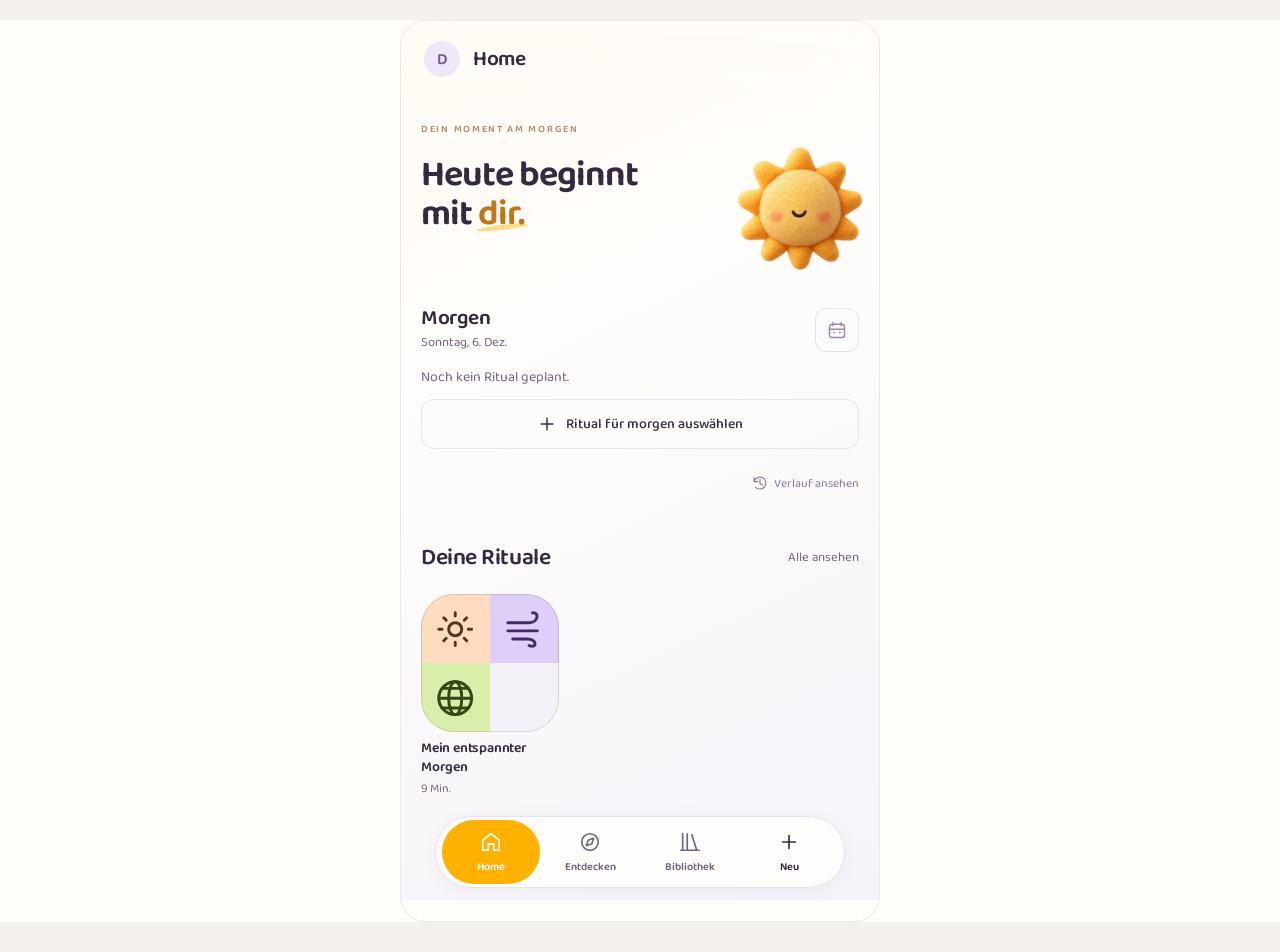
==== commit c87e163f: "Publish guided mornings, training sets and iPhone alarm demo" ====
--- a/index.html
+++ b/index.html
@@ -15,6 +15,7 @@
   <link rel="stylesheet" href="playlist.css">
   <link rel="stylesheet" href="ui-system.css">
   <link rel="stylesheet" href="buddy-motion.css">
+  <link rel="stylesheet" href="alarm.css">
   <script type="module" src="app.js"></script>
 </head>
 <body>
--- a/styles.css
+++ b/styles.css
@@ -16,6 +16,6 @@
 .description-section{margin-top:22px;border-bottom:1px solid var(--line);padding-bottom:22px}.description-section summary{display:flex;align-items:center;gap:8px;list-style:none;cursor:pointer;font-size:15px}.description-section summary::-webkit-details-marker{display:none}.description-section summary>svg{margin-left:auto;width:17px}.description-section[open] summary>svg{transform:rotate(180deg)}.optional{font-size:12px;color:var(--muted)}.description-section textarea{margin-top:14px;min-height:104px}.preview-description{margin-top:13px;font-size:14px;color:var(--muted)}.preview-description summary{cursor:pointer}.preview-description p{margin-top:8px;white-space:pre-wrap;overflow-wrap:anywhere}
 .step{margin-top:15px;scroll-margin-top:132px}.step:first-child{margin-top:13px}.step-head{gap:7px;padding:15px 0}.step-head>.icon-btn{width:27px;height:34px}.step-head>.icon-btn svg{width:17px}.step-expand{gap:9px}.step-title{font-size:18px}.step-number{min-width:27px;height:27px;background:#f0f0f3;color:#73737d}.step.open .step-number{background:var(--yellow);color:white}.step-summary{font-size:13px}.step-body{padding-top:7px}.instruction-editor{min-height:142px;background:#fafafa;border-color:#dedee4;border-radius:12px;font-size:16px;line-height:1.55}.instruction-editor::placeholder,textarea::placeholder{color:#9999a3}.instruction-editor:focus{background:#fff}.research-row{margin:4px 0 21px;padding:18px 0}.switch-copy{font-size:15px;gap:10px}.switch-copy svg{color:#74747d}.input-types{grid-template-columns:1fr 1fr;gap:8px;border:0;overflow:visible}.input-types button{flex-direction:row;justify-content:center;padding:12px;gap:8px;font-size:14px;border:1px solid var(--line)!important;border-radius:10px}.input-types button[aria-pressed=true]{background:#f6f6f8;color:#242428;border-color:#777783!important;box-shadow:none}.input-types svg{width:18px}.duration-row{margin-top:25px}.duration-value{font-size:23px}.duration-value small{font-size:14px}.range-labels{font-size:12px}.add-step{border-style:solid;border-color:var(--line);font-size:15px;margin-top:20px;border-radius:12px}.primary{color:#fff;font-size:17px;border-radius:12px;min-height:52px}.primary:hover:enabled{background:#f5a800}.primary:disabled{background:#e8e8ed;color:#9a9aa5}.secondary{min-height:52px;font-size:16px}.actions{margin-top:26px}.gate-hint{font-size:13px;margin-top:13px;line-height:1.5;color:#70707b}.gate-hint:empty{display:none}.draft-status:empty{display:none}.draft-status.form-error{font-size:14px}.switch{background:#dedee4}.switch:checked{background:var(--yellow)}
 .output-header{padding-bottom:24px;margin-bottom:28px}.output-header h1{font-size:30px}.output-header .small{font-size:14px}.output-options{gap:12px;margin-top:20px}.output-choice{display:block;border:1px solid #dedee4;border-radius:14px;padding:18px;background:#fff}.output-top{display:flex;align-items:center;gap:11px}.output-name{font-size:19px;flex:1}.output-top>svg{color:#62626c}.output-detail{display:block;margin-top:7px;font-size:14px;color:#676772;line-height:1.4;padding-left:31px}.radio{width:21px;height:21px;margin:0;display:grid;place-items:center;border-color:#d2d2db}.radio svg{width:14px;height:14px;stroke-width:2.5}.output-choice[aria-pressed=true]{background:#fff;border:2px solid var(--yellow);padding:17px}.output-choice[aria-pressed=true] .radio{border:0;background:var(--yellow);color:#fff}.output-choice:disabled{background:#f4f4f6;border:1px solid #e9e9ed;padding:18px;color:#9b9ba5}.output-choice:disabled .output-detail,.output-choice:disabled .output-top>svg{color:#9898a3}.output-choice:disabled .radio{border:1px solid #d9d9e1;background:transparent;color:#9b9ba5}.unavailable{font-size:11px;color:#898995}.output-blocker{display:flex;align-items:flex-start;gap:9px;margin-top:17px;font-size:14px;line-height:1.45;color:#646470;padding:2px 0}.output-blocker svg{width:18px;height:18px;margin-top:1px}.output-blocker.conflict{color:var(--error)}.toast{background:#f4f4f7;font-size:14px}.toast button{font-size:14px}.preview-frame{background:#fff;border-radius:16px;padding:20px 18px}.preview-title{font-size:27px}.preview-timer{margin-top:25px}.buddy-player{background:#f4f4f7;font-size:15px}.play{color:#fff}.badge{font-size:12px;background:#f3f3f6}.complete-note .secondary{margin-top:20px}.error{font-size:14px}.error button{font-size:14px}.success-mark{background:var(--yellow);color:#fff}.demo-pill{color:#72727d;background:#f5f5f7}.demo-settings{font-size:14px}.demo-explanation{font-size:15px;color:var(--muted)}
-.drag-handle{touch-action:none;cursor:grab;color:#9898a3;user-select:none}.drag-handle:active{cursor:grabbing}.sorting{user-select:none}.sorting .step{margin-top:8px;border:1px solid var(--line);border-radius:10px;padding:0 7px}.sorting .step-body{display:none}.sorting .step-summary{display:none}.drag-source{background:#f3f3f6!important;border:1px dashed #babac5!important}.drag-source .step-head{opacity:.22}.drag-ghost{position:fixed;z-index:80;pointer-events:none;padding:14px 17px;background:#fff;border:2px solid var(--yellow);border-radius:12px;box-shadow:0 10px 35px #28283222;white-space:nowrap;text-overflow:ellipsis;overflow:hidden;font-size:16px}
+.drag-handle{touch-action:none;cursor:grab;color:#9898a3;user-select:none}.drag-handle:active{cursor:grabbing}.sorting{user-select:none}.drag-ghost{position:fixed;z-index:80;pointer-events:none;padding:14px 17px;background:#fff;border:2px solid var(--yellow);border-radius:12px;box-shadow:0 10px 35px #28283222;white-space:nowrap;text-overflow:ellipsis;overflow:hidden;font-size:16px}
 @media(max-width:520px){.app{border:0;border-radius:0;box-shadow:none;padding-top:0}.fixed-nav{padding-top:env(safe-area-inset-top)}.steps-nav{margin-top:0}main{padding-top:26px}}
 @media(max-width:360px){.topbar{padding-left:16px;padding-right:16px}.steps-nav{margin-left:16px;margin-right:16px;gap:7px}.steps-nav button{font-size:13px}.step-head{gap:5px}.step-expand{gap:6px}.step-title{font-size:17px}.output-choice{padding:15px}.output-choice[aria-pressed=true]{padding:14px}.output-choice:disabled{padding:15px}.output-detail{padding-left:0}.optional{font-size:11px}.description-section summary{font-size:14px}.unavailable{font-size:10px}}
--- a/experience.css
+++ b/experience.css
@@ -24,3 +24,28 @@
 .hero-friend{width:157px;right:-8px;top:83px}
 .story-glow{width:100%;left:0}
 .ritual-start{position:sticky;bottom:0;z-index:8;background:#fffdfaf2;backdrop-filter:blur(14px);border-top:1px solid #eee7f1}
+.story-face.swipe-neighbor{pointer-events:none;will-change:transform}
+.buddy-preparing{display:flex;align-items:center;justify-content:center;gap:8px;min-height:24px;font-size:12px;color:var(--scene-ink)}
+.buddy-preparing[hidden]{display:flex;visibility:hidden}
+.thinking-dots{letter-spacing:3px;animation:buddy-thinking 1s ease-in-out infinite alternate}
+@keyframes buddy-thinking{from{opacity:.3;transform:translateY(1px)}to{opacity:1;transform:translateY(-2px)}}
+@media(prefers-reduced-motion:reduce){.thinking-dots{animation:none}}
+.guided-session{padding:20px;margin:0 0 22px;border:1px solid #ffffff80;border-radius:24px;background:#ffffff60;text-align:center;min-height:130px}
+.guide-set-label{font-size:13px;font-weight:600;opacity:.75;letter-spacing:.3px}
+.guide-counter{display:block;font-size:64px;line-height:1.15;font-variant-numeric:tabular-nums;margin:8px 0}
+.guide-counter:empty{display:none}
+.guided-session .guided-cue{margin:8px 0;font-size:16px}
+.guide-set-progress{display:flex;justify-content:center;gap:7px;margin-top:16px}
+.guide-set-progress:empty{display:none}
+.guide-set-progress i{width:24px;height:5px;border-radius:6px;background:color-mix(in srgb,currentColor 15%,transparent)}
+.guide-set-progress i.current{background:#ffb100}.guide-set-progress i.done{background:currentColor}
+#story-overlay .story-response.input-none{display:block;background:none;border:0;box-shadow:none;padding:0;margin:8px 0 0}
+#story-overlay .response-actions{gap:12px;flex-wrap:wrap}
+#story-overlay .story-continue{min-height:48px;padding:12px 18px;border:0;border-radius:18px;background:var(--scene-ink,#3e285b);color:#fff;opacity:1;font-size:14px;font-weight:600;display:flex;align-items:center;justify-content:center;gap:8px;margin-left:auto}
+#story-overlay .story-continue svg{width:18px;height:18px}
+#story-overlay .story-continue:disabled{opacity:.35}
+#story-overlay .input-none .response-actions{border:0;margin:0;padding:0}
+#story-overlay .input-none .story-continue{width:100%}
+#story-overlay .response-actions{height:auto;min-height:48px;flex:0 0 auto}
+#story-overlay .story-response{flex-basis:172px;height:172px}
+#story-overlay .story-response.input-none{height:56px;flex:0 0 56px}
--- a/playlist.css
+++ b/playlist.css
@@ -115,7 +115,7 @@
 .swipe-content{position:relative;background:var(--paper,#fffcf7);transform:translateX(var(--swipe-x,0px));transition:transform .18s ease;min-height:74px}
 .swipe-item.is-open .swipe-content{transform:translateX(var(--swipe-x,-72px))}
 .swipe-delete{position:absolute;inset:0 0 0 auto;width:72px;background:#f8dcd9;color:#8e3035;display:grid;place-items:center}
-.swipe-delete[aria-hidden=true]{visibility:hidden}.swipe-item[style] .swipe-delete{visibility:visible}
+.swipe-delete[aria-hidden=true]{visibility:hidden}.swipe-item[style*="--swipe-x"] .swipe-delete{visibility:visible}
 
 
 .swipe-content>.library-block{padding-right:0;margin:0;width:100%}
--- a/ui-system.css
+++ b/ui-system.css
@@ -58,9 +58,9 @@
 #appearance-dialog .look-preview>.visual-symbol{width:56px;height:56px;flex:none}
 #appearance-dialog>.primary{margin-top:20px}
 /* Keep the date cells mounted; animate the viewport, never each cell's dimensions. */
-.calendar-window{height:56px;overflow:clip;overflow-anchor:none;transition:height .42s cubic-bezier(.22,1,.36,1)}
-.calendar-window.expanded{height:376px}
-.calendar-window .month-grid,.calendar-window .month-grid.expanded,.calendar-window .month-grid.compact{display:grid;grid-template-columns:repeat(7,minmax(0,1fr));grid-auto-rows:56px;gap:8px 4px;animation:none;padding:0;margin:0;transform:translateY(calc(var(--selected-week) * -64px));transition:transform .42s cubic-bezier(.22,1,.36,1);overflow:visible}
+.calendar-window{--calendar-height:56px;height:var(--calendar-height);overflow:hidden;overflow-anchor:none;transition:height .32s cubic-bezier(.22,1,.36,1)}
+.calendar-window.expanded{--calendar-height:376px;height:var(--calendar-height)}
+.calendar-window .month-grid,.calendar-window .month-grid.expanded,.calendar-window .month-grid.compact{display:grid;grid-template-columns:repeat(7,minmax(0,1fr));grid-auto-rows:56px;gap:8px 4px;animation:none;padding:0;margin:0;transform:none;transition:none;overflow:visible}
 .calendar-window.expanded .month-grid{transform:translateY(0)}
 .calendar-window .month-day,.calendar-window .month-grid.compact .month-day{height:56px;min-height:56px;box-sizing:border-box;transition:background-color .16s ease,border-color .16s ease;animation:none}
 .calendar-weekdays{gap:4px}
@@ -138,7 +138,10 @@
 .ritual-remove{position:absolute;z-index:2;top:-9px;left:-9px;width:30px;height:30px;display:grid;place-items:center;padding:0;border:2px solid var(--surface-page);border-radius:50%;color:var(--text-primary);background:var(--border-subtle)}
 .ritual-remove::before{content:'';position:absolute;inset:-7px}.ritual-remove svg{width:16px;height:16px}
 .playlist-open{-webkit-touch-callout:none;user-select:none}.playlist-open img{pointer-events:none}
-.playlist-card.is-managing{animation:manage-arrive .18s ease-out}@keyframes manage-arrive{from{transform:scale(.98)}to{transform:none}}
+.playlist-card.is-managing .playlist-open{animation:ritual-wiggle .15s ease-in-out infinite alternate;transform-origin:50% 32%}
+.playlist-card.is-managing:nth-child(2n) .playlist-open{animation-delay:-.09s;animation-direction:alternate-reverse}
+.playlist-card.is-managing:nth-child(3n) .playlist-open{animation-duration:.17s;animation-delay:-.04s}
+@keyframes ritual-wiggle{from{transform:translate(-.35px,.3px) rotate(-1.5deg)}to{transform:translate(.35px,-.3px) rotate(1.5deg)}}
 /* Real scroll positions with native momentum and snap, shared by both planning modes. */
 .time-wheel{position:relative;display:flex;align-items:center;justify-content:center;width:100%;height:220px;margin:4px 0 12px;isolation:isolate;font-variant-numeric:tabular-nums;gap:6px}
 .time-wheel-highlight{position:absolute;inset:88px 8px;border-radius:14px;background:var(--surface-input);z-index:-1;pointer-events:none}
@@ -156,8 +159,8 @@
 #product-modal .schedule-date input{margin:0;height:48px;min-height:48px;padding:8px 12px}
 #product-modal :is(#alarm-form,#date-plan-form) .tone-setting{margin:0 0 18px;padding:14px 0;min-height:58px}
 #product-modal :is(#alarm-form,#date-plan-form)>.primary{margin-top:12px}
-.calendar-window{overflow:hidden}.calendar-track{position:relative;width:100%;height:100%;will-change:transform}
-.calendar-page{position:relative;width:100%;height:100%;overflow:hidden}.calendar-preview{position:absolute;top:0;pointer-events:none}
+.calendar-window{overflow:hidden}.calendar-track{position:relative;width:100%;height:var(--calendar-height)}
+.calendar-page{position:relative;width:100%;height:var(--calendar-height);overflow:visible}.calendar-preview{position:absolute;top:0;pointer-events:none}
 .calendar-preview .month-grid{transition:none!important}
 .swipe-item,.day-agenda .swipe-item{--swipe-distance:80px;border-radius:16px;background:var(--surface-page);border:0}
 .swipe-item.is-open .swipe-content{transform:translateX(var(--swipe-x,-80px))}
@@ -165,4 +168,105 @@
 .tomorrow-plan .swipe-content>.next-ritual{padding:14px 16px 14px 0;box-sizing:border-box}
 .tomorrow-plan .swipe-item{margin:4px 0 12px}.day-agenda .swipe-item{margin-bottom:12px}
 .swipe-content>.library-block{padding-right:16px}
-@media(prefers-reduced-motion:reduce){.playlist-card.is-managing{animation:none}}
+@media(prefers-reduced-motion:reduce){.playlist-card.is-managing .playlist-open{animation:none}}
+
+/* One touch surface and focus policy for every shared sheet. */
+html{background:var(--surface-page);scroll-padding-bottom:calc(100px + env(safe-area-inset-bottom))}
+html:has(dialog[open]),body:has(dialog[open]){overflow:hidden;overscroll-behavior:none}
+html dialog.bottom-sheet,html #appearance-dialog.bottom-sheet,html #product-modal.bottom-sheet,html #demo-dialog.bottom-sheet{animation:none;bottom:var(--keyboard-bottom,0px);max-height:calc(var(--sheet-height,100dvh) - 12px);padding-top:12px;overflow-anchor:none}
+dialog.bottom-sheet::before{display:none}
+dialog.bottom-sheet>.sheet-grip,#appearance-dialog .sheet-grip{height:24px;width:100%;display:grid;place-items:center;touch-action:none;cursor:grab;margin:0 0 8px}
+dialog.bottom-sheet>.sheet-grip::after{content:'';width:36px;height:4px;border-radius:4px;background:var(--border-subtle)}
+html dialog.bottom-sheet .dialog-head,html #appearance-dialog .dialog-head{touch-action:none;cursor:grab}
+dialog[data-dragging] .sheet-grip,dialog[data-dragging] .dialog-head{cursor:grabbing}
+dialog :is(h1,h2)[tabindex="-1"]:focus{outline:none}
+dialog .dialog-head .icon-btn,dialog .sheet-close,.buddy-sheet-head .icon-btn{border:0;background:transparent;box-shadow:none;min-width:44px;min-height:44px;display:grid;place-items:center;flex-shrink:0}
+dialog::backdrop{opacity:var(--sheet-shade,1)}
+html .search-box input{font-size:16px}
+html .bottom-nav svg,html .bottom-nav button[aria-current] svg{width:22px;height:22px;stroke-width:1.8}
+html .bottom-nav button,html .bottom-nav button[aria-current]{font-weight:600}
+html .bottom-nav .nav-icon,html .bottom-nav button:active .nav-icon{transform:none}
+html .product-content{padding-bottom:calc(112px + env(safe-area-inset-bottom))}
+html .swipe-content,html[data-theme=dark] .swipe-content{background:var(--surface-page);transition:none}
+html .swipe-item{border-radius:0;background:transparent}
+html .swipe-delete{border-radius:14px}
+.sorting .step{transition:transform .16s ease;will-change:transform}
+.sorting .drag-source{opacity:0}
+.drag-ghost.lifted-row{position:fixed;z-index:100;box-sizing:border-box;margin:0;padding:0;background:var(--surface-page);color:var(--text-primary);border:0;border-radius:14px;white-space:normal;box-shadow:0 12px 32px #0002;overflow:hidden;transform:none}
+.drag-ghost.ritual-track{display:block;min-height:80px;padding:0}
+.drag-ghost.ritual-track .drag-handle{display:grid;min-width:28px;color:var(--text-secondary);opacity:.65}
+.drag-ghost.lifted-row .step-head{opacity:1}
+@media(prefers-reduced-motion:reduce){.sorting .step{transition:none}}
+
+/* Shared touch controls: identical metrics regardless of their parent screen. */
+html .discover-toolbar .tag-filter{display:inline-flex;align-items:center;justify-content:center;gap:6px;flex:none;margin:0;padding:8px 0 8px 8px;min-height:44px;font-family:inherit;font-size:12px;font-weight:400;line-height:1.2;color:var(--text-secondary);white-space:nowrap}
+html .discover-toolbar .tag-filter svg{width:16px;height:16px;flex:0 0 16px;stroke-width:1.8}
+html :is(button,.playlist-grid,.discover-toolbar,.library-toolbar,.drag-ghost,.time-wheel,.sheet-grip){-webkit-user-select:none;user-select:none;-webkit-touch-callout:none}
+html :is(input,textarea,[contenteditable=true]){-webkit-user-select:text;user-select:text}
+html dialog.bottom-sheet{box-sizing:border-box;overflow-x:hidden;overscroll-behavior:none;touch-action:pan-y;max-width:100%;min-width:0}
+html dialog.bottom-sheet :is(form,fieldset,.dialog-head){min-width:0;max-width:100%}
+body .fixed-nav{top:var(--page-lock-top,0px)}
+html dialog :is(input:not([type=checkbox]):not([type=radio]),textarea,select){font-size:16px;min-width:0;max-width:100%;box-sizing:border-box}
+.schedule-date-control{position:relative;display:flex;align-items:center;gap:10px;width:100%;min-height:48px;padding:10px 12px;border:1px solid var(--border-subtle);border-radius:14px;background:var(--surface-input);color:var(--text-primary);font-size:16px;line-height:24px}
+.schedule-date-control>svg{width:20px;height:20px;flex:none}.schedule-date-control>svg:last-of-type{width:16px;height:16px;margin-left:auto}
+.schedule-date-control:focus-within{outline:2px solid #ffb100;outline-offset:2px}
+html #product-modal .schedule-date-control input{position:absolute;inset:0;width:100%;height:100%;min-width:0;max-width:100%;opacity:0;margin:0;padding:0;border:0;cursor:pointer}
+html .ritual-track-list .ritual-track,html .drag-ghost.ritual-track{display:block;padding:0;border-radius:14px;border:0!important;min-height:0}
+.ritual-track-content{display:flex;align-items:center;gap:8px;min-height:84px;padding:14px 12px;box-sizing:border-box;width:100%;border-bottom:1px solid var(--border-subtle)}
+html .ritual-track .drag-handle{margin:0;min-width:24px;width:24px;flex:0 0 24px;padding:4px}
+.ritual-track .track-duration{padding-left:4px}.ritual-track .track-open{gap:10px}
+html .drag-ghost.ritual-track{border:0!important;overflow:hidden;background:var(--surface-page)}
+.drag-ghost .swipe-delete{display:none}.drag-ghost .swipe-content{transform:none!important}
+html .drag-ghost .ritual-track-content{height:100%;border:0}
+
+/* Selection with a separate preview uses the same layout in both sheets. */
+html :is(#profile-sheet,#product-modal) .choice-preview-row{display:flex;align-items:center;gap:8px;padding:8px 0;border:0;border-bottom:1px solid var(--border-subtle);background:transparent}
+html :is(#profile-sheet,#product-modal) .choice-preview-row>button:first-child{display:flex;align-items:center;gap:8px;flex:1;min-width:0;min-height:60px;padding:6px 0;text-align:left;color:var(--text-primary)}
+.choice-preview-row .choice-copy{flex:1;min-width:0}.choice-preview-row .choice-copy b{display:block;font-size:17px;font-weight:600;line-height:1.35}
+.choice-preview-row .choice-art{display:grid;place-items:center;width:48px;height:48px;flex:0 0 48px;background:var(--surface-input);color:var(--text-secondary);border-radius:14px}.choice-art>svg{width:22px;height:22px}
+.choice-preview-row .selection-circle{flex:0 0 22px}
+html :is(#profile-sheet,#product-modal) .choice-preview-row>.round-button{width:36px;min-width:36px;height:44px;padding:9px;background:transparent;color:var(--text-secondary)}
+html :is(#profile-sheet,#product-modal) .choice-preview-row>.round-button[aria-pressed=true]{color:var(--text-primary)}
+.choice-preview-row>.round-button>svg{width:18px;height:18px}
+/* The third, empty count row is now part of the ritual artwork. */
+html .calendar-window .month-grid .month-day{grid-template-rows:20px 30px;gap:2px;padding:1px 0}
+html .calendar-status{width:30px;height:30px}
+html .calendar-status .calendar-symbol,html .calendar-symbol .visual-symbol{width:30px;height:30px}
+html .calendar-status>svg{width:24px;height:24px}
+/* Solid form surfaces share rounded edges, including the sticky action panel. */
+html #app .actions{border-radius:20px;padding:12px 12px max(12px,env(safe-area-inset-bottom));background:var(--surface-page)}
+html :is(.field-input,select.field-input){border-radius:14px}
+html #appearance-dialog .look-preview{border-radius:18px}
+html .welcome-friend{padding:0;border:0;border-radius:50%;background:transparent;cursor:pointer;touch-action:manipulation}
+.welcome-friend:focus-visible{outline:2px solid var(--brand);outline-offset:4px}
+
+/* One square cover and one navigation geometry across browse and editor. */
+html .small-cover.item-cover{width:56px;height:56px;min-width:56px;min-height:56px;flex:0 0 56px;aspect-ratio:1}
+html .item-cover{position:relative;overflow:visible;isolation:isolate}
+html .item-cover>.visual-symbol{width:100%;height:100%;aspect-ratio:1;overflow:hidden;border-radius:inherit}
+html .item-cover .team-badge{position:absolute;z-index:3;right:-3px;bottom:-3px;display:grid;place-items:center;width:24px;height:24px;border:3px solid var(--surface-page);border-radius:50%;background:#ffb100;opacity:1;color:#fff;box-sizing:content-box;pointer-events:none;isolation:isolate}
+.team-badge svg{width:16px;height:16px;stroke-width:1.8}
+.playlist-card .team-badge,.detail-hero .team-badge,.ritual-hero .team-badge{width:26px;height:26px}
+html .bottom-nav{display:grid;grid-template-columns:repeat(4,minmax(0,1fr));gap:2px;box-sizing:border-box}
+html .bottom-nav button{min-width:0;width:auto;padding:8px 2px;font-size:11px}
+html .bottom-nav .nav-create{color:var(--text-primary);background:transparent}
+html #app>main{padding-bottom:130px}
+html #app .actions{bottom:100px}
+#profile-sheet .history-sheet-content{min-width:0;padding-bottom:24px}
+#profile-sheet .history-card{color:var(--text-primary);background:var(--surface-raised);border-color:var(--border-subtle)}
+#profile-sheet .history-answer{color:var(--text-primary);background:var(--surface-raised);border-color:var(--border-subtle);padding:12px}
+#profile-sheet .history-answer summary{display:flex;align-items:center;gap:8px;min-width:0}
+#profile-sheet .history-answer summary>span{min-width:0;flex:1}
+#profile-sheet .history-answer summary b{overflow-wrap:anywhere}
+#profile-sheet .history-answer summary>small{max-width:80px;font-size:11px}
+#profile-sheet .history-answer summary>svg{width:16px;flex:none}
+#profile-sheet .history-detail-heading{display:flex;gap:14px;align-items:center;margin:20px 0}
+#profile-sheet .history-detail-heading h1{font-size:22px;overflow-wrap:anywhere}
+#profile-sheet .history-manage{display:flex;flex-wrap:wrap;gap:12px}
+#profile-sheet audio{max-width:100%}
+@media(max-width:360px){html .bottom-nav button{font-size:10px}}
+
+.ai-challenge{position:fixed;z-index:10000;left:50%;top:50%;transform:translate(-50%,-50%);max-width:100vw;background:var(--surface-page);border-radius:16px}
+.research-sources{display:grid;gap:10px;margin-top:20px}.speech-error{padding:12px;border:1px solid var(--border-subtle);border-radius:16px;margin-bottom:16px}.speech-error .story-pill{margin:4px}
+
+.guidance-editor{margin:20px 0;padding:16px;border:1px solid var(--line,#e5deec);border-radius:18px}.guidance-editor summary{cursor:pointer;margin-bottom:12px}.guidance-editor .field-input,.research-location-form .field-input{width:100%;min-width:0;border-radius:14px}.guide-numbers{display:grid;grid-template-columns:repeat(2,minmax(0,1fr));gap:12px}.guide-numbers label{font-size:12px}.guide-numbers input{width:100%;min-width:0}.guided-cue{font-size:18px;font-weight:600;line-height:1.45}.profile-settings>.field-input{width:100%;margin-bottom:12px}.profile-settings>[data-save-research],.profile-settings>[data-profile-location]{width:100%;margin:10px 0 18px}.research-location-form .story-pill{margin:8px 4px 8px 0}
--- a/buddy-motion.css
+++ b/buddy-motion.css
@@ -36,7 +36,10 @@
 @keyframes felt-mouth-small{0%,30%,64%,83%,100%{opacity:1}7%,26%,43%,72%,79%{opacity:0}}
 @keyframes felt-mouth-wide{0%,26%,64%,79%,83%,100%{opacity:0}7%,43%{opacity:1}}
 @keyframes felt-mouth-round{0%,7%,26%,30%,43%,79%,83%,100%{opacity:0}72%{opacity:1}}
+html .buddy-character.buddy-bitmap[data-reacting=true] .buddy-body{animation:buddy-greeting .8s cubic-bezier(.25,.65,.35,1) both}
+@keyframes buddy-greeting{0%,100%{transform:translateY(0) rotate(0) scale(1)}15%{transform:translateY(2px) rotate(-4deg) scale(1.045,.96)}42%{transform:translateY(-10px) rotate(5deg) scale(.97,1.04)}65%{transform:translateY(0) rotate(-3deg) scale(1.025,.98)}82%{transform:translateY(-3px) rotate(1deg) scale(1)}}
 @media(prefers-reduced-motion:reduce){
+ .buddy-bitmap[data-reacting=true]{filter:drop-shadow(0 0 8px #ffb10088)}
  .buddy-bitmap .buddy-body,.buddy-bitmap .felt-eye-pair,.buddy-bitmap .felt-face-frame{animation:none!important}
  .buddy-bitmap .felt-eye-pair{transform:none}
  .buddy-bitmap .felt-eye>.felt-face-frame,.buddy-bitmap .felt-mouth>.felt-face-frame{opacity:0!important}
--- a/alarm.css
+++ b/alarm.css
@@ -0,0 +1,32 @@
+/* A visibly labelled, in-app iPhone alarm simulation; never an OS alarm. */
+body.alarm-open{overflow:hidden!important;background:#080b13}
+#alarm-overlay{position:fixed;inset:0;z-index:200;display:flex;align-items:center;justify-content:center;background:#080b13;overflow:hidden;overscroll-behavior:none}
+#alarm-overlay[hidden]{display:none}
+#alarm-overlay .alarm-phone{position:relative;isolation:isolate;width:min(100%,480px);height:100dvh;max-height:960px;overflow:hidden;display:flex;flex-direction:column;align-items:center;padding:calc(16px + env(safe-area-inset-top)) 26px calc(30px + env(safe-area-inset-bottom));box-sizing:border-box;background:radial-gradient(ellipse at 15% 25%,#203c5b 0,transparent 60%),radial-gradient(ellipse at 95% 100%,#303c55 0,transparent 55%),#080b13;color:#fff;font-family:-apple-system,BlinkMacSystemFont,'Segoe UI',sans-serif;touch-action:pan-y;transition:opacity .3s,transform .3s}
+#alarm-overlay button{font-family:inherit;color:inherit;box-shadow:none;border:0;outline-offset:4px;-webkit-tap-highlight-color:transparent}
+#alarm-overlay .alarm-status{position:static;width:100%;display:flex;align-items:center;justify-content:space-between;color:#fffd;font-size:12px;letter-spacing:.4px;flex-shrink:0;padding:0;margin:0;background:none}
+#alarm-overlay .alarm-status button{width:40px;height:40px;display:grid;place-items:center;border-radius:50%;background:#ffffff18}
+#alarm-overlay .alarm-status svg{width:21px;height:21px}
+.alarm-lock{margin:22px 0 12px;height:28px}.alarm-lock svg{width:24px;height:24px}
+.alarm-date{margin:0 0 2px;font-size:20px;font-weight:500;letter-spacing:-.4px;text-align:center}
+.alarm-clock{display:flex;align-items:baseline;justify-content:center;gap:7px;white-space:nowrap;line-height:1.08;font-size:clamp(76px,23vw,112px);font-weight:300;letter-spacing:-5px;font-variant-numeric:tabular-nums}
+.alarm-clock small{font-size:20px;letter-spacing:0;font-weight:500}
+.alarm-label{margin:auto 0;text-align:center;padding:20px 0;max-width:100%}
+.alarm-label>span{display:flex;align-items:center;justify-content:center;gap:7px;font-size:19px;font-weight:500}.alarm-label svg{width:21px;height:21px}
+.alarm-label h1{font-size:28px;line-height:1.25;font-weight:500;letter-spacing:-.5px;margin:12px 0 0;overflow-wrap:anywhere}
+.alarm-controls{width:min(100%,340px);display:grid;gap:18px;padding-bottom:42px;flex-shrink:0}
+#alarm-overlay .alarm-snooze{height:76px;border-radius:42px;background:#ff9f0a;color:#121212;font-size:26px;font-weight:600}
+.alarm-stop-track{position:relative;height:68px;display:grid;place-items:center;background:#ffffff1c;border-radius:40px}
+.alarm-stop-label{font-size:17px;color:#ffffffbd;padding-left:43px;pointer-events:none}
+#alarm-overlay .alarm-stop-thumb{position:absolute;left:4px;top:4px;width:60px;height:60px;border-radius:50%;background:#626774;display:grid;place-items:center;touch-action:none;transition:transform .22s cubic-bezier(.2,.8,.2,1);will-change:transform}
+#alarm-overlay .alarm-stop-thumb.dragging{transition:none}.alarm-stop-thumb svg{width:28px;height:28px}
+.alarm-home-indicator{position:absolute;bottom:calc(8px + env(safe-area-inset-bottom));left:50%;transform:translateX(-50%);width:128px;height:5px;border-radius:4px;background:#ffffffe6}
+#alarm-overlay .alarm-notification{width:100%;margin:auto 0 16px;display:flex;align-items:center;gap:12px;text-align:left;padding:18px 14px;border-radius:24px;background:#ffffff26;backdrop-filter:blur(20px)}
+.alarm-app-icon{display:grid;place-items:center;width:42px;height:42px;flex-shrink:0;border-radius:12px;background:#ffb100;color:#fff}.alarm-app-icon svg{width:28px;height:28px}
+.alarm-notification>span:nth-child(2){display:grid;gap:5px;min-width:0}.alarm-notification small{font-size:10px;font-weight:600;letter-spacing:.6px;opacity:.7}.alarm-notification b{font-size:17px}.alarm-notification span span{font-size:13px;overflow-wrap:anywhere}.alarm-notification>svg{width:20px;flex-shrink:0;margin-left:auto}
+#alarm-overlay .alarm-unlock{margin:auto 0 40px;display:flex;align-items:center;gap:8px;justify-content:center;background:none;font-size:13px;min-height:44px}.alarm-unlock svg{width:18px}
+.alarm-pending,.alarm-snoozed{margin:auto;text-align:center}.alarm-pending>svg,.alarm-snoozed>svg{width:30px;height:30px;margin-bottom:12px}.alarm-pending p{font-size:20px}.alarm-pending small{display:block;opacity:.6;font-size:13px;margin-top:12px}.alarm-snoozed h1{font-size:28px;font-weight:500}.alarm-snoozed p{font-size:16px;line-height:1.5;margin:14px 0 24px}
+#alarm-overlay .alarm-snoozed button{display:block;min-height:48px;width:100%;margin:12px 0;border-radius:28px;background:#ffffff20;font-size:16px}
+#alarm-overlay .alarm-phone.unlocking{transform:translateY(-100%);opacity:0}
+@media(max-height:690px){.alarm-lock{margin-top:8px}.alarm-date{font-size:17px}.alarm-clock{font-size:82px}.alarm-controls{gap:12px;padding-bottom:30px}#alarm-overlay .alarm-snooze{height:64px;font-size:24px}.alarm-label h1{font-size:23px}.alarm-label{padding:12px 0}}
+@media(prefers-reduced-motion:reduce){#alarm-overlay .alarm-phone,#alarm-overlay .alarm-stop-thumb{transition:none}}
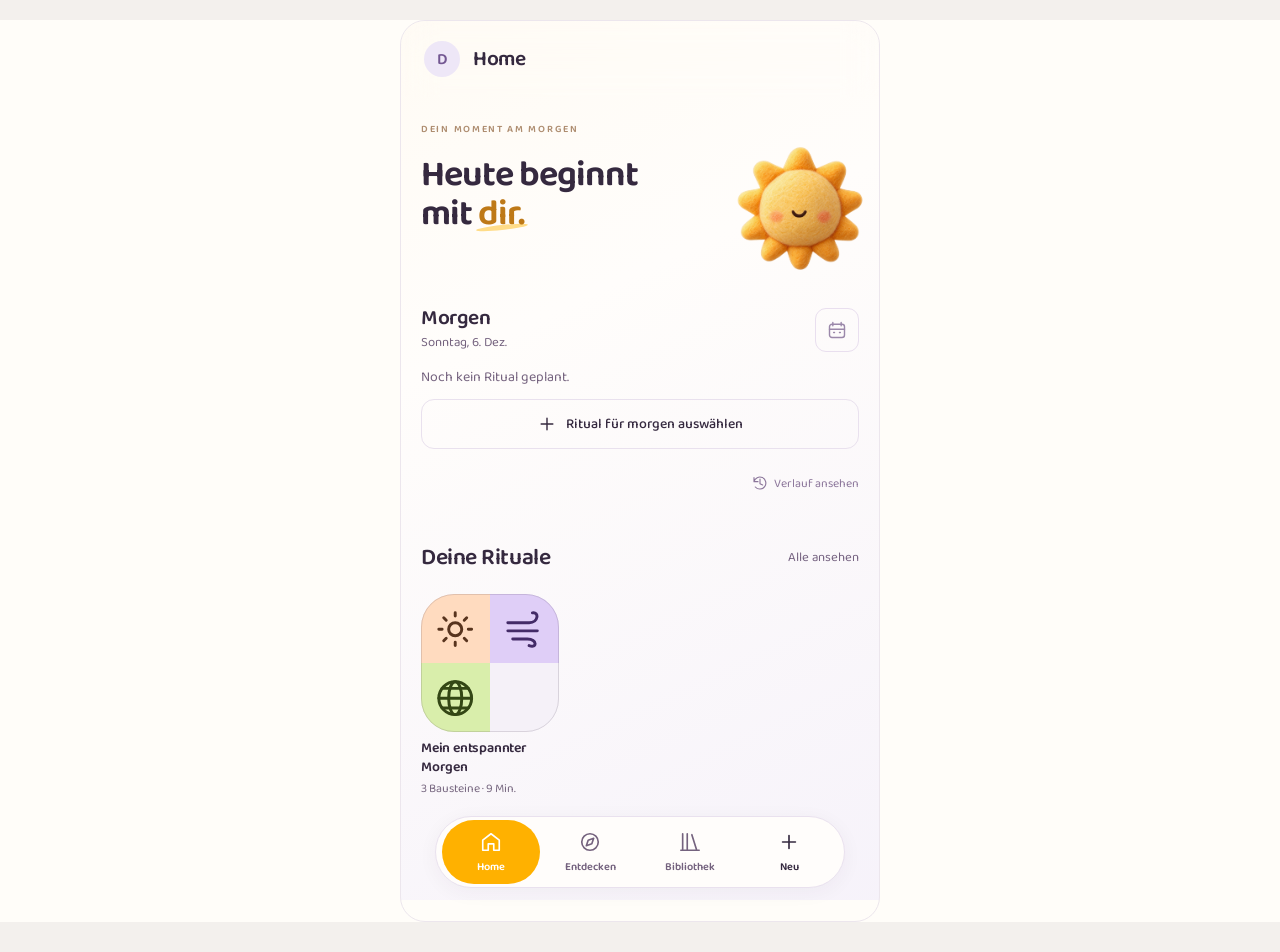
==== commit 325ead81: "Publish cube player, timed steps and clearer scheduling" ====
--- a/index.html
+++ b/index.html
@@ -4,6 +4,8 @@
   <meta charset="utf-8">
   <meta name="viewport" content="width=device-width, initial-scale=1, viewport-fit=cover">
   <meta name="theme-color" content="#fffcf7">
+  <meta name="apple-mobile-web-app-capable" content="yes">
+  <meta name="apple-mobile-web-app-status-bar-style" content="black-translucent">
   <title>Wakeup Buddy · Dein Morgen</title>
   <link rel="icon" href="assets/logo.webp">
   <link rel="stylesheet" href="styles.css">
--- a/experience.css
+++ b/experience.css
@@ -30,6 +30,19 @@
 .thinking-dots{letter-spacing:3px;animation:buddy-thinking 1s ease-in-out infinite alternate}
 @keyframes buddy-thinking{from{opacity:.3;transform:translateY(1px)}to{opacity:1;transform:translateY(-2px)}}
 @media(prefers-reduced-motion:reduce){.thinking-dots{animation:none}}
+#story-overlay .story-face{backface-visibility:hidden;transform-origin:50% 50%;will-change:transform}
+#story-overlay .story-response.input-none{display:none!important}
+#story-overlay .story-clock[hidden]{display:none}
+#story-overlay .story-content{position:relative}
+#story-overlay .buddy-preparing{position:absolute;z-index:3;right:12%;top:35px;min-height:0;display:grid;width:68px;height:44px;border-radius:50%;background:#fff;box-shadow:0 3px 14px #352a4810;pointer-events:none}
+#story-overlay .buddy-preparing[hidden]{visibility:hidden}
+#story-overlay .buddy-preparing:before,#story-overlay .buddy-preparing:after{content:'';position:absolute;background:#fff;border-radius:50%;width:11px;height:11px;bottom:-10px;left:9px}
+#story-overlay .buddy-preparing:after{width:6px;height:6px;bottom:-18px;left:2px}
+#story-overlay .thinking-dots{display:flex;gap:5px;animation:none}
+#story-overlay .thinking-dots i{width:6px;height:6px;border-radius:50%;background:#806590;animation:thought-dot 1.2s ease-in-out infinite}
+#story-overlay .thinking-dots i:nth-child(2){animation-delay:.16s}#story-overlay .thinking-dots i:nth-child(3){animation-delay:.32s}
+@keyframes thought-dot{0%,70%,100%{opacity:.3;transform:translateY(0)}35%{opacity:1;transform:translateY(-3px)}}
+@media(prefers-reduced-motion:reduce){#story-overlay .thinking-dots i{animation:none}}
 .guided-session{padding:20px;margin:0 0 22px;border:1px solid #ffffff80;border-radius:24px;background:#ffffff60;text-align:center;min-height:130px}
 .guide-set-label{font-size:13px;font-weight:600;opacity:.75;letter-spacing:.3px}
 .guide-counter{display:block;font-size:64px;line-height:1.15;font-variant-numeric:tabular-nums;margin:8px 0}
--- a/ui-system.css
+++ b/ui-system.css
@@ -268,5 +268,8 @@
 
 .ai-challenge{position:fixed;z-index:10000;left:50%;top:50%;transform:translate(-50%,-50%);max-width:100vw;background:var(--surface-page);border-radius:16px}
 .research-sources{display:grid;gap:10px;margin-top:20px}.speech-error{padding:12px;border:1px solid var(--border-subtle);border-radius:16px;margin-bottom:16px}.speech-error .story-pill{margin:4px}
+.plan-choice-anchor{position:relative;z-index:5}.plan-dropdown{position:absolute;inset:100% 0 auto;max-height:min(260px,34dvh);overflow-y:auto;overscroll-behavior:contain;background:var(--surface-raised);border:1px solid var(--border-subtle);border-radius:18px;box-shadow:0 12px 28px #26163724;padding:6px}
+.plan-dropdown .library-block{width:100%;border:0;border-radius:12px;padding:10px;gap:12px;text-align:left}.plan-dropdown .library-block[aria-selected=true]{background:var(--surface-muted,#f4eef8)}.plan-dropdown .library-block>span{min-width:0}.plan-dropdown b{overflow-wrap:anywhere}.plan-dropdown small{font-size:12px}
+.playlist-copy>span{white-space:normal;font-size:12px;line-height:1.5}.read-step-details summary>span{font-size:11px;white-space:normal;max-width:125px;text-align:right}
 
 .guidance-editor{margin:20px 0;padding:16px;border:1px solid var(--line,#e5deec);border-radius:18px}.guidance-editor summary{cursor:pointer;margin-bottom:12px}.guidance-editor .field-input,.research-location-form .field-input{width:100%;min-width:0;border-radius:14px}.guide-numbers{display:grid;grid-template-columns:repeat(2,minmax(0,1fr));gap:12px}.guide-numbers label{font-size:12px}.guide-numbers input{width:100%;min-width:0}.guided-cue{font-size:18px;font-weight:600;line-height:1.45}.profile-settings>.field-input{width:100%;margin-bottom:12px}.profile-settings>[data-save-research],.profile-settings>[data-profile-location]{width:100%;margin:10px 0 18px}.research-location-form .story-pill{margin:8px 4px 8px 0}
